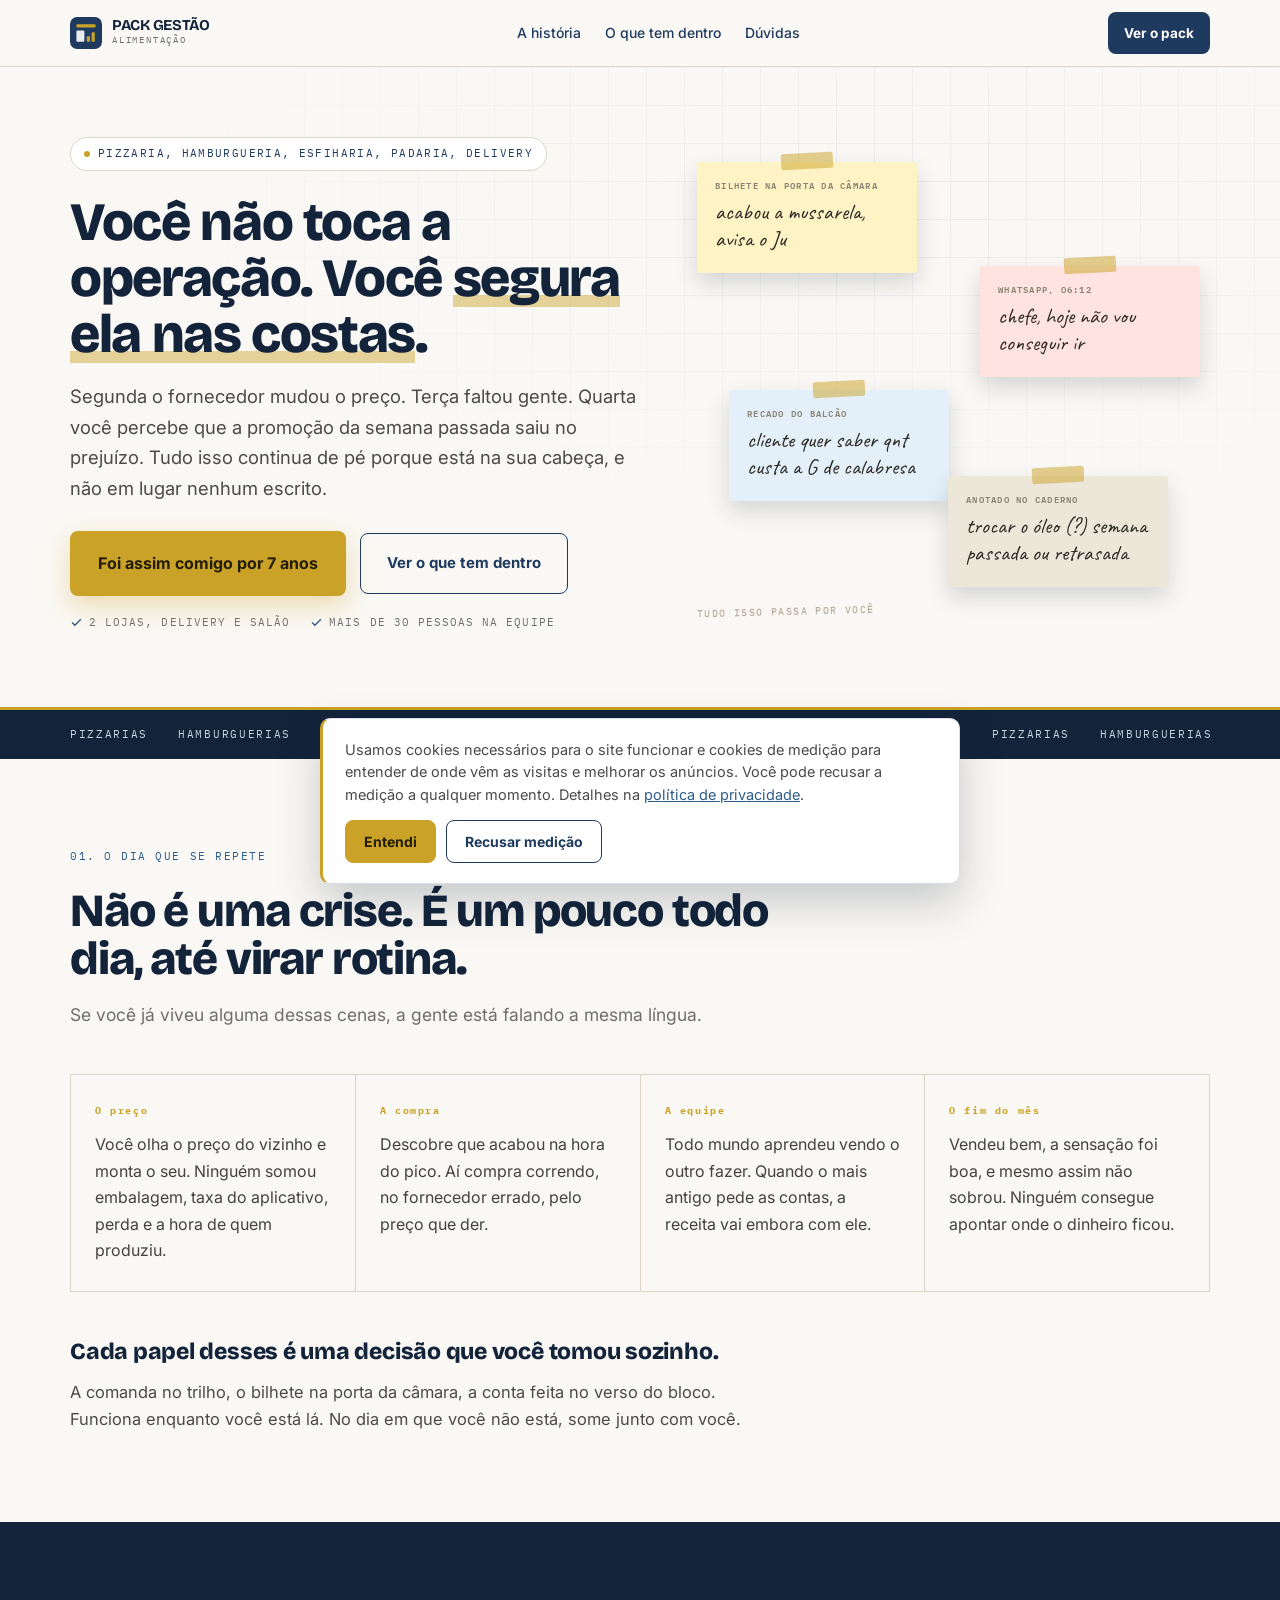
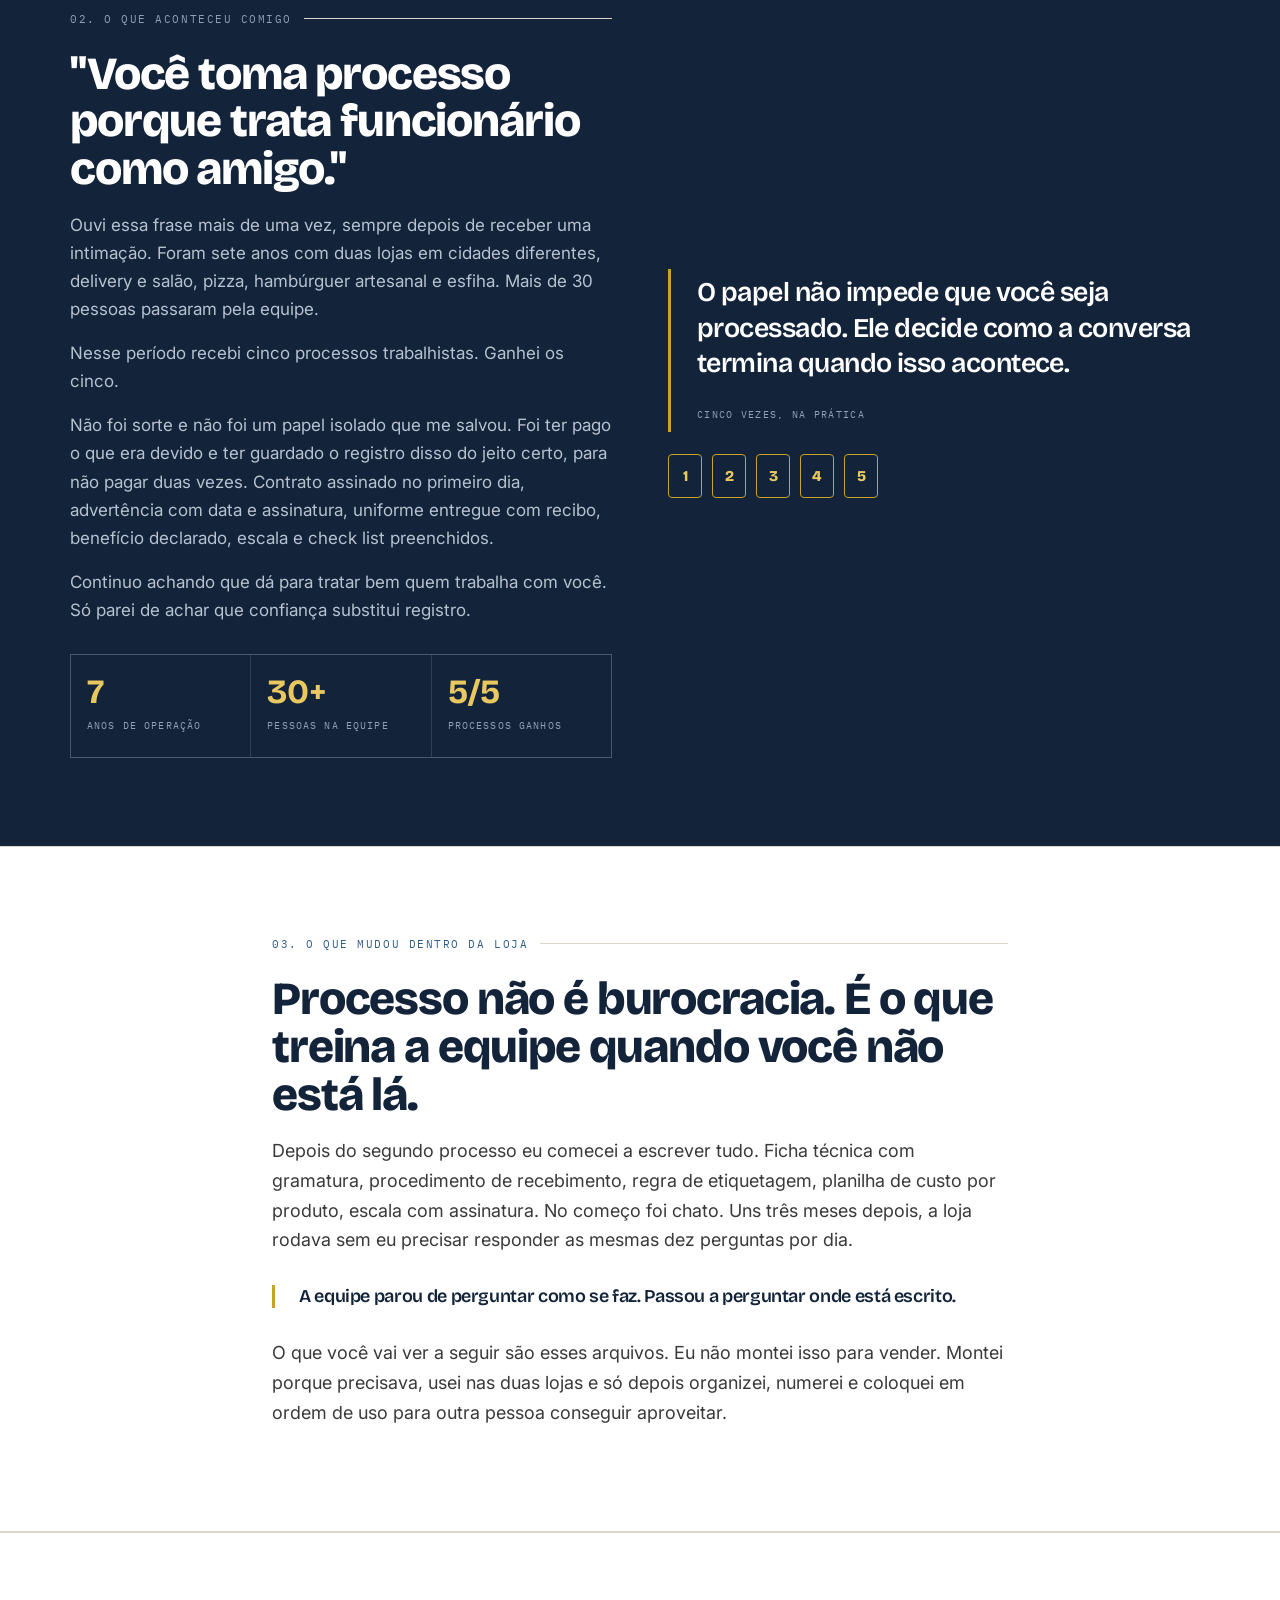
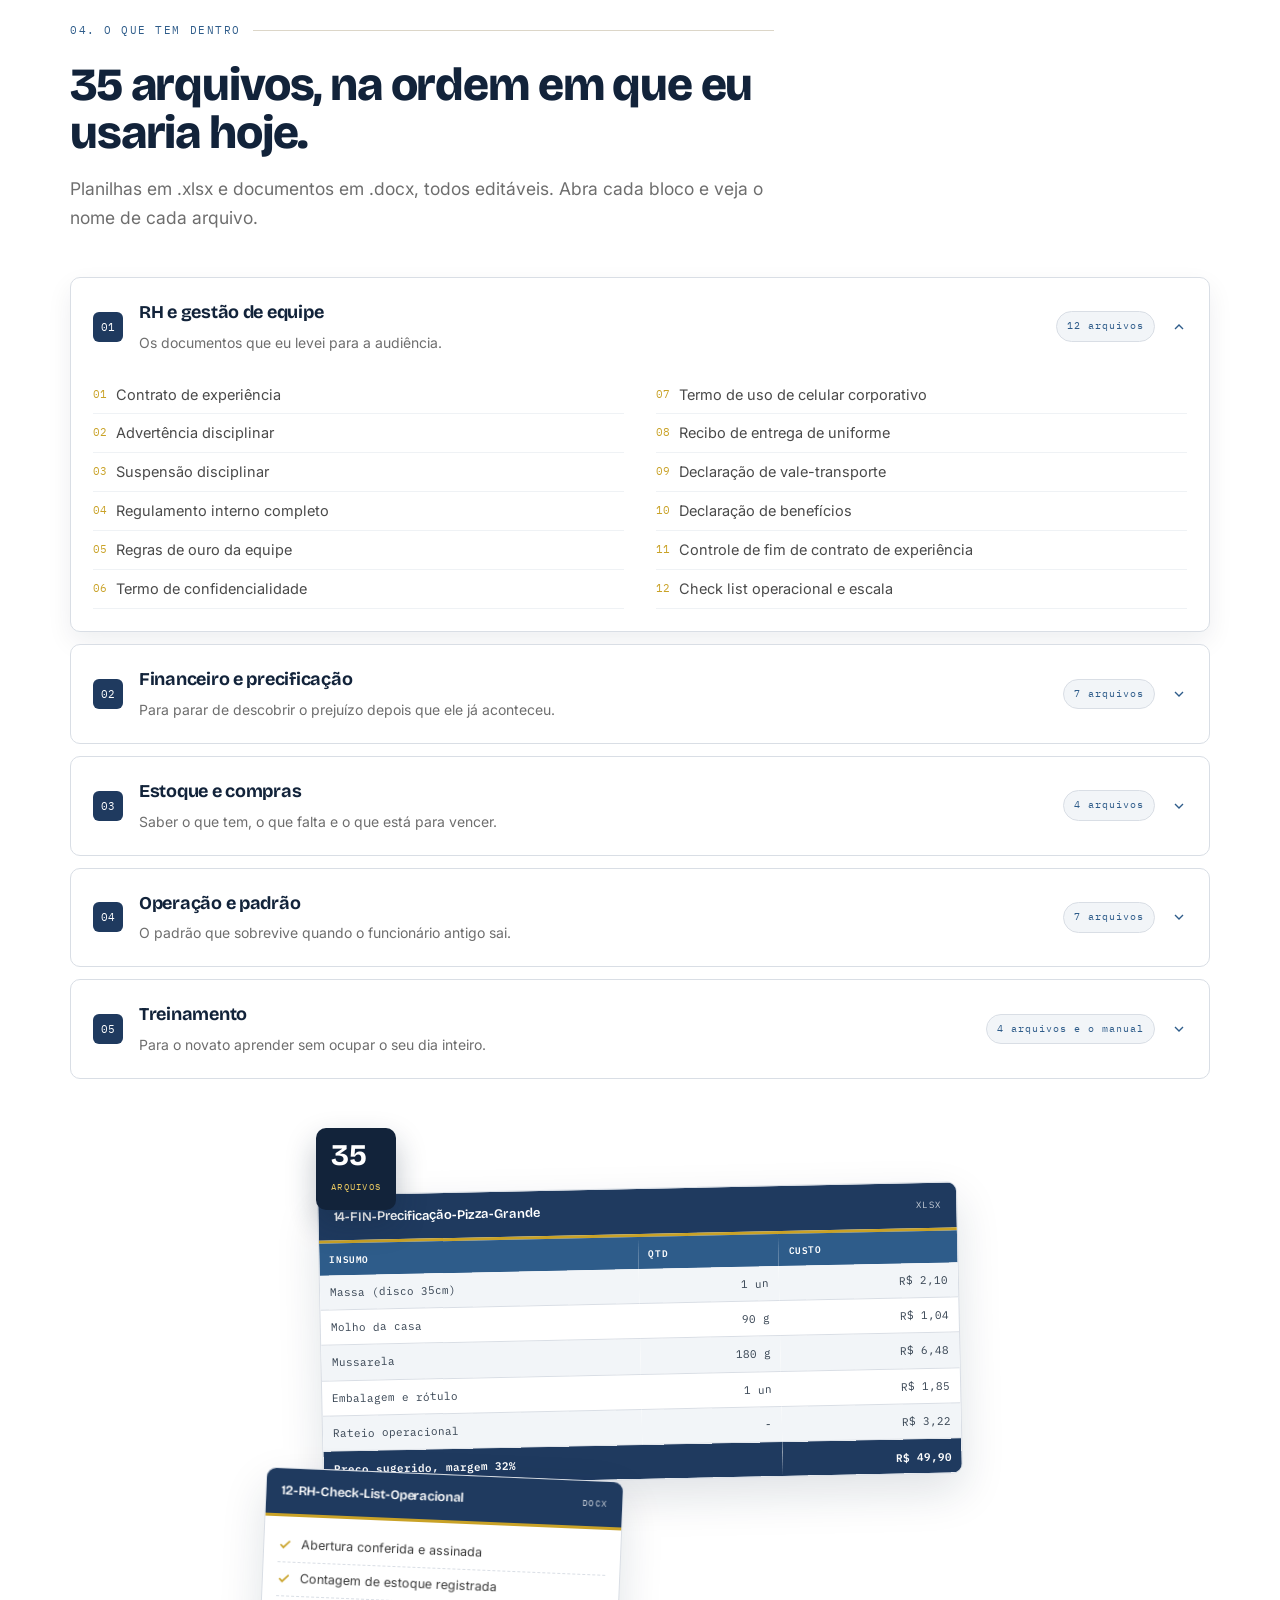
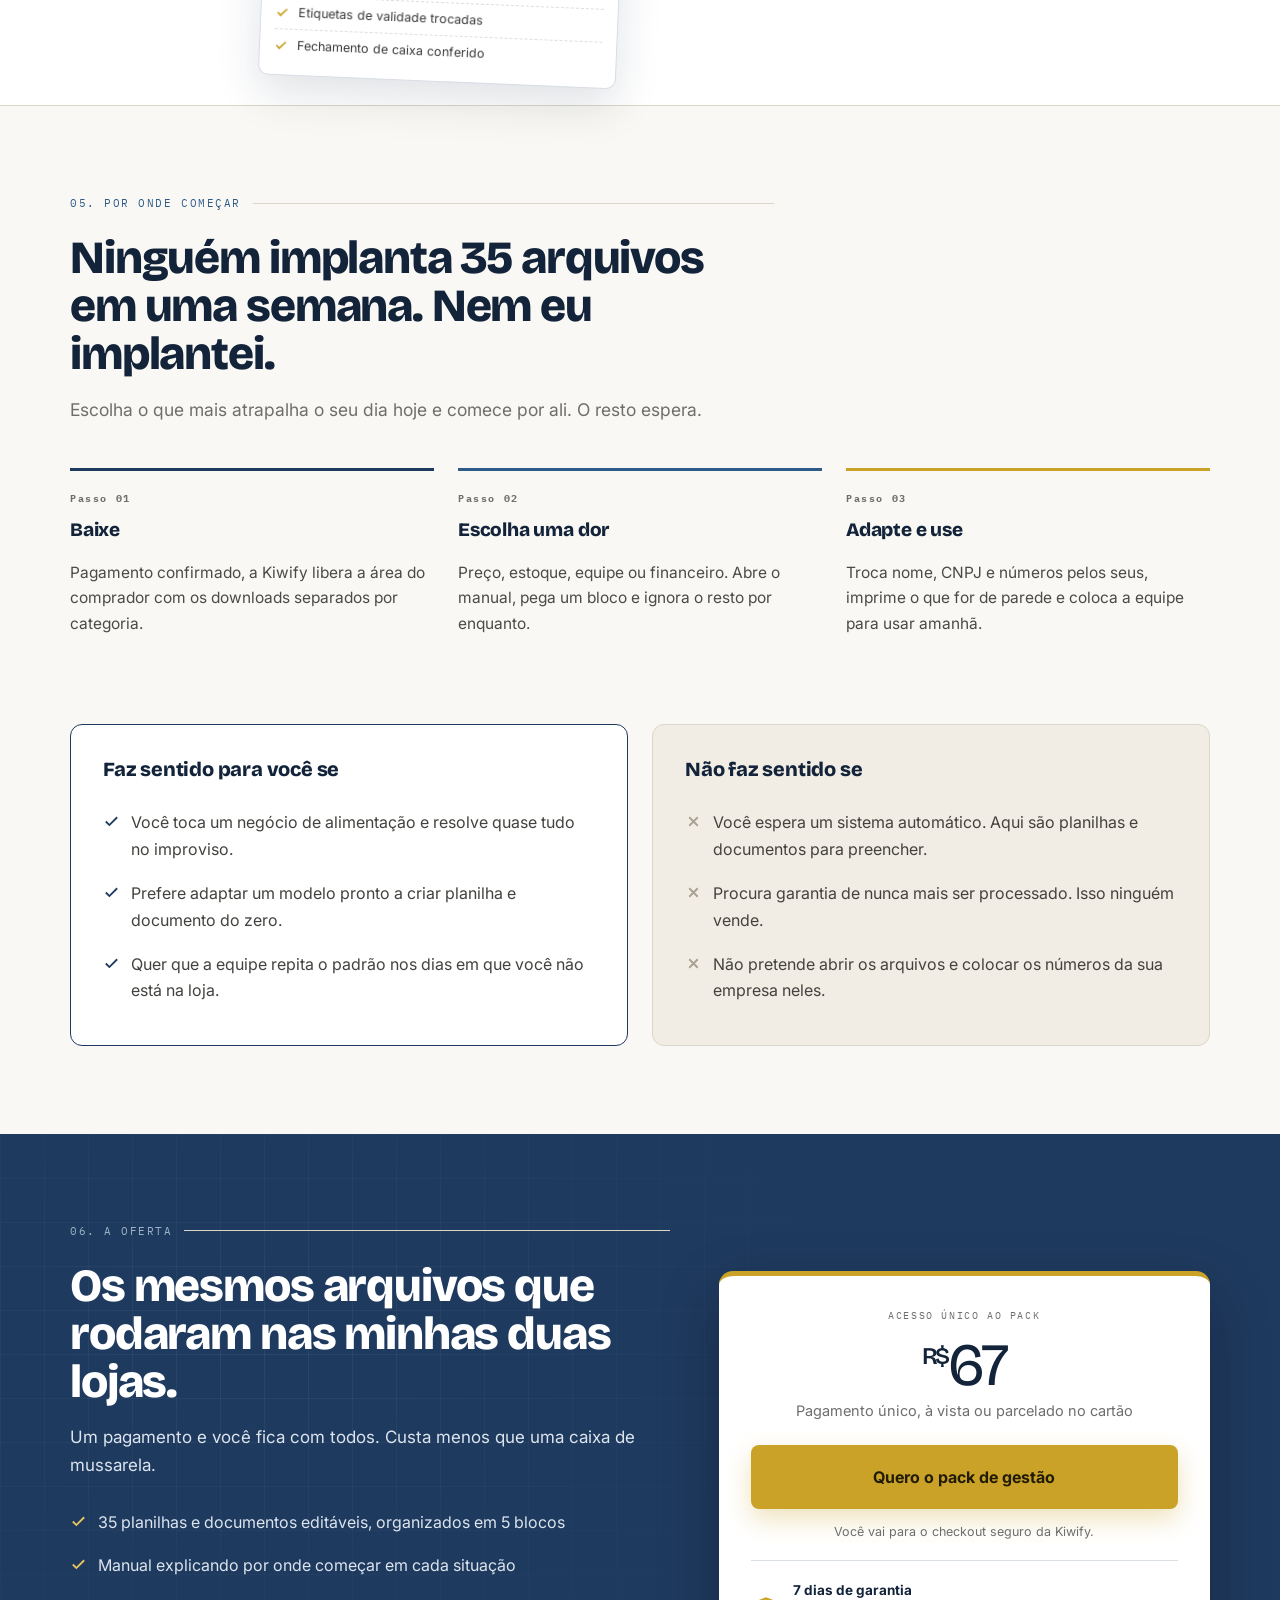
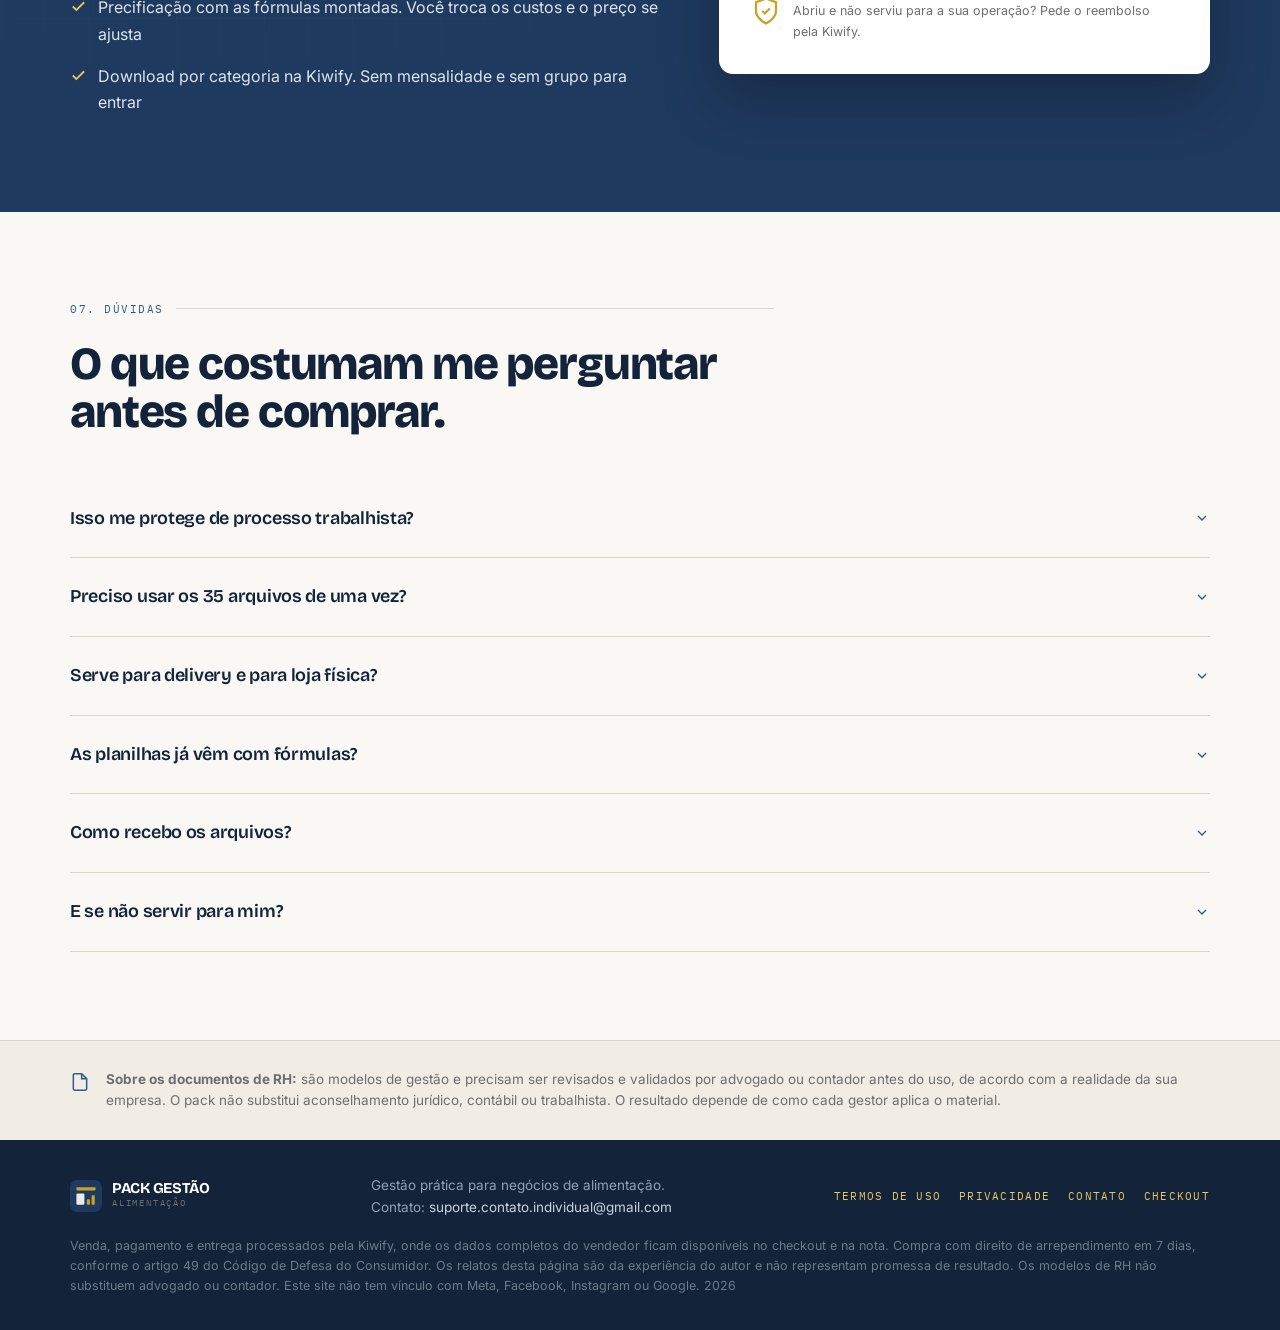
==== index.html @ d07e5b44 "Pixel Meta carrega por padrao com opt-out no banner" ====
<!doctype html>
<html lang="pt-BR">
<head>
<meta charset="utf-8">
<meta name="viewport" content="width=device-width, initial-scale=1">
<title>Pack de Gestão | 7 anos de operação, 5 processos ganhos, 35 arquivos</title>
<meta name="description" content="Sete anos tocando pizzaria, hamburgueria e delivery. Cinco processos trabalhistas, cinco ganhos. Os 35 arquivos que eu usava para segurar a operação, prontos para você adaptar.">
<meta name="theme-color" content="#1F3A5F">
<link rel="canonical" href="https://pack-gestao.vercel.app/">
<meta property="og:type" content="website">
<meta property="og:locale" content="pt_BR">
<meta property="og:url" content="https://pack-gestao.vercel.app/">
<meta property="og:title" content="Me disseram que eu tomava processo por tratar funcionário como amigo">
<meta property="og:description" content="Sete anos de operação, cinco processos, cinco ganhos. Os 35 arquivos que seguravam a rotina.">
<meta name="twitter:card" content="summary_large_image">
<link rel="icon" href="favicon.svg" type="image/svg+xml">
<link rel="preconnect" href="https://fonts.googleapis.com">
<link rel="preconnect" href="https://fonts.gstatic.com" crossorigin>
<link href="https://fonts.googleapis.com/css2?family=Bricolage+Grotesque:opsz,wght@12..96,600;12..96,800&family=Inter:wght@400;500;600;700&family=Caveat:wght@600&family=IBM+Plex+Mono:wght@500;600&display=swap" rel="stylesheet">
<link rel="stylesheet" href="style.css">
<script type="application/ld+json">
{"@context":"https://schema.org","@type":"Product","name":"Pack de Gestão para Empresas de Alimentação","description":"35 planilhas e documentos de gestão para restaurantes, pizzarias, hamburguerias, esfiharias e delivery.","brand":{"@type":"Brand","name":"Pack de Gestão"},"offers":{"@type":"Offer","price":"67.00","priceCurrency":"BRL","availability":"https://schema.org/InStock","url":"https://pay.kiwify.com.br/S0hgqLn"}}
</script>
</head>
<body>

<header>
 <div class="shell hbar">
  <a class="brand" href="#topo" aria-label="Pack de Gestão">
   <svg viewBox="0 0 40 40" fill="none" aria-hidden="true"><rect width="40" height="40" rx="9" fill="#1F3A5F"/><rect x="8" y="9" width="24" height="4" rx="1" fill="#C9A227"/><rect x="8" y="17" width="10" height="14" rx="1.5" fill="#fff" opacity=".9"/><rect x="21" y="24" width="4" height="7" rx="1" fill="#C9A227"/><rect x="27" y="19" width="4" height="12" rx="1" fill="#C9A227"/></svg>
   <span><b>PACK GESTÃO</b><span>ALIMENTAÇÃO</span></span>
  </a>
  <nav aria-label="Seções">
   <a href="#historia">A história</a>
   <a href="#conteudo">O que tem dentro</a>
   <a href="#duvidas">Dúvidas</a>
  </nav>
  <a class="btn btn-sm" href="#oferta" data-cta="header">Ver o pack</a>
 </div>
</header>

<main id="topo">

<section class="hero">
 <div class="shell">
  <div class="rv in">
   <div class="tag"><i></i> Pizzaria, hamburgueria, esfiharia, padaria, delivery</div>
   <h1>Você não toca a operação. Você <em>segura ela nas costas</em>.</h1>
   <p class="lead">Segunda o fornecedor mudou o preço. Terça faltou gente. Quarta você percebe que a promoção da semana passada saiu no prejuízo. Tudo isso continua de pé porque está na sua cabeça, e não em lugar nenhum escrito.</p>
   <div class="cta-row">
    <a class="btn btn-lg" href="#historia" data-cta="hero-historia">Foi assim comigo por 7 anos</a>
    <a class="btn btn-outline" href="#conteudo" data-cta="hero-conteudo">Ver o que tem dentro</a>
   </div>
   <div class="micro">
    <span><svg viewBox="0 0 24 24" fill="none" stroke="currentColor" stroke-width="2.5"><path d="M20 6 9 17l-5-5"/></svg> 2 lojas, delivery e salão</span>
    <span><svg viewBox="0 0 24 24" fill="none" stroke="currentColor" stroke-width="2.5"><path d="M20 6 9 17l-5-5"/></svg> Mais de 30 pessoas na equipe</span>
   </div>
  </div>

  <div class="board rv in" aria-hidden="true">
   <div class="note n1" style="--d:0.15s"><b>Bilhete na porta da câmara</b>acabou a mussarela, avisa o Ju</div>
   <div class="note n2" style="--d:0.28s"><b>WhatsApp, 06:12</b>chefe, hoje não vou conseguir ir</div>
   <div class="note n3" style="--d:0.41s"><b>Recado do balcão</b>cliente quer saber qnt custa a G de calabresa</div>
   <div class="note n4" style="--d:0.54s"><b>Anotado no caderno</b>trocar o óleo (?) semana passada ou retrasada</div>
   <span class="pin">tudo isso passa por você</span>
  </div>
 </div>
</section>

<div class="strip">
 <div class="shell">
  <div class="track" aria-hidden="true"><span>Pizzarias</span><span>Hamburguerias</span><span>Esfiharias</span><span>Padarias</span><span>Restaurantes</span><span>Delivery</span><b>Loja física e delivery</b><span>Pizzarias</span><span>Hamburguerias</span><span>Esfiharias</span><span>Padarias</span><span>Restaurantes</span><span>Delivery</span><b>Loja física e delivery</b></div>
 </div>
</div>

<section>
 <div class="shell">
  <div class="sec-head rv">
   <div class="rule mono">01. O dia que se repete</div>
   <h2>Não é uma crise. É um pouco todo dia, até virar rotina.</h2>
   <p>Se você já viveu alguma dessas cenas, a gente está falando a mesma língua.</p>
  </div>
  <div class="friction rv">
   <div><b>O preço</b><p>Você olha o preço do vizinho e monta o seu. Ninguém somou embalagem, taxa do aplicativo, perda e a hora de quem produziu.</p></div>
   <div><b>A compra</b><p>Descobre que acabou na hora do pico. Aí compra correndo, no fornecedor errado, pelo preço que der.</p></div>
   <div><b>A equipe</b><p>Todo mundo aprendeu vendo o outro fazer. Quando o mais antigo pede as contas, a receita vai embora com ele.</p></div>
   <div><b>O fim do mês</b><p>Vendeu bem, a sensação foi boa, e mesmo assim não sobrou. Ninguém consegue apontar onde o dinheiro ficou.</p></div>
  </div>
  <div class="rv" style="margin-top:46px;max-width:44rem">
   <h3 style="font-size:23px;margin-bottom:12px">Cada papel desses é uma decisão que você tomou sozinho.</h3>
   <p style="margin-bottom:0;font-size:16.5px;color:#4A4A4A">A comanda no trilho, o bilhete na porta da câmara, a conta feita no verso do bloco. Funciona enquanto você está lá. No dia em que você não está, some junto com você.</p>
  </div>
 </div>
</section>

<section class="story" id="historia">
 <div class="shell">
  <div class="rv">
   <div class="rule mono" style="color:#8FA0B4">02. O que aconteceu comigo</div>
   <h2>"Você toma processo porque trata funcionário como amigo."</h2>
   <p>Ouvi essa frase mais de uma vez, sempre depois de receber uma intimação. Foram sete anos com duas lojas em cidades diferentes, delivery e salão, pizza, hambúrguer artesanal e esfiha. Mais de 30 pessoas passaram pela equipe.</p>
   <p>Nesse período recebi cinco processos trabalhistas. Ganhei os cinco.</p>
   <p>Não foi sorte e não foi um papel isolado que me salvou. Foi ter pago o que era devido e ter guardado o registro disso do jeito certo, para não pagar duas vezes. Contrato assinado no primeiro dia, advertência com data e assinatura, uniforme entregue com recibo, benefício declarado, escala e check list preenchidos.</p>
   <p>Continuo achando que dá para tratar bem quem trabalha com você. Só parei de achar que confiança substitui registro.</p>
   <div class="metrics">
    <div><b data-n="7">7</b><span>anos de operação</span></div>
    <div><b data-n="30" data-suffix="+">30+</b><span>pessoas na equipe</span></div>
    <div><b>5/5</b><span>processos ganhos</span></div>
   </div>
  </div>
  <div class="rv">
   <div class="quote">
    <p>O papel não impede que você seja processado. Ele decide como a conversa termina quando isso acontece.</p>
    <cite>Cinco vezes, na prática</cite>
   </div>
   <div class="tally" aria-label="Cinco processos, cinco vitórias">
    <i>1</i><i>2</i><i>3</i><i>4</i><i>5</i>
   </div>
  </div>
 </div>
</section>

<section class="bridge">
 <div class="shell wrap">
  <div class="rule mono rv">03. O que mudou dentro da loja</div>
  <div class="rv">
   <h2>Processo não é burocracia. É o que treina a equipe quando você não está lá.</h2>
   <p>Depois do segundo processo eu comecei a escrever tudo. Ficha técnica com gramatura, procedimento de recebimento, regra de etiquetagem, planilha de custo por produto, escala com assinatura. No começo foi chato. Uns três meses depois, a loja rodava sem eu precisar responder as mesmas dez perguntas por dia.</p>
   <p class="pull">A equipe parou de perguntar como se faz. Passou a perguntar onde está escrito.</p>
   <p>O que você vai ver a seguir são esses arquivos. Eu não montei isso para vender. Montei porque precisava, usei nas duas lojas e só depois organizei, numerei e coloquei em ordem de uso para outra pessoa conseguir aproveitar.</p>
  </div>
 </div>
</section>

<section class="modules" id="conteudo">
 <div class="shell">
  <div class="sec-head rv">
   <div class="rule mono">04. O que tem dentro</div>
   <h2>35 arquivos, na ordem em que eu usaria hoje.</h2>
   <p>Planilhas em .xlsx e documentos em .docx, todos editáveis. Abra cada bloco e veja o nome de cada arquivo.</p>
  </div>
  <div class="rv">
  <details class="mod" open>
   <summary><span class="n">01</span><span class="t"><b>RH e gestão de equipe</b><span>Os documentos que eu levei para a audiência.</span></span><span class="c">12 arquivos</span><svg class="arrow" viewBox="0 0 24 24" fill="none" stroke="currentColor" stroke-width="2"><path d="m6 9 6 6 6-6"/></svg></summary>
   <ol>
    <li><i>01</i> Contrato de experiência</li>
    <li><i>02</i> Advertência disciplinar</li>
    <li><i>03</i> Suspensão disciplinar</li>
    <li><i>04</i> Regulamento interno completo</li>
    <li><i>05</i> Regras de ouro da equipe</li>
    <li><i>06</i> Termo de confidencialidade</li>
    <li><i>07</i> Termo de uso de celular corporativo</li>
    <li><i>08</i> Recibo de entrega de uniforme</li>
    <li><i>09</i> Declaração de vale-transporte</li>
    <li><i>10</i> Declaração de benefícios</li>
    <li><i>11</i> Controle de fim de contrato de experiência</li>
    <li><i>12</i> Check list operacional e escala</li>
   </ol>
  </details>
  <details class="mod">
   <summary><span class="n">02</span><span class="t"><b>Financeiro e precificação</b><span>Para parar de descobrir o prejuízo depois que ele já aconteceu.</span></span><span class="c">7 arquivos</span><svg class="arrow" viewBox="0 0 24 24" fill="none" stroke="currentColor" stroke-width="2"><path d="m6 9 6 6 6-6"/></svg></summary>
   <ol>
    <li><i>13</i> DRE, demonstrativo de resultado</li>
    <li><i>14</i> Precificação de pizza grande</li>
    <li><i>15</i> Precificação de pizza pequena</li>
    <li><i>16</i> Precificação de hambúrguer</li>
    <li><i>17</i> Precificação de esfiha</li>
    <li><i>18</i> Controle de entregas e motoboy</li>
    <li><i>19</i> Quantitativo de vendas por hora</li>
   </ol>
  </details>
  <details class="mod">
   <summary><span class="n">03</span><span class="t"><b>Estoque e compras</b><span>Saber o que tem, o que falta e o que está para vencer.</span></span><span class="c">4 arquivos</span><svg class="arrow" viewBox="0 0 24 24" fill="none" stroke="currentColor" stroke-width="2"><path d="m6 9 6 6 6-6"/></svg></summary>
   <ol>
    <li><i>20</i> Controle de estoque</li>
    <li><i>21</i> Planilha de compras automatizada</li>
    <li><i>22</i> Procedimento de recebimento de mercadoria</li>
    <li><i>23</i> Procedimento de etiquetagem e validade</li>
   </ol>
  </details>
  <details class="mod">
   <summary><span class="n">04</span><span class="t"><b>Operação e padrão</b><span>O padrão que sobrevive quando o funcionário antigo sai.</span></span><span class="c">7 arquivos</span><svg class="arrow" viewBox="0 0 24 24" fill="none" stroke="currentColor" stroke-width="2"><path d="m6 9 6 6 6-6"/></svg></summary>
   <ol>
    <li><i>24</i> Modo de funcionamento da cozinha</li>
    <li><i>25</i> Manual de gramatura do hambúrguer</li>
    <li><i>26</i> Ficha técnica de produtos</li>
    <li><i>27</i> Ficha técnica do molho da casa</li>
    <li><i>28</i> Comunicados operacionais</li>
    <li><i>29</i> Procedimento de limpeza e troca de óleo</li>
    <li><i>30</i> Menu de refeição da equipe</li>
   </ol>
  </details>
  <details class="mod">
   <summary><span class="n">05</span><span class="t"><b>Treinamento</b><span>Para o novato aprender sem ocupar o seu dia inteiro.</span></span><span class="c">4 arquivos e o manual</span><svg class="arrow" viewBox="0 0 24 24" fill="none" stroke="currentColor" stroke-width="2"><path d="m6 9 6 6 6-6"/></svg></summary>
   <ol>
    <li><i>31</i> Treinamento operacional de hamburgueria</li>
    <li><i>32</i> Treinamento operacional de esfiharia</li>
    <li><i>33</i> Treinamento de despache e conferência</li>
    <li><i>34</i> Treinamento de higienização de alimentos</li>
    <li><i>00</i> Manual do pack, comece aqui (PDF e DOCX)</li>
   </ol>
  </details>
  </div>

  <div class="stack rv" style="max-width:640px;margin:56px auto 0">
   <div class="badge"><b>35</b><span>arquivos</span></div>
   <div class="doc doc-a">
    <div class="doc-top"><strong>14-FIN-Precificação-Pizza-Grande</strong><span>XLSX</span></div>
    <div class="doc-rule"></div>
    <table class="sheet"><colgroup><col style="width:50%"><col style="width:22%"><col style="width:28%"></colgroup>
     <tr><th>Insumo</th><th>Qtd</th><th>Custo</th></tr>
     <tr><td>Massa (disco 35cm)</td><td class="num">1 un</td><td class="num">R$ 2,10</td></tr>
     <tr><td>Molho da casa</td><td class="num">90 g</td><td class="num">R$ 1,04</td></tr>
     <tr><td>Mussarela</td><td class="num">180 g</td><td class="num">R$ 6,48</td></tr>
     <tr><td>Embalagem e rótulo</td><td class="num">1 un</td><td class="num">R$ 1,85</td></tr>
     <tr><td>Rateio operacional</td><td class="num">-</td><td class="num">R$ 3,22</td></tr>
     <tr class="total"><td colspan="2">Preço sugerido, margem 32%</td><td class="num g">R$ 49,90</td></tr>
    </table>
   </div>
   <div class="doc doc-b">
    <div class="doc-top"><strong>12-RH-Check-List-Operacional</strong><span>DOCX</span></div>
    <div class="doc-rule"></div>
    <div class="chk"><ul>
     <li><svg viewBox="0 0 24 24" fill="none" stroke="currentColor" stroke-width="3"><path d="M20 6 9 17l-5-5"/></svg> Abertura conferida e assinada</li>
     <li><svg viewBox="0 0 24 24" fill="none" stroke="currentColor" stroke-width="3"><path d="M20 6 9 17l-5-5"/></svg> Contagem de estoque registrada</li>
     <li><svg viewBox="0 0 24 24" fill="none" stroke="currentColor" stroke-width="3"><path d="M20 6 9 17l-5-5"/></svg> Etiquetas de validade trocadas</li>
     <li><svg viewBox="0 0 24 24" fill="none" stroke="currentColor" stroke-width="3"><path d="M20 6 9 17l-5-5"/></svg> Fechamento de caixa conferido</li>
    </ul></div>
   </div>
  </div>
 </div>
</section>

<section>
 <div class="shell">
  <div class="sec-head rv">
   <div class="rule mono">05. Por onde começar</div>
   <h2>Ninguém implanta 35 arquivos em uma semana. Nem eu implantei.</h2>
   <p>Escolha o que mais atrapalha o seu dia hoje e comece por ali. O resto espera.</p>
  </div>
  <div class="steps rv">
   <article><b>Passo 01</b><h3>Baixe</h3><p>Pagamento confirmado, a Kiwify libera a área do comprador com os downloads separados por categoria.</p></article>
   <article><b>Passo 02</b><h3>Escolha uma dor</h3><p>Preço, estoque, equipe ou financeiro. Abre o manual, pega um bloco e ignora o resto por enquanto.</p></article>
   <article><b>Passo 03</b><h3>Adapte e use</h3><p>Troca nome, CNPJ e números pelos seus, imprime o que for de parede e coloca a equipe para usar amanhã.</p></article>
  </div>
 </div>
</section>

<section style="padding-top:0">
 <div class="shell fit rv">
  <div class="yes">
   <h3>Faz sentido para você se</h3>
   <ul>
    <li><svg viewBox="0 0 24 24" fill="none" stroke="currentColor" stroke-width="2.6"><path d="M20 6 9 17l-5-5"/></svg> Você toca um negócio de alimentação e resolve quase tudo no improviso.</li>
    <li><svg viewBox="0 0 24 24" fill="none" stroke="currentColor" stroke-width="2.6"><path d="M20 6 9 17l-5-5"/></svg> Prefere adaptar um modelo pronto a criar planilha e documento do zero.</li>
    <li><svg viewBox="0 0 24 24" fill="none" stroke="currentColor" stroke-width="2.6"><path d="M20 6 9 17l-5-5"/></svg> Quer que a equipe repita o padrão nos dias em que você não está na loja.</li>
   </ul>
  </div>
  <div class="no">
   <h3>Não faz sentido se</h3>
   <ul>
    <li><svg viewBox="0 0 24 24" fill="none" stroke="currentColor" stroke-width="2.6"><path d="M18 6 6 18M6 6l12 12"/></svg> Você espera um sistema automático. Aqui são planilhas e documentos para preencher.</li>
    <li><svg viewBox="0 0 24 24" fill="none" stroke="currentColor" stroke-width="2.6"><path d="M18 6 6 18M6 6l12 12"/></svg> Procura garantia de nunca mais ser processado. Isso ninguém vende.</li>
    <li><svg viewBox="0 0 24 24" fill="none" stroke="currentColor" stroke-width="2.6"><path d="M18 6 6 18M6 6l12 12"/></svg> Não pretende abrir os arquivos e colocar os números da sua empresa neles.</li>
   </ul>
  </div>
 </div>
</section>

<section class="offer" id="oferta">
 <div class="shell">
  <div class="rv">
   <div class="rule mono" style="color:#9FB3C8">06. A oferta</div>
   <h2>Os mesmos arquivos que rodaram nas minhas duas lojas.</h2>
   <p>Um pagamento e você fica com todos. Custa menos que uma caixa de mussarela.</p>
   <ul>
    <li><svg viewBox="0 0 24 24" fill="none" stroke="currentColor" stroke-width="2.6"><path d="M20 6 9 17l-5-5"/></svg> 35 planilhas e documentos editáveis, organizados em 5 blocos</li>
    <li><svg viewBox="0 0 24 24" fill="none" stroke="currentColor" stroke-width="2.6"><path d="M20 6 9 17l-5-5"/></svg> Manual explicando por onde começar em cada situação</li>
    <li><svg viewBox="0 0 24 24" fill="none" stroke="currentColor" stroke-width="2.6"><path d="M20 6 9 17l-5-5"/></svg> Precificação com as fórmulas montadas. Você troca os custos e o preço se ajusta</li>
    <li><svg viewBox="0 0 24 24" fill="none" stroke="currentColor" stroke-width="2.6"><path d="M20 6 9 17l-5-5"/></svg> Download por categoria na Kiwify. Sem mensalidade e sem grupo para entrar</li>
   </ul>
  </div>
  <aside class="card rv">
   <div class="k">Acesso único ao pack</div>
   <div class="price"><sup>R$</sup>67</div>
   <div class="sub">Pagamento único, à vista ou parcelado no cartão</div>
   <a class="btn btn-lg" href="https://pay.kiwify.com.br/S0hgqLn" target="_blank" rel="noopener" data-cta="oferta">Quero o pack de gestão</a>
   <small>Você vai para o checkout seguro da Kiwify.</small>
   <div class="guar">
    <svg viewBox="0 0 24 24" fill="none" stroke="currentColor" stroke-width="1.8"><path d="M12 22s8-4 8-10V5l-8-3-8 3v7c0 6 8 10 8 10z"/><path d="m9 12 2 2 4-4"/></svg>
    <span><b>7 dias de garantia</b><span>Abriu e não serviu para a sua operação? Pede o reembolso pela Kiwify.</span></span>
   </div>
  </aside>
 </div>
</section>

<section class="faq" id="duvidas">
 <div class="shell">
  <div class="sec-head rv">
   <div class="rule mono">07. Dúvidas</div>
   <h2>O que costumam me perguntar antes de comprar.</h2>
  </div>
  <div class="rv">
  <details><summary>Isso me protege de processo trabalhista?<svg class="arrow" viewBox="0 0 24 24" fill="none" stroke="currentColor" stroke-width="2"><path d="m6 9 6 6 6-6"/></svg></summary><p>Não existe documento que impeça alguém de abrir um processo. O que o registro faz é sustentar a sua versão quando isso acontece. No meu caso foram cinco processos e cinco vitórias, com esses documentos e com advogado acompanhando. Revise os modelos com o seu advogado antes de usar.</p></details>
  <details><summary>Preciso usar os 35 arquivos de uma vez?<svg class="arrow" viewBox="0 0 24 24" fill="none" stroke="currentColor" stroke-width="2"><path d="m6 9 6 6 6-6"/></svg></summary><p>Não. Comece pelo que mais aperta hoje. Se o problema é preço, vá para a precificação. Se é compra na correria, vá para estoque. O manual indica o caminho em cada situação.</p></details>
  <details><summary>Serve para delivery e para loja física?<svg class="arrow" viewBox="0 0 24 24" fill="none" stroke="currentColor" stroke-width="2"><path d="m6 9 6 6 6-6"/></svg></summary><p>Serve para os dois, porque nasceu nos dois. As planilhas de precificação foram feitas para pizza, hambúrguer e esfiha, e a estrutura funciona para padaria, restaurante e lanchonete com pequenos ajustes.</p></details>
  <details><summary>As planilhas já vêm com fórmulas?<svg class="arrow" viewBox="0 0 24 24" fill="none" stroke="currentColor" stroke-width="2"><path d="m6 9 6 6 6-6"/></svg></summary><p>Vêm. Precificação, DRE, estoque e compras já estão calculando. Você substitui os custos e as quantidades pelos seus e o resultado se ajusta. Abrem no Excel e no Google Sheets.</p></details>
  <details><summary>Como recebo os arquivos?<svg class="arrow" viewBox="0 0 24 24" fill="none" stroke="currentColor" stroke-width="2"><path d="m6 9 6 6 6-6"/></svg></summary><p>Assim que o pagamento é confirmado, a Kiwify libera a área do comprador com os downloads separados por categoria. Cartão libera na hora, Pix em minutos, boleto depois da compensação.</p></details>
  <details><summary>E se não servir para mim?<svg class="arrow" viewBox="0 0 24 24" fill="none" stroke="currentColor" stroke-width="2"><path d="m6 9 6 6 6-6"/></svg></summary><p>Você tem 7 dias. Pede o reembolso pela própria Kiwify e recebe o valor de volta, sem precisar justificar.</p></details>
  </div>
 </div>
</section>

<div class="legal">
 <div class="shell">
  <svg viewBox="0 0 24 24" fill="none" stroke="currentColor" stroke-width="1.8"><path d="M14 2H6a2 2 0 0 0-2 2v16a2 2 0 0 0 2 2h12a2 2 0 0 0 2-2V8z"/><path d="M14 2v6h6"/></svg>
  <p><b>Sobre os documentos de RH:</b> são modelos de gestão e precisam ser revisados e validados por advogado ou contador antes do uso, de acordo com a realidade da sua empresa. O pack não substitui aconselhamento jurídico, contábil ou trabalhista. O resultado depende de como cada gestor aplica o material.</p>
 </div>
</div>

</main>

<footer>
 <div class="shell">
  <a class="brand" href="#topo">
   <svg viewBox="0 0 40 40" fill="none" aria-hidden="true"><rect width="40" height="40" rx="9" fill="#1F3A5F"/><rect x="8" y="9" width="24" height="4" rx="1" fill="#C9A227"/><rect x="8" y="17" width="10" height="14" rx="1.5" fill="#fff" opacity=".9"/><rect x="21" y="24" width="4" height="7" rx="1" fill="#C9A227"/><rect x="27" y="19" width="4" height="12" rx="1" fill="#C9A227"/></svg>
   <span><b>PACK GESTÃO</b><span>ALIMENTAÇÃO</span></span>
  </a>
  <p>Gestão prática para negócios de alimentação.<br>Contato: <a href="mailto:suporte.contato.individual@gmail.com" style="color:#C9D4E2">suporte.contato.individual@gmail.com</a></p>
  <span class="legal-links">
   <a href="termos.html">Termos de uso</a>
   <a href="privacidade.html">Privacidade</a>
   <a href="mailto:suporte.contato.individual@gmail.com">Contato</a>
   <a href="https://pay.kiwify.com.br/S0hgqLn" target="_blank" rel="noopener" data-cta="footer">Checkout</a>
  </span>
 </div>
 <p class="fine">Venda, pagamento e entrega processados pela Kiwify, onde os dados completos do vendedor ficam disponíveis no checkout e na nota. Compra com direito de arrependimento em 7 dias, conforme o artigo 49 do Código de Defesa do Consumidor. Os relatos desta página são da experiência do autor e não representam promessa de resultado. Os modelos de RH não substituem advogado ou contador. Este site não tem vínculo com Meta, Facebook, Instagram ou Google. <span id="ano">2026</span></p>
</footer>

<div class="cc" id="cc" role="dialog" aria-live="polite" aria-label="Aviso de cookies">
 <p>Usamos cookies necessários para o site funcionar e cookies de medição para entender de onde vêm as visitas e melhorar os anúncios. Você pode recusar a medição a qualquer momento. Detalhes na <a href="privacidade.html">política de privacidade</a>.</p>
 <div class="row">
  <button class="ok" id="ccOk">Entendi</button>
  <button id="ccNo">Recusar medição</button>
 </div>
</div>

<div class="sticky">
 <a class="btn btn-lg" href="#oferta" data-cta="sticky">Ver o pack por R$67</a>
</div>

<!-- Metricool tracker -->
<img src="https://tracker.metricool.com/c3po.jpg?hash=d071a71d915bc1dda08013c7340bc18b" alt="" width="1" height="1" style="position:absolute;left:-9999px;top:-9999px" aria-hidden="true"/>

<script src="app.js" defer></script>
</body>
</html>
---- style.css ----
:root{
  --ink:#12233A; --navy:#1F3A5F; --navy-2:#2E5C8A; --gold:#C9A227; --gold-soft:#E9C860;
  --paper:#FAF8F4; --paper-2:#F1EDE4; --line:#DCD6C8; --line-cool:#D9DEE5;
  --body:#3A3A3A; --muted:#6E6E6E; --white:#fff;
  --shell:min(1140px,calc(100% - 40px));
  --display:'Bricolage Grotesque',system-ui,sans-serif;
  --sans:'Inter',system-ui,sans-serif;
  --mono:'IBM Plex Mono',ui-monospace,monospace;
}
*{box-sizing:border-box}
html{scroll-behavior:smooth;overflow-x:hidden}
body{margin:0;background:var(--paper);color:var(--body);font:400 17px/1.65 var(--sans);-webkit-font-smoothing:antialiased;overflow-x:hidden}
img{max-width:100%;display:block}
a{color:inherit;text-decoration:none}
h1,h2,h3{font-family:var(--display);color:var(--ink);letter-spacing:-.025em;line-height:1.04;margin:0 0 18px;font-weight:800}
h1{font-size:clamp(33px,4.3vw,54px)}
h2{font-size:clamp(28px,3.7vw,46px)}
h3{font-size:19px;line-height:1.25;letter-spacing:-.01em}
p{margin:0 0 16px}
.shell{width:var(--shell);margin:0 auto}
.mono{font-family:var(--mono);font-size:11px;letter-spacing:.14em;text-transform:uppercase}
.rule{display:flex;align-items:center;gap:12px;color:var(--navy-2);margin-bottom:22px}
.rule::after{content:'';height:1px;flex:1;background:var(--line)}
:focus-visible{outline:2px solid var(--gold);outline-offset:3px;border-radius:4px}

header{position:sticky;top:0;z-index:50;background:rgba(250,248,244,.88);backdrop-filter:blur(10px);border-bottom:1px solid var(--line);transition:box-shadow .3s ease}
header.scrolled{box-shadow:0 6px 22px rgba(18,35,58,.09)}
.hbar{height:66px;display:flex;align-items:center;justify-content:space-between;gap:16px;transition:height .3s ease}
header.scrolled .hbar{height:56px}
.brand{display:flex;align-items:center;gap:10px}
.brand svg{width:32px;height:32px;flex:0 0 auto}
.brand b{font-family:var(--display);font-size:15px;color:var(--ink);letter-spacing:-.02em;line-height:1;display:block}
.brand span{font-family:var(--mono);font-size:9px;letter-spacing:.2em;color:var(--muted)}
header nav{display:flex;gap:24px;font-size:14px;font-weight:500;color:var(--navy)}
header nav a:hover{color:var(--gold)}
.btn{display:inline-flex;align-items:center;justify-content:center;gap:10px;font-family:var(--sans);font-weight:700;border-radius:8px;transition:transform .14s ease,box-shadow .18s ease,background .18s ease}
.btn:active{transform:translateY(1px)}
.btn svg{transition:transform .2s ease}
.btn:hover svg{transform:translateX(3px)}
.btn-sm{padding:10px 16px;font-size:13.5px;background:var(--navy);color:#fff}
.btn-sm:hover{background:var(--ink)}
.btn-lg{padding:19px 28px;font-size:16px;background:var(--gold);color:#231C05;box-shadow:0 10px 26px rgba(201,162,39,.32)}
.btn-lg:hover{background:var(--gold-soft);box-shadow:0 14px 32px rgba(201,162,39,.42)}
.btn-outline{padding:17px 26px;font-size:15px;border:1.5px solid var(--navy);color:var(--navy)}
.btn-outline:hover{background:var(--navy);color:#fff}

.hero{position:relative;padding:70px 0 76px;overflow:hidden}
.hero::before{content:'';position:absolute;inset:0;background-image:linear-gradient(var(--line-cool) 1px,transparent 1px),linear-gradient(90deg,var(--line-cool) 1px,transparent 1px);background-size:38px 38px;opacity:.5;mask-image:radial-gradient(ellipse 80% 70% at 70% 20%,#000,transparent 75%)}
.hero .shell{position:relative;display:grid;grid-template-columns:minmax(0,1fr) minmax(0,.92fr);gap:48px;align-items:center}
.tag{display:inline-flex;align-items:center;gap:8px;padding:7px 13px;border:1px solid var(--line);background:var(--white);border-radius:999px;font-family:var(--mono);font-size:10.5px;letter-spacing:.13em;text-transform:uppercase;color:var(--navy);margin-bottom:24px}
.tag i{width:6px;height:6px;border-radius:50%;background:var(--gold);display:block}
.hero h1 em{font-style:normal;position:relative;box-decoration-break:clone;-webkit-box-decoration-break:clone;background:linear-gradient(transparent 76%,rgba(201,162,39,.45) 76%,rgba(201,162,39,.45) 94%,transparent 94%);background-repeat:no-repeat;background-size:0% 100%;animation:wipe .9s cubic-bezier(.22,.61,.36,1) .5s forwards}
.lead{font-size:18.5px;color:#4A4A4A;max-width:33em;margin-bottom:28px}
.cta-row{display:flex;flex-wrap:wrap;gap:14px;align-items:center}
.cta-row .btn-lg{position:relative;overflow:hidden}
.cta-row .btn-lg::after{content:'';position:absolute;top:0;left:-120%;width:60%;height:100%;background:linear-gradient(100deg,transparent,rgba(255,255,255,.42),transparent);transform:skewX(-18deg);transition:left .55s ease}
.cta-row .btn-lg:hover::after{left:130%}
.micro{font-family:var(--mono);font-size:10.5px;letter-spacing:.1em;color:var(--muted);text-transform:uppercase;margin-top:18px;display:flex;flex-wrap:wrap;gap:8px 20px}
.micro span{display:flex;align-items:center;gap:6px}
.micro svg{width:13px;height:13px;color:var(--navy-2)}

.stack{position:relative;padding:60px 0 130px;min-width:0;will-change:transform}
.doc{background:#fff;border:1px solid var(--line-cool);border-radius:10px;box-shadow:0 18px 44px rgba(18,35,58,.13);overflow:hidden}
.doc-top{background:var(--navy);color:#fff;padding:12px 15px;display:flex;justify-content:space-between;align-items:center;gap:10px}
.doc-top strong{font-family:var(--display);font-size:13px;font-weight:600;letter-spacing:-.01em}
.doc-top span{font-family:var(--mono);font-size:9px;letter-spacing:.16em;opacity:.75}
.doc-rule{height:3px;background:var(--gold)}
table.sheet{width:100%;table-layout:fixed;border-collapse:collapse;font-family:var(--mono);font-size:11px;color:#33404F}
table.sheet th{background:var(--navy-2);color:#fff;font-weight:600;text-align:left;padding:8px 10px;letter-spacing:.06em;font-size:9.5px;text-transform:uppercase}
table.sheet td{padding:8px 10px;overflow:hidden;text-overflow:ellipsis;white-space:nowrap;border-bottom:1px solid var(--line-cool)}
table.sheet tr:nth-child(even) td{background:#F2F5F8}
table.sheet td.num{text-align:right}
table.sheet tr.total td{background:#1F3A5F;color:#fff;font-weight:600;border:0}
table.sheet tr.total td .g{color:var(--gold-soft)}
.doc-a{transform:rotate(-1.2deg);position:relative;z-index:1}
.doc-b{position:absolute;left:-9%;bottom:-72px;width:56%;transform:rotate(2.4deg);z-index:2}
.doc-b .chk{padding:12px 14px;font-size:12.5px}
.doc-b .chk ul{margin:0;padding:0}
.doc-b .chk li{list-style:none;display:flex;gap:9px;align-items:flex-start;padding:6px 0;border-bottom:1px dashed var(--line-cool);color:#3A3A3A}
.doc-b .chk li:last-child{border:0}
.doc-b .chk svg{width:14px;height:14px;flex:0 0 auto;margin-top:3px;color:var(--gold)}
.badge{position:absolute;left:-4px;top:0;z-index:3;background:var(--ink);color:#fff;border-radius:10px;padding:12px 15px;box-shadow:0 14px 30px rgba(18,35,58,.28)}
.badge b{font-family:var(--display);font-size:30px;line-height:1;display:block}
.badge span{font-family:var(--mono);font-size:9px;letter-spacing:.14em;text-transform:uppercase;color:var(--gold-soft)}

.strip{background:var(--ink);color:#C9D4E2;border-top:3px solid var(--gold)}
.strip .shell{display:flex;padding:16px 0;font-family:var(--mono);font-size:10.5px;letter-spacing:.16em;text-transform:uppercase;position:relative;overflow:hidden;flex-wrap:nowrap;justify-content:flex-start;gap:0}
.strip b{color:#fff;font-weight:600}
.strip .track{display:flex;align-items:center;white-space:nowrap;animation:marquee 38s linear infinite;flex:0 0 auto}
.strip .track span,.strip .track b{padding-right:30px}
.strip:hover .track{animation-play-state:paused}

section{padding:88px 0}
.sec-head{max-width:44rem;margin-bottom:44px}
.sec-head p{color:var(--muted);font-size:17.5px;margin:0}

.friction{display:grid;grid-template-columns:repeat(auto-fit,minmax(250px,1fr));gap:1px;background:var(--line);border:1px solid var(--line)}
.friction div{background:var(--paper);padding:28px 24px;transition:background .3s ease,transform .3s ease}
.friction div:hover{background:#fff;transform:translateY(-3px)}
.friction b{font-family:var(--mono);font-size:10px;letter-spacing:.16em;color:var(--gold);display:block;margin-bottom:12px}
.friction p{margin:0;font-size:16px;color:#43423E}

.modules{background:var(--white);border-top:1px solid var(--line);border-bottom:1px solid var(--line)}
.mod{border:1px solid var(--line-cool);border-radius:10px;margin-bottom:12px;background:#fff;overflow:hidden;transition:border-color .25s ease,box-shadow .25s ease}
.mod:hover{border-color:#BFCBD8}
.mod[open]{box-shadow:0 10px 26px rgba(18,35,58,.07)}
.mod summary{list-style:none;cursor:pointer;padding:20px 22px;display:flex;align-items:center;gap:16px}
.mod summary::-webkit-details-marker{display:none}
.mod .n{font-family:var(--mono);font-size:11px;color:#fff;background:var(--navy);width:30px;height:30px;border-radius:6px;display:grid;place-items:center;flex:0 0 auto}
.mod .t{flex:1}
.mod .t b{display:block;font-family:var(--display);font-size:18px;color:var(--ink);letter-spacing:-.015em}
.mod .t span{font-size:14px;color:var(--muted)}
.mod .c{font-family:var(--mono);font-size:10px;letter-spacing:.1em;color:var(--navy-2);background:#F2F5F8;border:1px solid var(--line-cool);padding:6px 10px;border-radius:999px;white-space:nowrap}
.mod .arrow{width:16px;height:16px;color:var(--navy-2);transition:transform .2s ease;flex:0 0 auto}
.mod[open] .arrow{transform:rotate(180deg)}
.mod ol{margin:0;padding:0 22px 22px 22px;list-style:none;columns:2;column-gap:32px}
.mod[open] ol{animation:fadeUp .4s ease}
.mod ol li{font-size:14.5px;color:#4A4A4A;padding:7px 0;border-bottom:1px solid #EFF2F5;break-inside:avoid;display:flex;gap:9px}
.mod ol li i{font-family:var(--mono);font-style:normal;font-size:11px;color:var(--gold);padding-top:2px}

.story{background:var(--ink);color:#D7DEE7}
.story h2{color:#fff}
.story .shell{display:grid;grid-template-columns:minmax(0,1fr) minmax(0,1fr);gap:56px;align-items:center}
.story p{color:#B7C2D0;font-size:17px}
.metrics{display:grid;grid-template-columns:repeat(3,1fr);gap:1px;background:rgba(255,255,255,.13);border:1px solid rgba(255,255,255,.13);margin-top:30px}
.metrics div{background:var(--ink);padding:20px 16px}
.metrics b{font-family:var(--display);font-size:34px;color:var(--gold-soft);display:block;line-height:1}
.metrics span{font-family:var(--mono);font-size:9.5px;letter-spacing:.12em;text-transform:uppercase;color:#8FA0B4}
.quote{border-left:3px solid var(--gold);padding:6px 0 6px 26px}
.quote p{font-family:var(--display);font-weight:600;font-size:clamp(20px,2.2vw,27px);line-height:1.32;color:#fff;letter-spacing:-.02em}
.quote cite{font-family:var(--mono);font-size:10px;letter-spacing:.13em;text-transform:uppercase;color:#8FA0B4;font-style:normal}
.tally{display:flex;gap:10px;margin:22px 0 0}
.tally i{width:34px;height:44px;border:1.5px solid var(--gold);border-radius:4px;display:grid;place-items:center;font-family:var(--display);font-weight:800;font-size:15px;color:var(--gold-soft);font-style:normal;opacity:0;animation:drawIn .4s cubic-bezier(.22,.61,.36,1) forwards;animation-delay:var(--d,0s)}
.tally.hold i{animation:none;opacity:1}

.bridge{background:var(--white);border-top:1px solid var(--line);border-bottom:1px solid var(--line)}
.bridge .wrap{max-width:46rem}
.bridge p{font-size:18px}
.pull{font-family:var(--display);font-weight:600;font-size:clamp(21px,2.4vw,30px);line-height:1.28;letter-spacing:-.02em;color:var(--ink);border-left:3px solid var(--gold);padding-left:24px;margin:30px 0}

.steps{display:grid;grid-template-columns:repeat(3,1fr);gap:24px}
.steps article{border-top:3px solid var(--navy);padding-top:20px}
.steps article:nth-child(2){border-color:var(--navy-2)}
.steps article:nth-child(3){border-color:var(--gold)}
.steps b{font-family:var(--mono);font-size:10px;letter-spacing:.16em;color:var(--muted);display:block;margin-bottom:10px}
.steps p{font-size:15.5px;color:#4A4A4A;margin:0}

.fit{display:grid;grid-template-columns:1fr 1fr;gap:24px}
.fit div{padding:32px;border-radius:12px;border:1px solid var(--line)}
.fit .yes{background:var(--white);border-color:var(--navy)}
.fit .no{background:var(--paper-2)}
.fit ul{margin:0;padding:0;list-style:none}
.fit li{display:flex;gap:11px;padding:9px 0;font-size:16px;color:#43423E;align-items:flex-start}
.fit svg{width:17px;height:17px;flex:0 0 auto;margin-top:4px}
.fit .yes svg{color:var(--navy)}
.fit .no svg{color:#A8A192}
.fit h3{font-size:20px}

.offer{background:var(--navy);color:#DCE5EE;position:relative;overflow:hidden}
.offer::before{content:'';position:absolute;inset:0;background-image:linear-gradient(rgba(255,255,255,.06) 1px,transparent 1px),linear-gradient(90deg,rgba(255,255,255,.06) 1px,transparent 1px);background-size:44px 44px;mask-image:radial-gradient(ellipse 70% 80% at 20% 30%,#000,transparent 70%)}
.offer .shell{position:relative;display:grid;grid-template-columns:minmax(0,1.1fr) minmax(0,.9fr);gap:48px;align-items:center}
.offer h2{color:#fff}
.offer ul{margin:22px 0 0;padding:0;list-style:none}
.offer li{display:flex;gap:11px;padding:8px 0;font-size:16px;align-items:flex-start}
.offer li svg{width:17px;height:17px;color:var(--gold-soft);flex:0 0 auto;margin-top:4px}
.card{background:var(--white);border-radius:14px;padding:32px;text-align:center;box-shadow:0 24px 60px rgba(0,0,0,.28);border-top:5px solid var(--gold)}
.card .k{font-family:var(--mono);font-size:10px;letter-spacing:.16em;text-transform:uppercase;color:var(--muted)}
.card .price{font-family:var(--display);font-size:60px;color:var(--ink);line-height:1;margin:10px 0 4px;letter-spacing:-.04em}
.card .price sup{font-size:24px;top:-.7em;font-weight:600}
.card .sub{font-size:14.5px;color:var(--muted);margin-bottom:22px}
.card .btn-lg{width:100%}
.card small{display:block;margin-top:14px;font-size:12.5px;color:var(--muted);line-height:1.5}
.guar{display:flex;gap:12px;align-items:center;justify-content:center;margin-top:18px;padding-top:18px;border-top:1px solid var(--line-cool);text-align:left}
.guar svg{width:30px;height:30px;color:var(--gold);flex:0 0 auto}
.guar b{display:block;font-size:13.5px;color:var(--ink)}
.guar span{font-size:12.5px;color:var(--muted)}

.faq details{border-bottom:1px solid var(--line);padding:4px 0}
.faq summary{list-style:none;cursor:pointer;padding:20px 0;display:flex;gap:16px;align-items:center;font-family:var(--display);font-weight:600;font-size:18px;color:var(--ink);letter-spacing:-.015em}
.faq summary::-webkit-details-marker{display:none}
.faq summary .arrow{width:16px;height:16px;margin-left:auto;color:var(--navy-2);transition:transform .2s ease;flex:0 0 auto}
.faq details[open] summary .arrow{transform:rotate(180deg)}
.faq details[open] p{animation:fadeUp .4s ease}
.faq p{max-width:52rem;color:#4A4A4A;font-size:16px;padding-bottom:18px;margin:0}

.legal{background:var(--paper-2);border-top:1px solid var(--line)}
.legal .shell{display:flex;gap:16px;padding:28px 0;align-items:flex-start}
.legal svg{width:20px;height:20px;color:var(--navy-2);flex:0 0 auto;margin-top:3px}
.legal p{margin:0;font-size:13.5px;color:var(--muted);line-height:1.6}
footer{background:var(--ink);color:#93A2B4;padding:34px 0}
footer .shell{display:flex;flex-wrap:wrap;gap:18px;align-items:center;justify-content:space-between}
footer .brand b{color:#fff}
footer p{margin:0;font-size:13.5px}
.legal-links{display:flex;flex-wrap:wrap;gap:8px 18px}
.legal-links a{font-family:var(--mono);font-size:10.5px;letter-spacing:.12em;text-transform:uppercase;color:var(--gold-soft)}
.fine{width:var(--shell);margin:18px auto 0;font-size:12.5px;line-height:1.6;color:#6D7B8B}

.cc{position:fixed;left:16px;right:16px;bottom:16px;z-index:80;max-width:640px;margin:0 auto;background:#fff;border:1px solid var(--line-cool);border-left:3px solid var(--gold);border-radius:10px;box-shadow:0 18px 44px rgba(18,35,58,.22);padding:20px 22px;display:none}
.cc.show{display:block}
.cc p{font-size:14.5px;color:#4A4A4A;margin:0 0 14px;line-height:1.55}
.cc p a{color:var(--navy-2);text-decoration:underline}
.cc .row{display:flex;flex-wrap:wrap;gap:10px}
.cc button{font-family:var(--sans);font-weight:700;font-size:14px;padding:12px 18px;border-radius:8px;cursor:pointer;border:1.5px solid var(--navy);background:#fff;color:var(--navy)}
.cc button.ok{background:var(--gold);border-color:var(--gold);color:#231C05}

.sticky{position:fixed;left:0;right:0;bottom:0;z-index:60;display:none;opacity:0;transform:translateY(100%);transition:opacity .25s ease,transform .25s ease;pointer-events:none;padding:10px 16px calc(10px + env(safe-area-inset-bottom));background:rgba(250,248,244,.94);backdrop-filter:blur(10px);border-top:1px solid var(--line)}
.sticky .btn-lg{width:100%;padding:16px}

@keyframes fadeUp{from{opacity:0;transform:translateY(18px)}to{opacity:1;transform:none}}
@keyframes noteIn{from{opacity:0;transform:translateY(-14px) scale(.96)}to{opacity:1}}
@keyframes wipe{from{background-size:0% 100%}to{background-size:100% 100%}}
@keyframes ruleGrow{from{transform:scaleX(0)}to{transform:scaleX(1)}}
@keyframes marquee{from{transform:translateX(0)}to{transform:translateX(-50%)}}
@keyframes drawIn{from{opacity:0;transform:translateY(6px) scale(.9)}to{opacity:1;transform:none}}
.rv{opacity:0;transform:translateY(18px);transition:opacity .7s cubic-bezier(.22,.61,.36,1),transform .7s cubic-bezier(.22,.61,.36,1);transition-delay:var(--d,0s)}
.rv.in{opacity:1;transform:none}
.rule::after{transform-origin:left;transform:scaleX(0)}
.rule.in::after{animation:ruleGrow .8s cubic-bezier(.22,.61,.36,1) forwards}

.board{position:relative;min-height:460px;min-width:0;will-change:transform}
.note{position:absolute;width:220px;padding:18px 18px 20px;border-radius:3px;box-shadow:0 10px 22px rgba(18,35,58,.16);font-family:'Caveat',cursive;font-size:22px;line-height:1.22;color:#2C2A24;opacity:0;animation:noteIn .7s cubic-bezier(.22,.61,.36,1) forwards;animation-delay:var(--d,0s);transition:box-shadow .35s ease;will-change:transform}
.note:hover{box-shadow:0 16px 32px rgba(18,35,58,.2)}
.note::before{content:'';position:absolute;left:50%;top:-9px;width:52px;height:16px;transform:translateX(-50%) rotate(-3deg);background:rgba(201,162,39,.5);border-radius:2px}
.note b{display:block;font-family:var(--mono);font-size:9px;letter-spacing:.14em;text-transform:uppercase;color:#8A8272;margin-bottom:8px;font-weight:600}
.n1{background:#FDF3C4;top:8px;left:2%;transform:rotate(-4deg)}
.n2{background:#FFE3E0;top:112px;right:2%;transform:rotate(3.2deg)}
.n3{background:#E3F0FA;top:236px;left:8%;transform:rotate(2deg)}
.n4{background:#EDE7DA;top:322px;right:8%;transform:rotate(-2.6deg)}
.board .pin{position:absolute;left:2%;bottom:-6px;font-family:var(--mono);font-size:10px;letter-spacing:.14em;color:#A79E8C;text-transform:uppercase;transform:rotate(-1.5deg)}

@media (prefers-reduced-motion:reduce){
  .rv,.note,.tally i,.mod[open] ol,.faq details[open] p{animation:none!important;opacity:1!important;transform:none!important;transition:none!important}
  .hero h1 em{animation:none;background-size:100% 100%}
  .strip .track{animation:none}
  .rule::after{transform:none}
  .rule.in::after{animation:none}
  html{scroll-behavior:auto}
}

@media (max-width:900px){
  .hbar{height:58px}
  .btn-sm{padding:10px 14px;font-size:13px}
  .brand svg{width:28px;height:28px}
  .brand b{font-size:13.5px}
  table.sheet td{white-space:normal}
  table.sheet{font-size:10.5px}
  table.sheet td,table.sheet th{padding:7px 8px}
  .doc-top strong{font-size:11.5px}
  .stack{padding:52px 0 0}
  body{font-size:16px;padding-bottom:74px}
  section{padding:60px 0}
  .hero{padding:44px 0 56px}
  .hero .shell,.story .shell,.offer .shell{grid-template-columns:minmax(0,1fr);gap:44px}
  .steps,.fit{grid-template-columns:1fr}
  header nav{display:none}
  .mod ol{columns:1}
  .doc-b{position:relative;left:auto;bottom:auto;width:100%;margin:14px 0 0;transform:none}
  .badge{left:0;right:auto;top:0;padding:9px 12px}
  .badge b{font-size:24px}
  .sticky{display:block}
  .sticky.on{opacity:1;transform:none;pointer-events:auto}
  .cc{bottom:78px}
  footer .shell{flex-direction:column;align-items:flex-start}
  .legal .shell{padding:22px 0}
  .board{min-height:0;display:flex;flex-direction:column;gap:16px;align-items:center;padding-top:10px}
  .note{position:static;width:min(280px,88%);transform:none!important}
  .note:nth-child(odd){align-self:flex-start;margin-left:4%}
  .note:nth-child(even){align-self:flex-end;margin-right:4%}
  .board .pin{display:none}
  .pull{padding-left:18px;margin:24px 0}
}
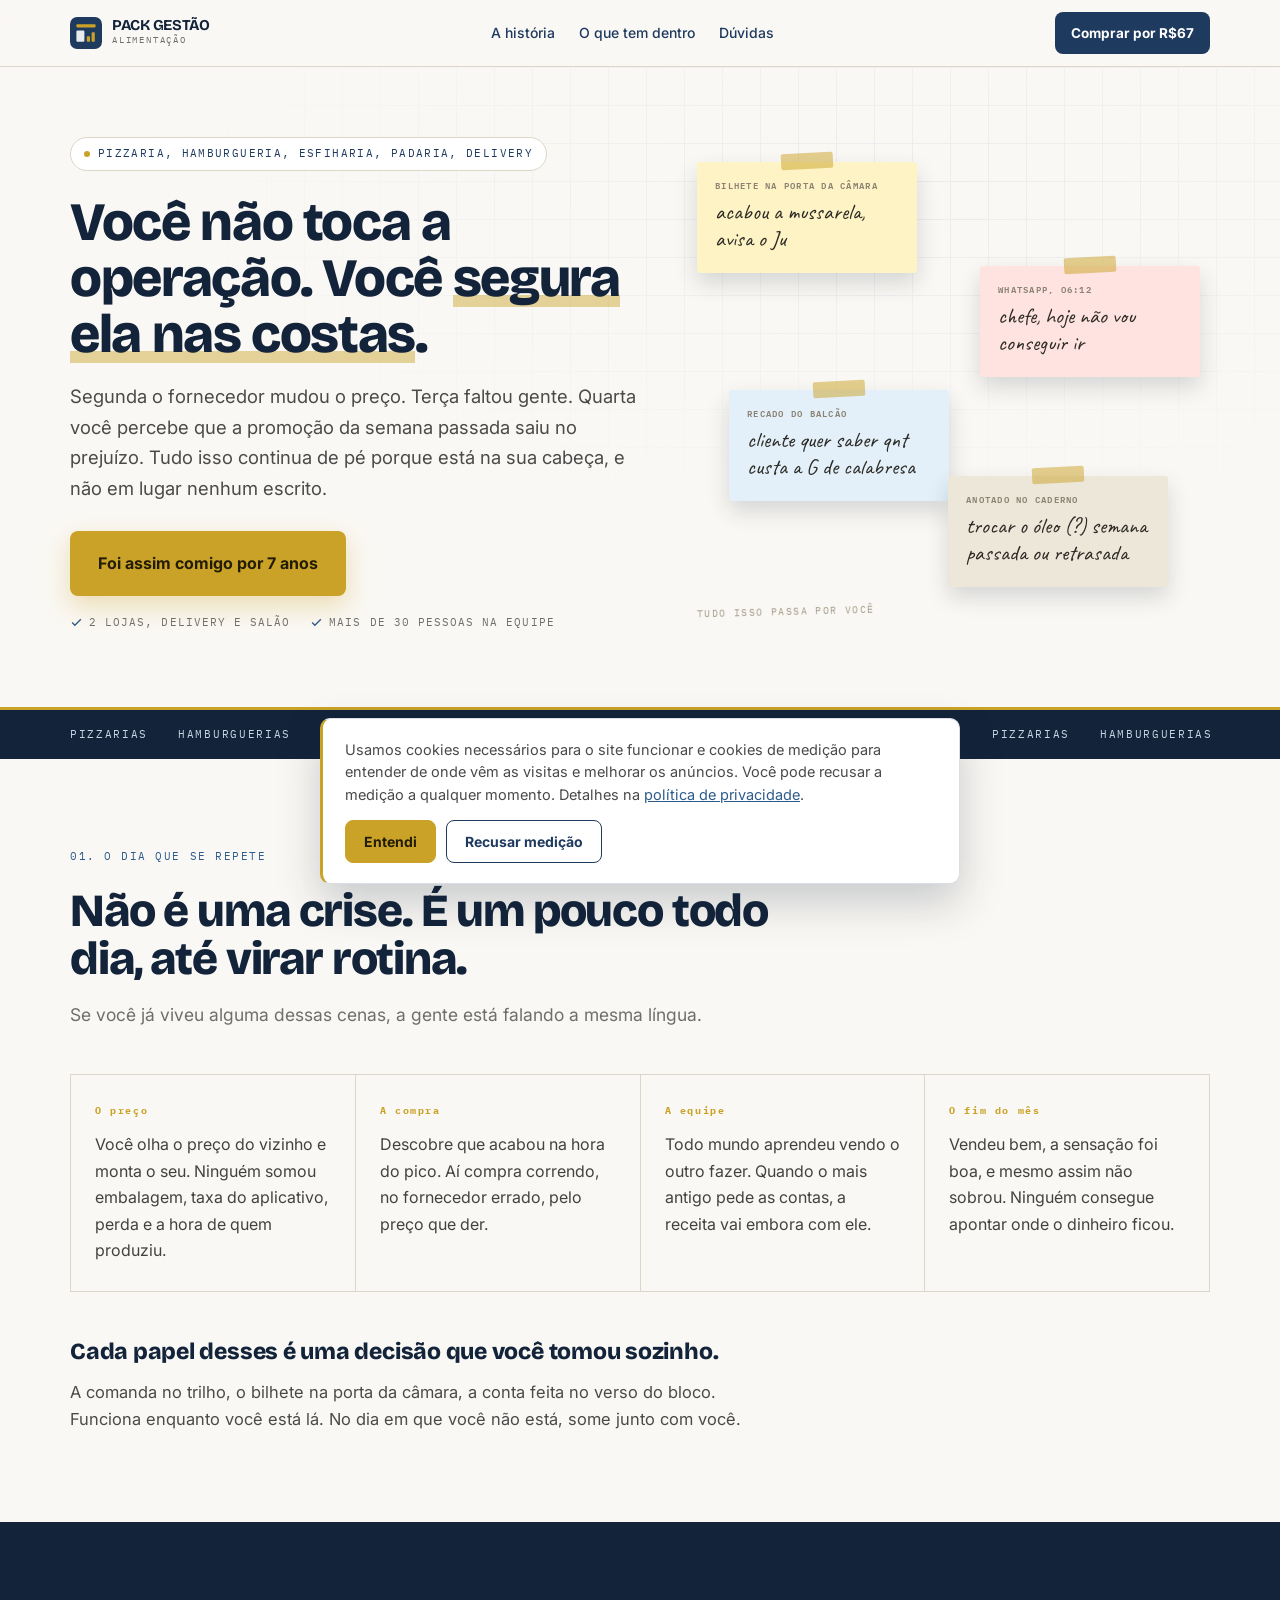
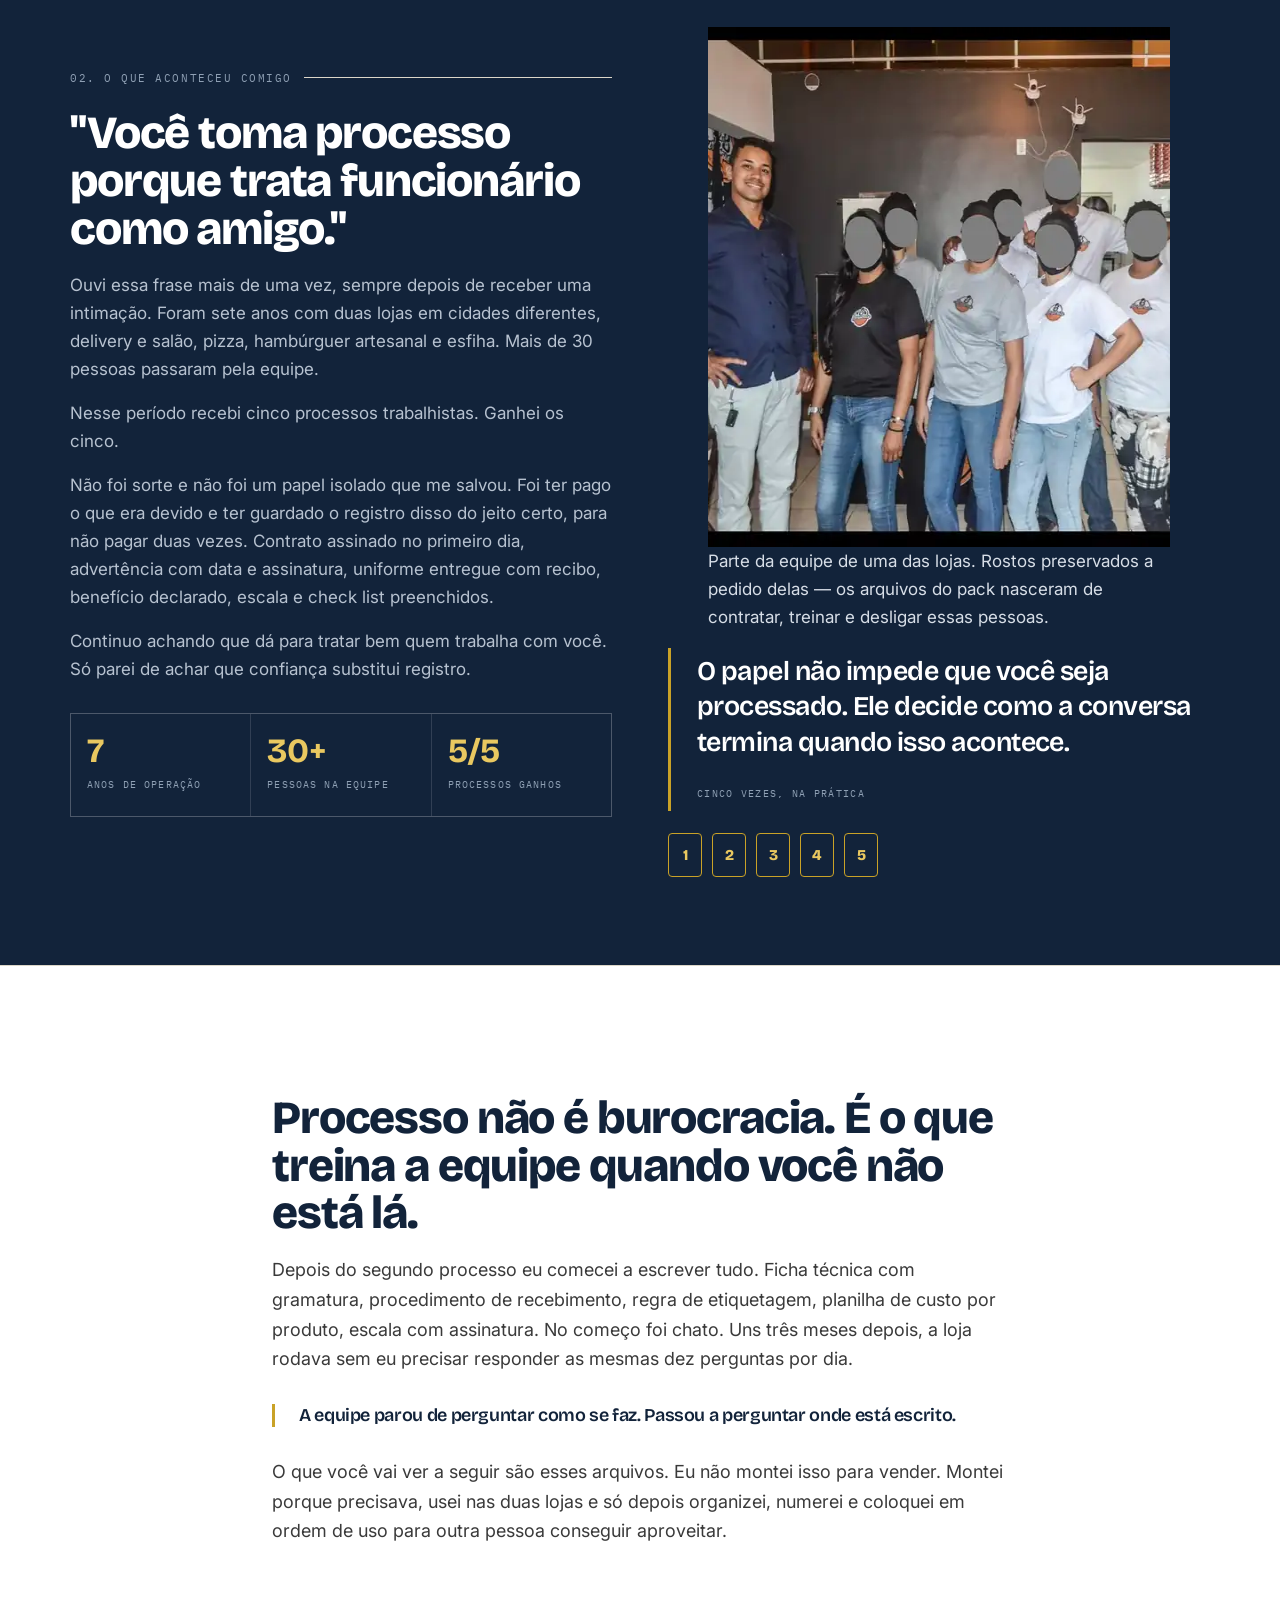
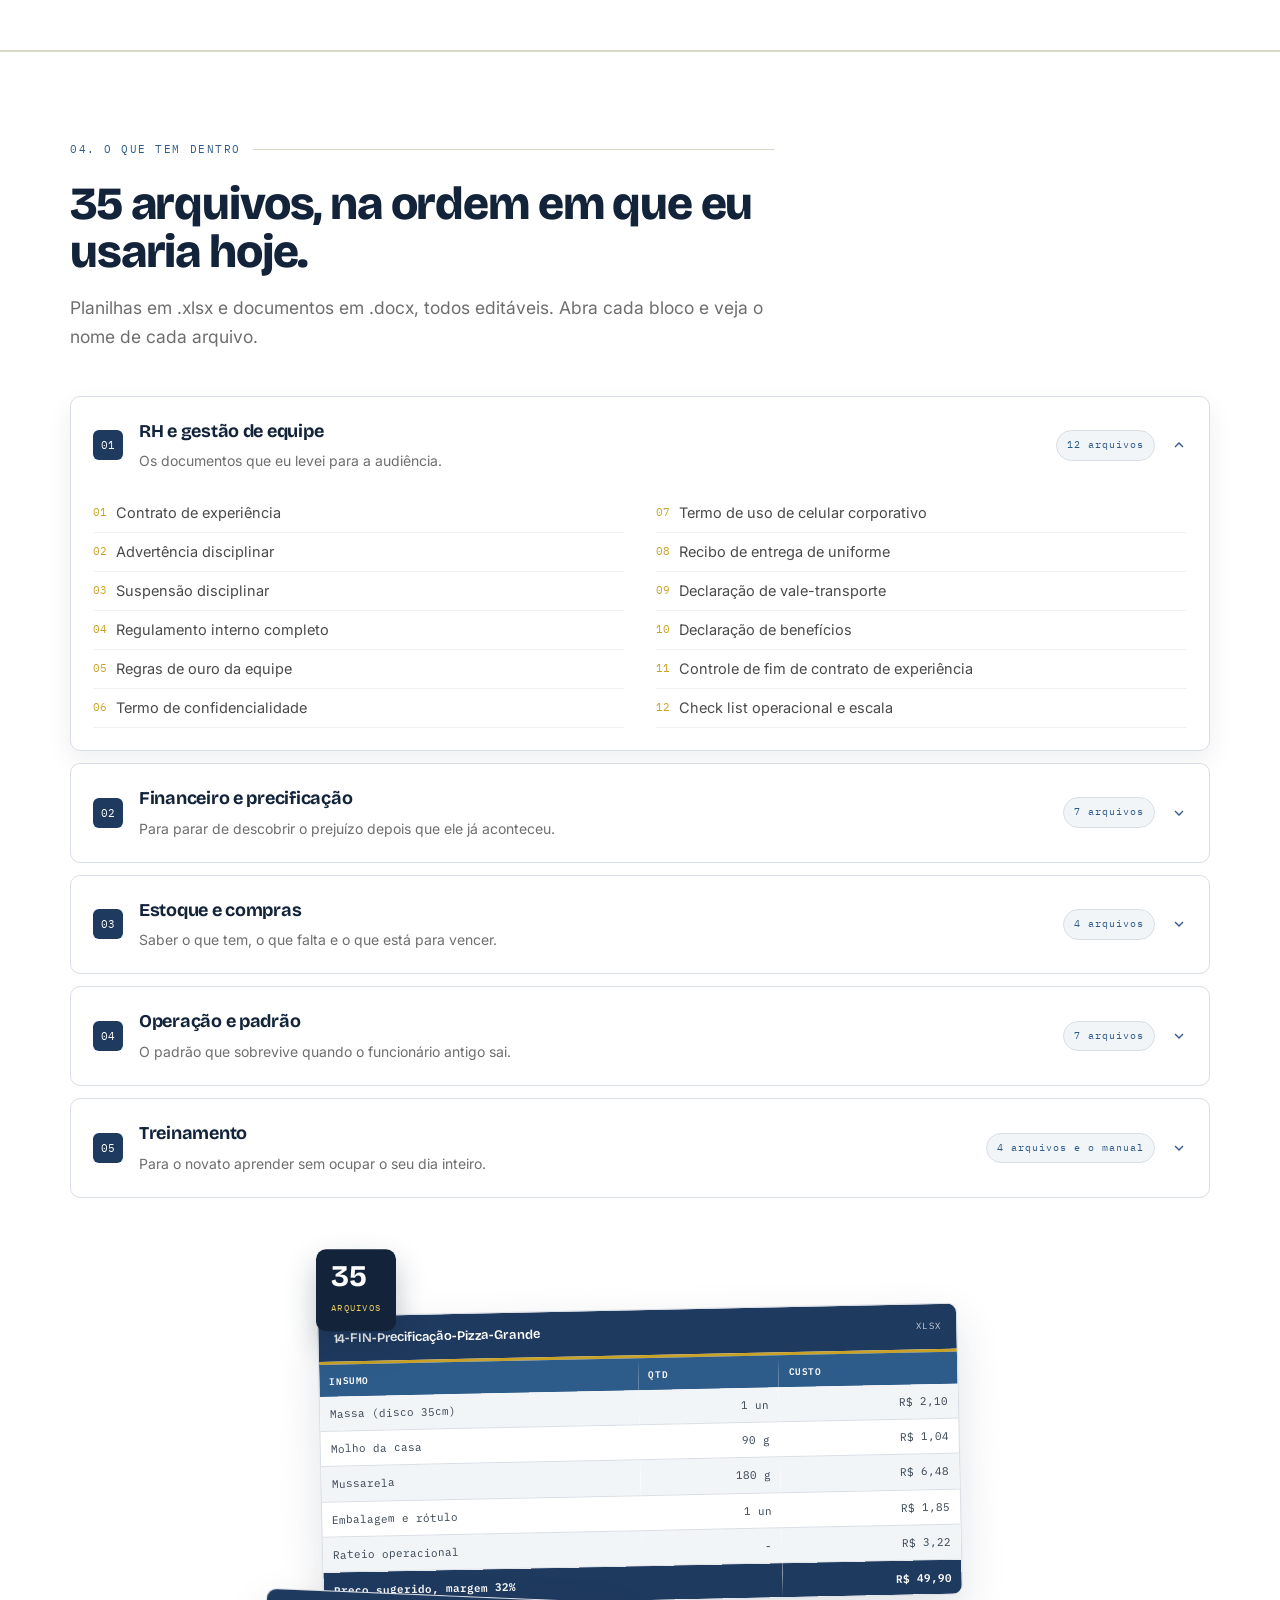
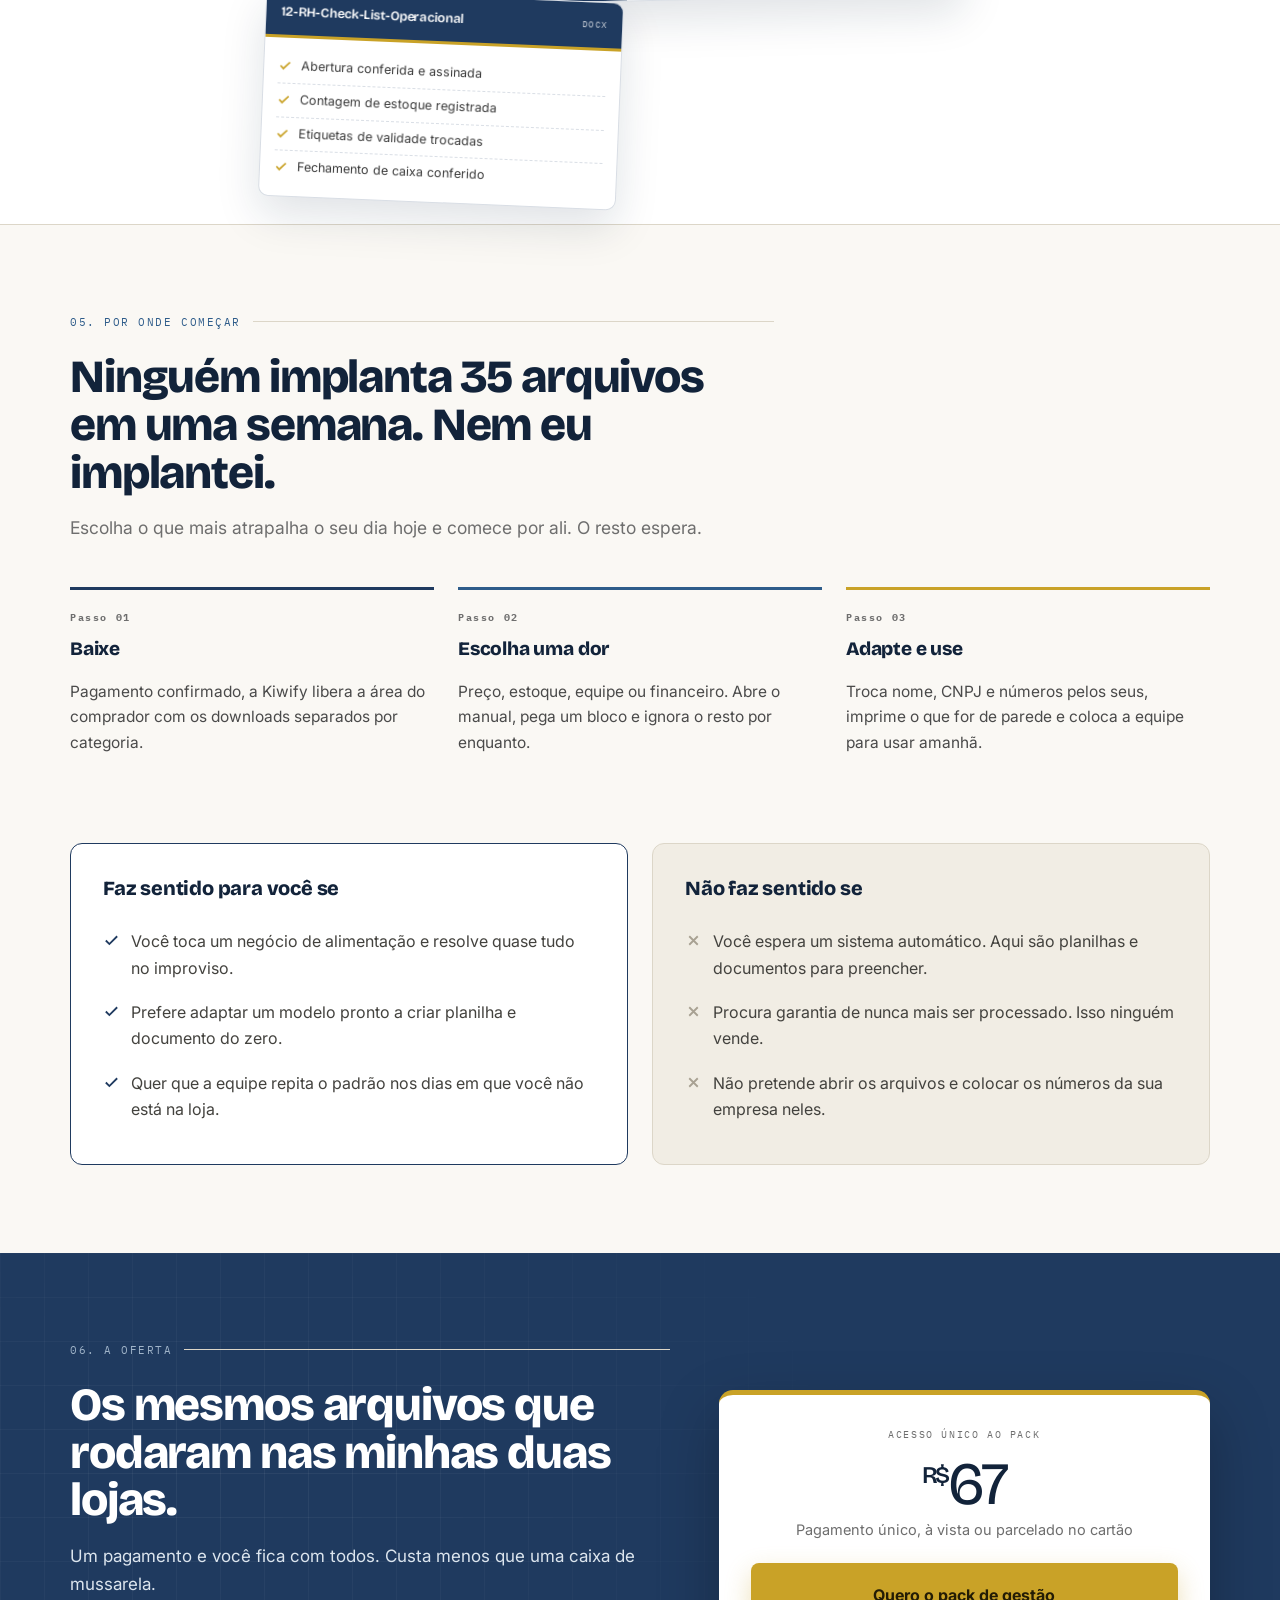
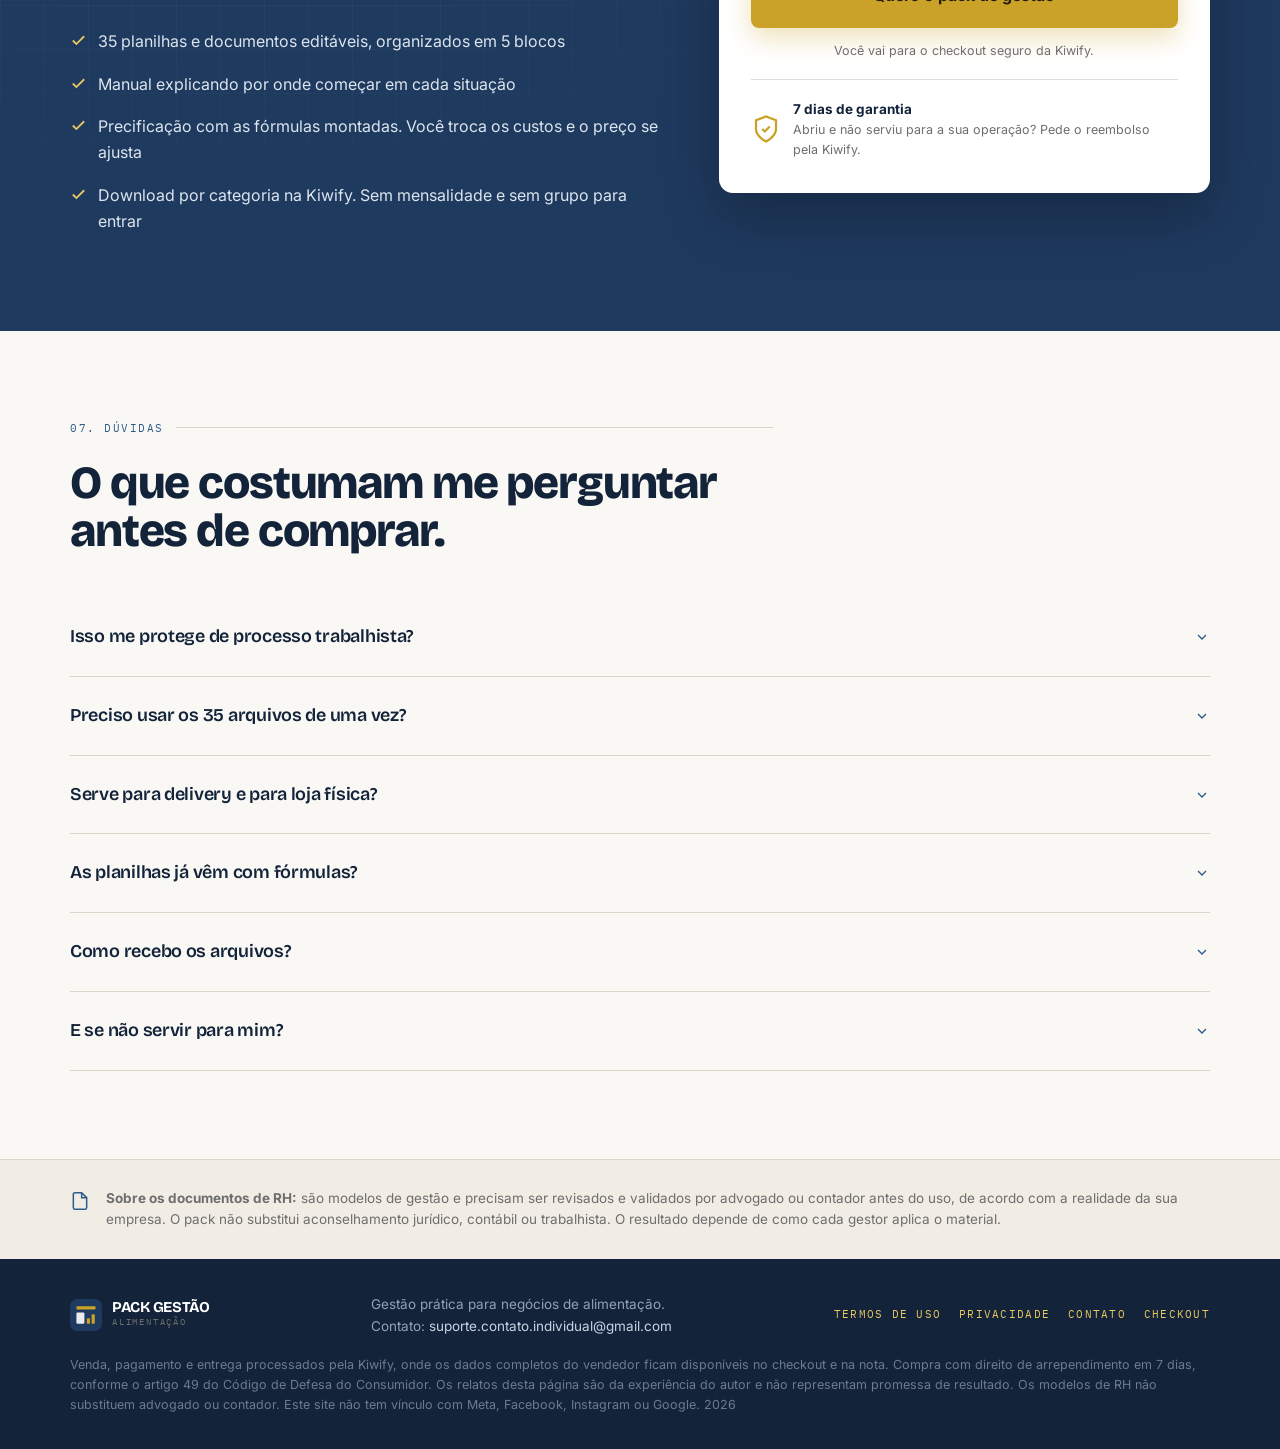
==== commit dd9967f7: "Foto da equipe na secao de autoridade e CTAs diretos ao checkout" ====
--- a/index.html
+++ b/index.html
@@ -35,7 +35,7 @@
    <a href="#conteudo">O que tem dentro</a>
    <a href="#duvidas">Dúvidas</a>
   </nav>
-  <a class="btn btn-sm" href="#oferta" data-cta="header">Ver o pack</a>
+  <a class="btn btn-sm" href="https://pay.kiwify.com.br/S0hgqLn" target="_blank" rel="noopener" data-cta="header">Comprar por R$67</a>
  </div>
 </header>
 
@@ -49,7 +49,6 @@
    <p class="lead">Segunda o fornecedor mudou o preço. Terça faltou gente. Quarta você percebe que a promoção da semana passada saiu no prejuízo. Tudo isso continua de pé porque está na sua cabeça, e não em lugar nenhum escrito.</p>
    <div class="cta-row">
     <a class="btn btn-lg" href="#historia" data-cta="hero-historia">Foi assim comigo por 7 anos</a>
-    <a class="btn btn-outline" href="#conteudo" data-cta="hero-conteudo">Ver o que tem dentro</a>
    </div>
    <div class="micro">
     <span><svg viewBox="0 0 24 24" fill="none" stroke="currentColor" stroke-width="2.5"><path d="M20 6 9 17l-5-5"/></svg> 2 lojas, delivery e salão</span>
@@ -109,6 +108,10 @@
    </div>
   </div>
   <div class="rv">
+   <figure class="shot">
+    <img src="equipe.webp" alt="Breno com a equipe de uma das lojas" width="520" height="520" loading="lazy" decoding="async">
+    <figcaption>Parte da equipe de uma das lojas. Rostos preservados a pedido delas — os arquivos do pack nasceram de contratar, treinar e desligar essas pessoas.</figcaption>
+   </figure>
    <div class="quote">
     <p>O papel não impede que você seja processado. Ele decide como a conversa termina quando isso acontece.</p>
     <cite>Cinco vezes, na prática</cite>
@@ -346,7 +349,7 @@
 </div>
 
 <div class="sticky">
- <a class="btn btn-lg" href="#oferta" data-cta="sticky">Ver o pack por R$67</a>
+ <a class="btn btn-lg" href="https://pay.kiwify.com.br/S0hgqLn" target="_blank" rel="noopener" data-cta="sticky">Comprar o pack por R$67</a>
 </div>
 
 <!-- Metricool tracker -->
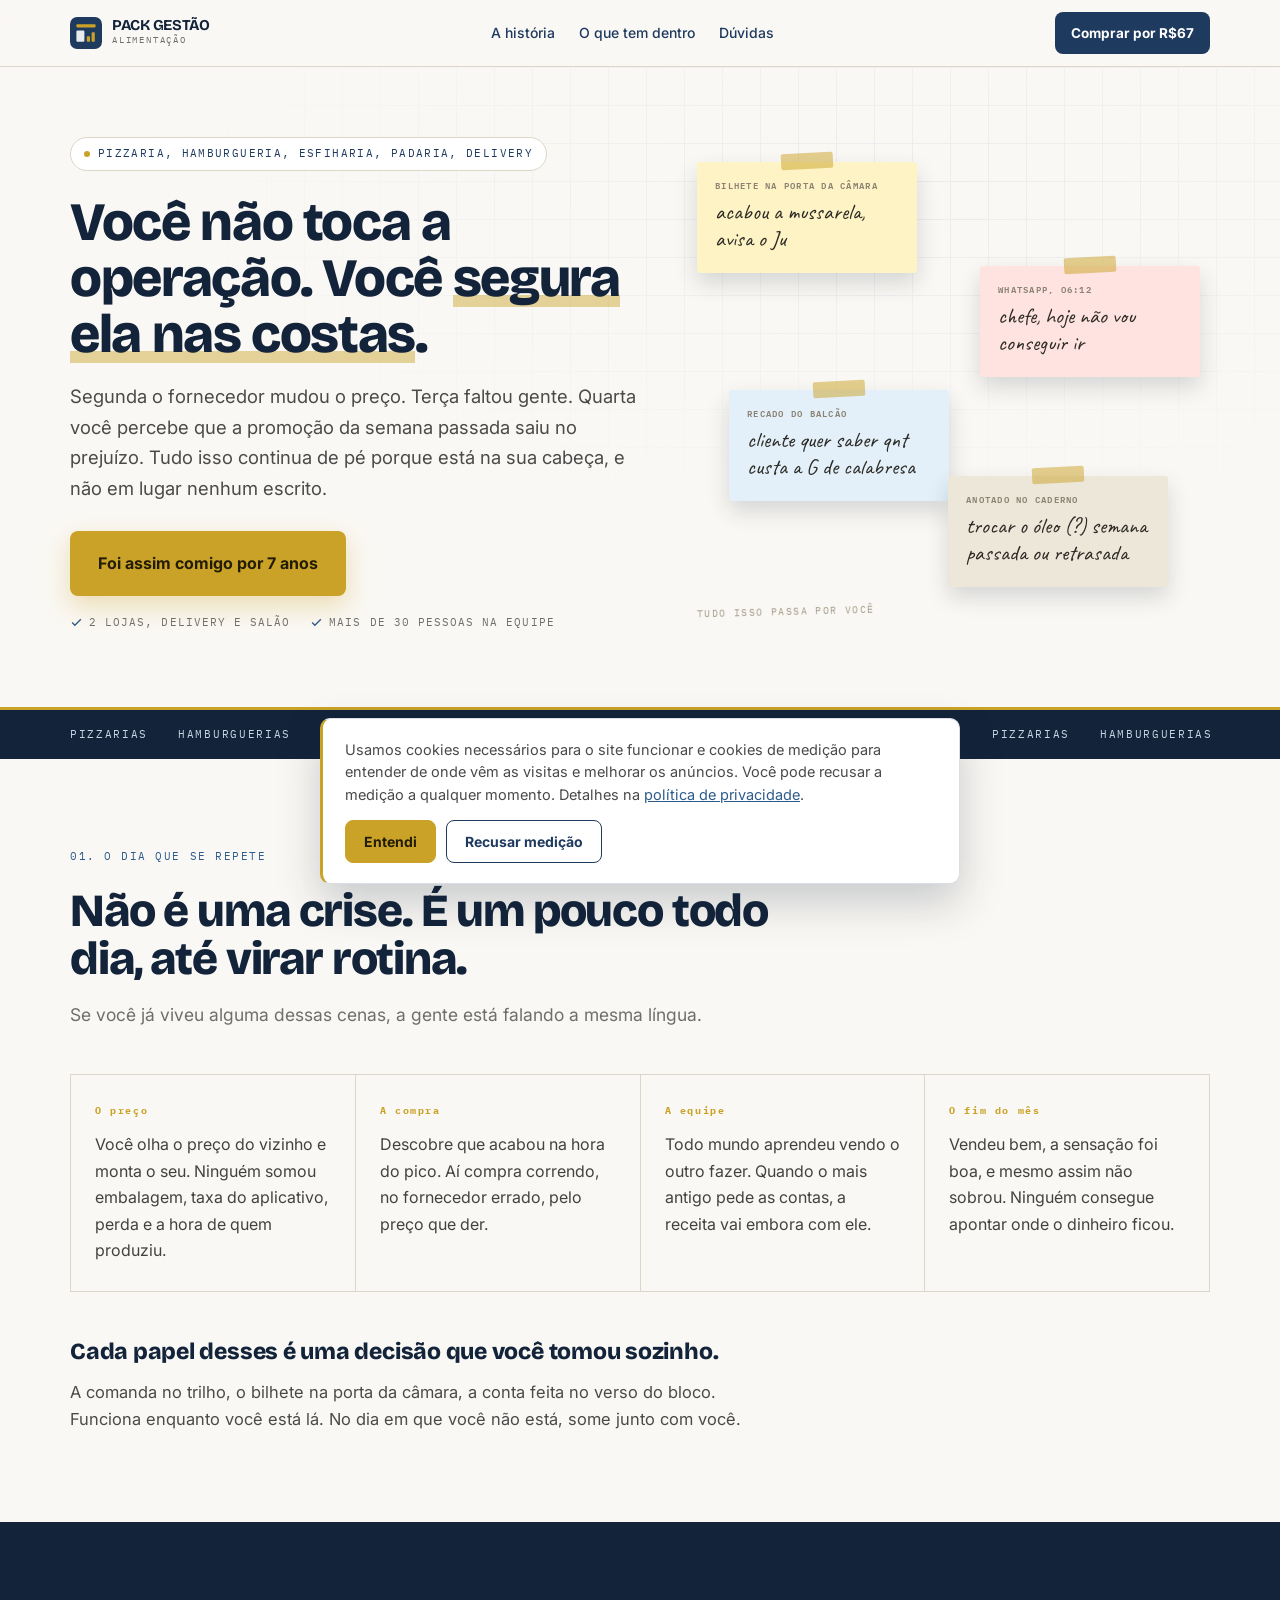
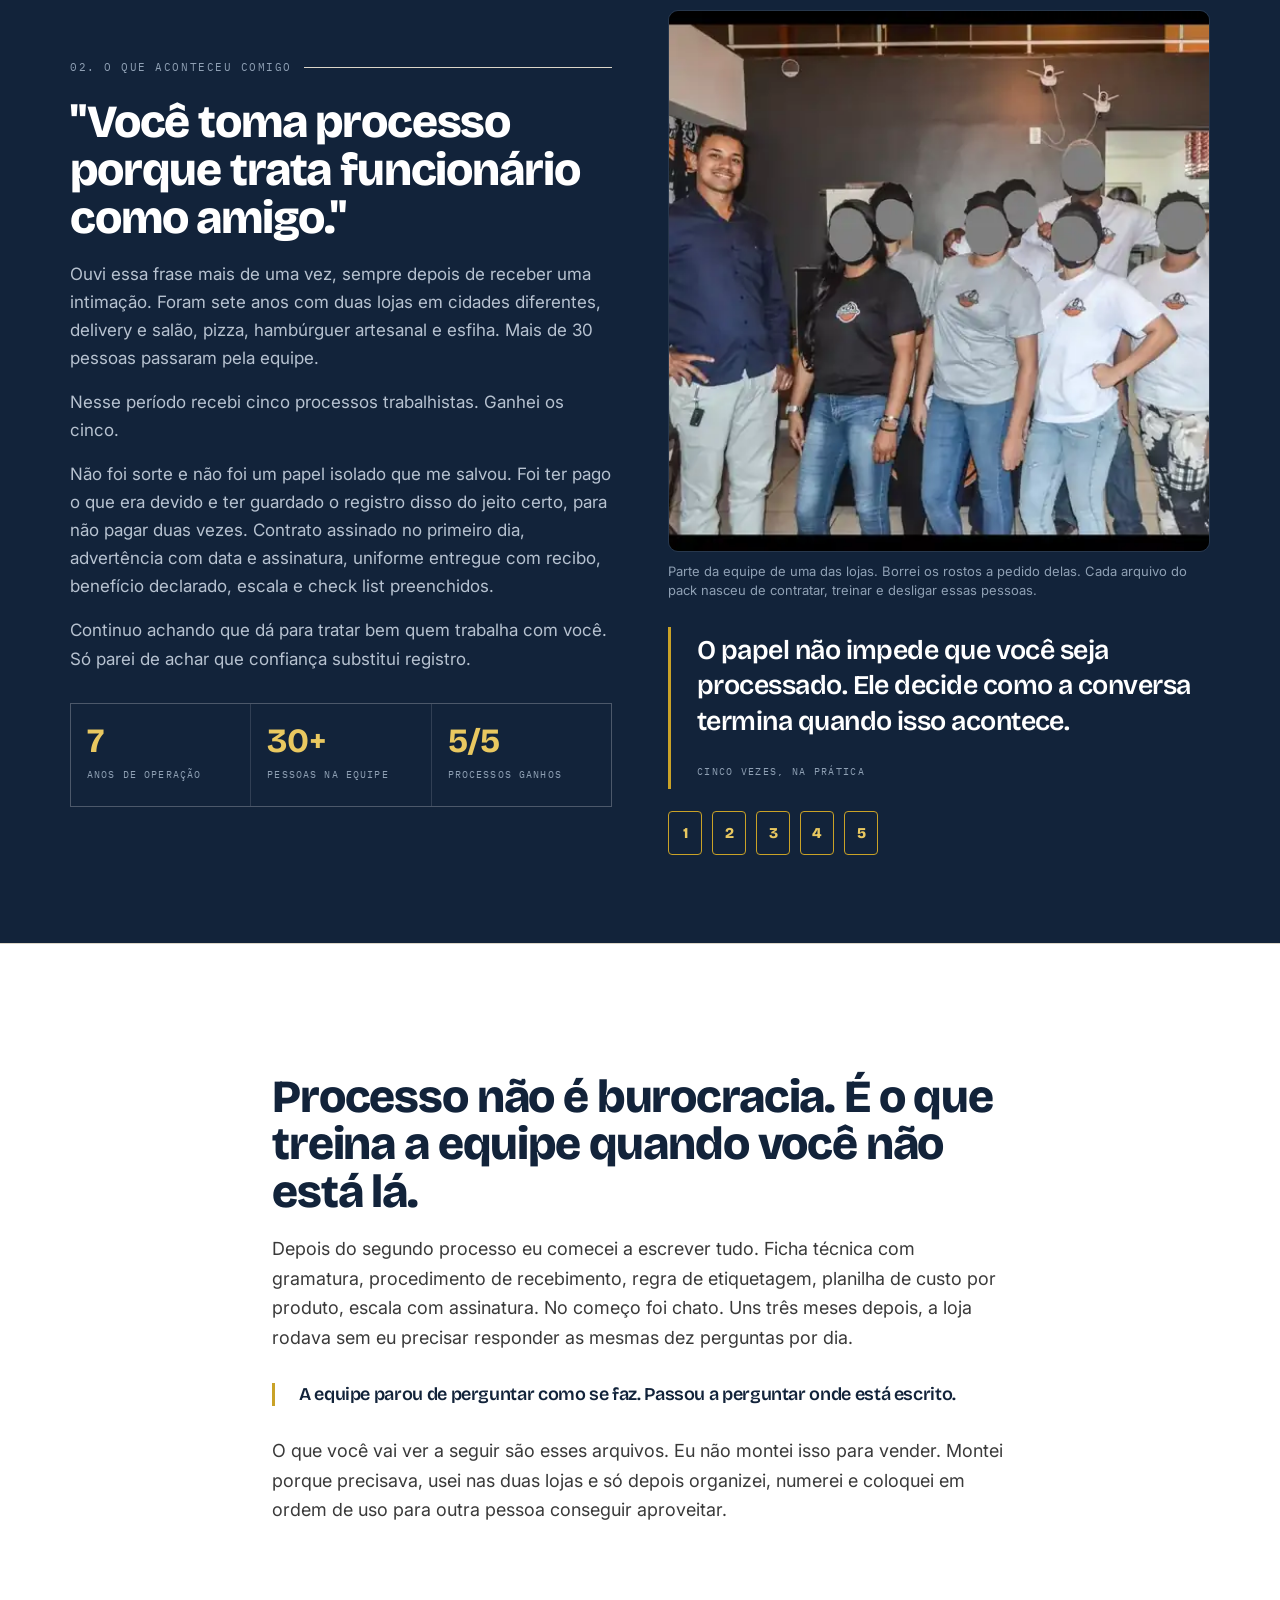
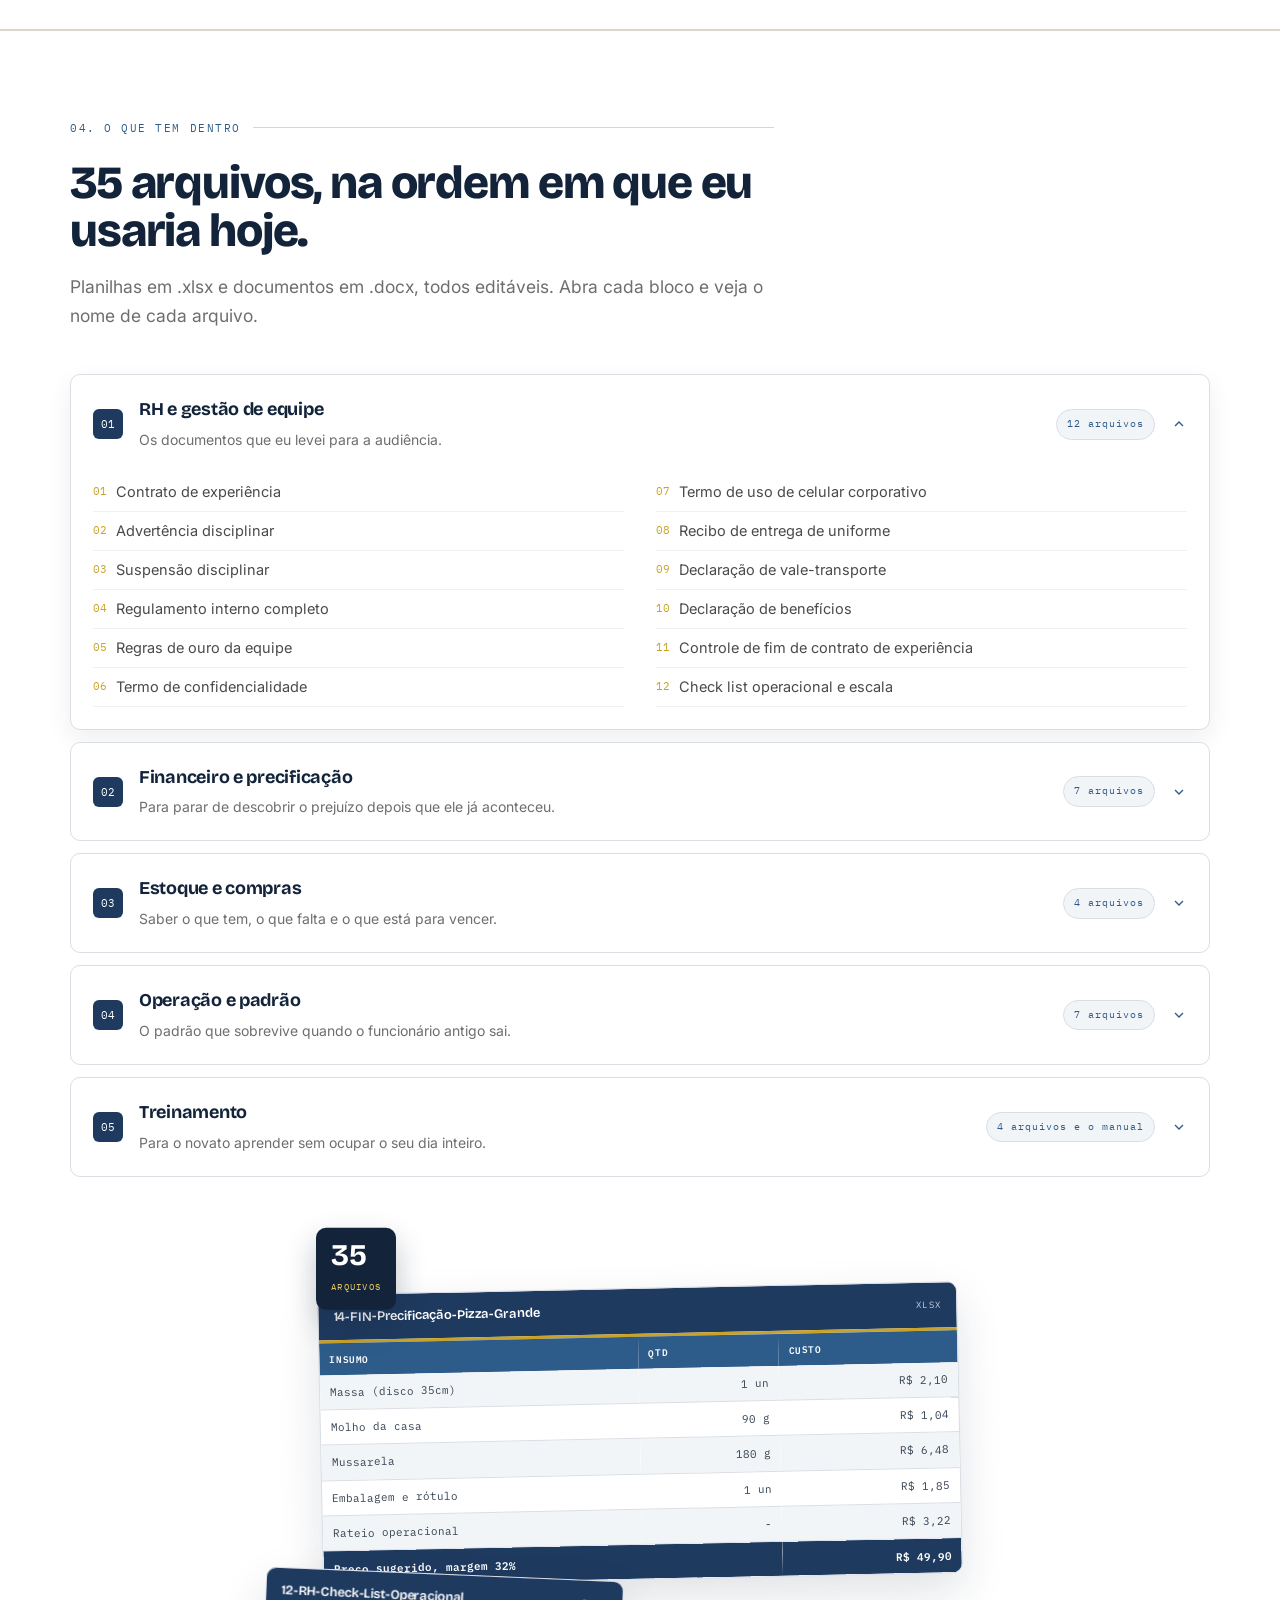
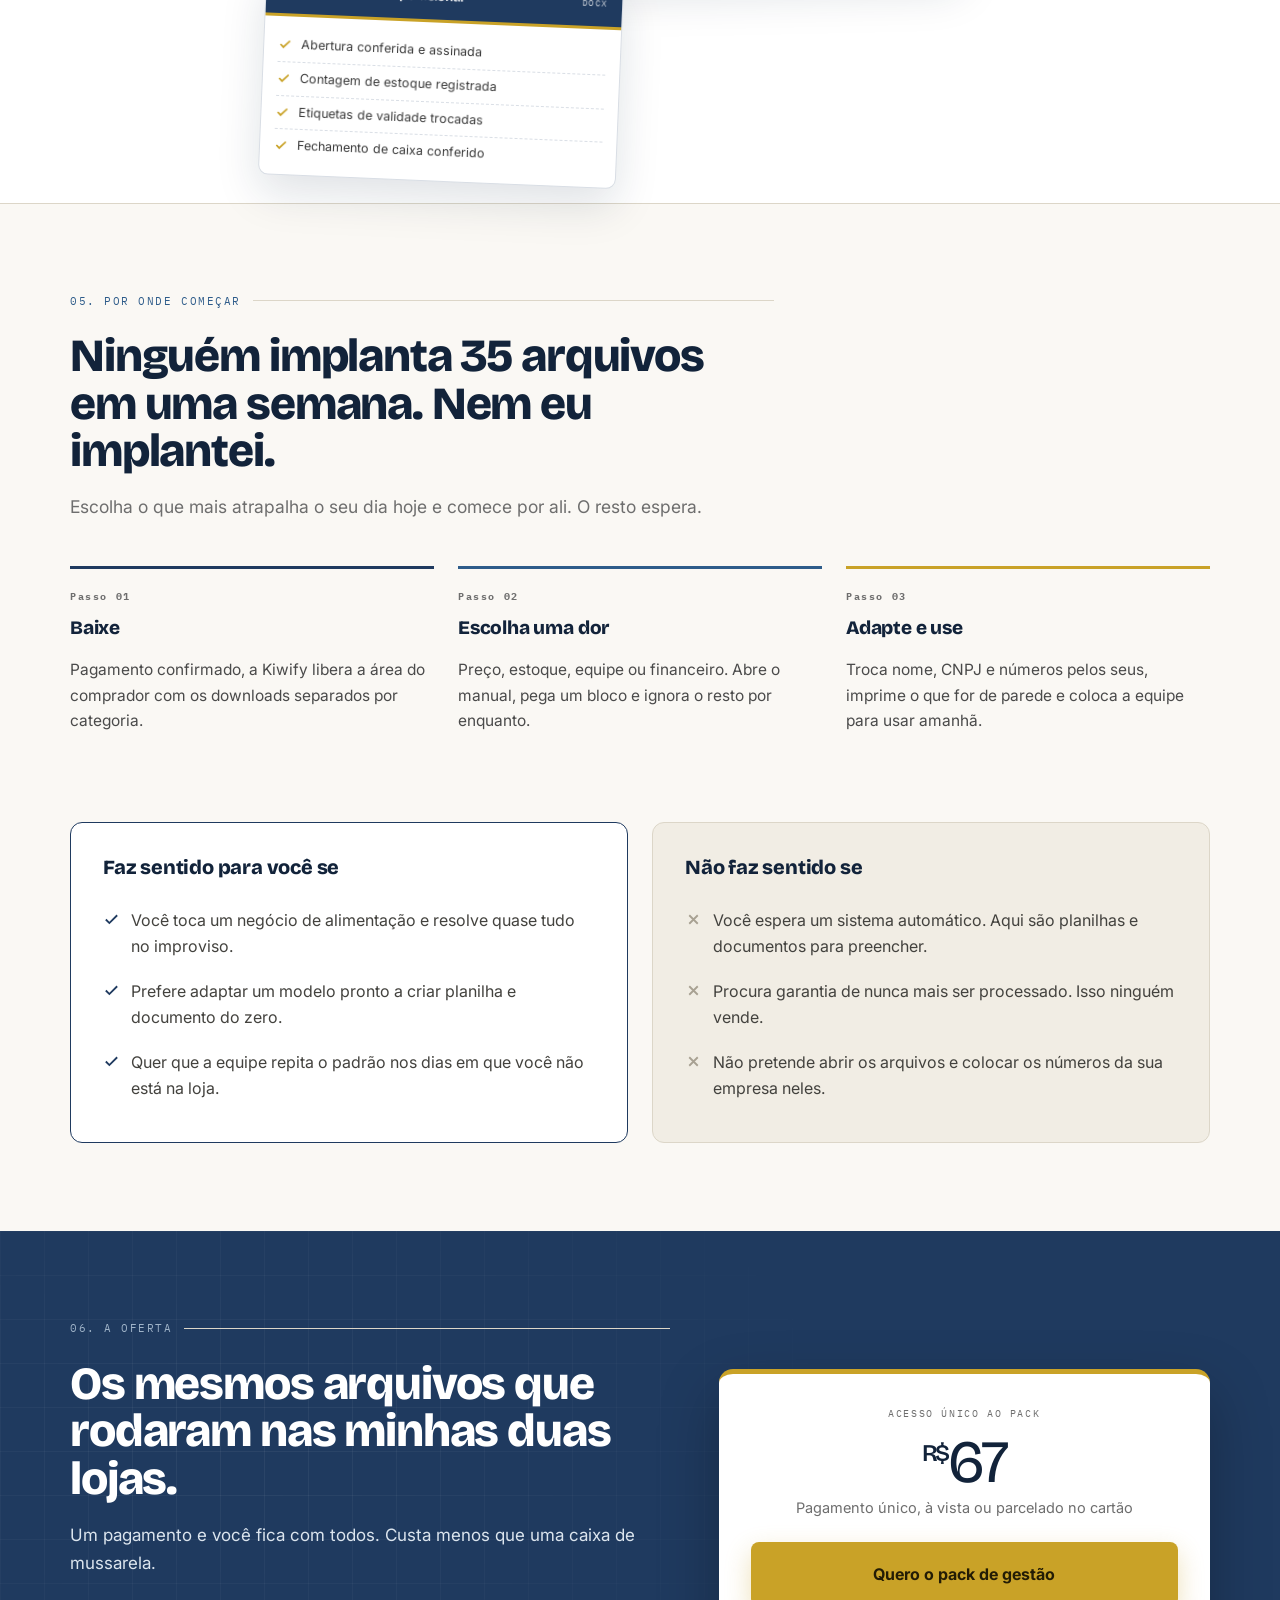
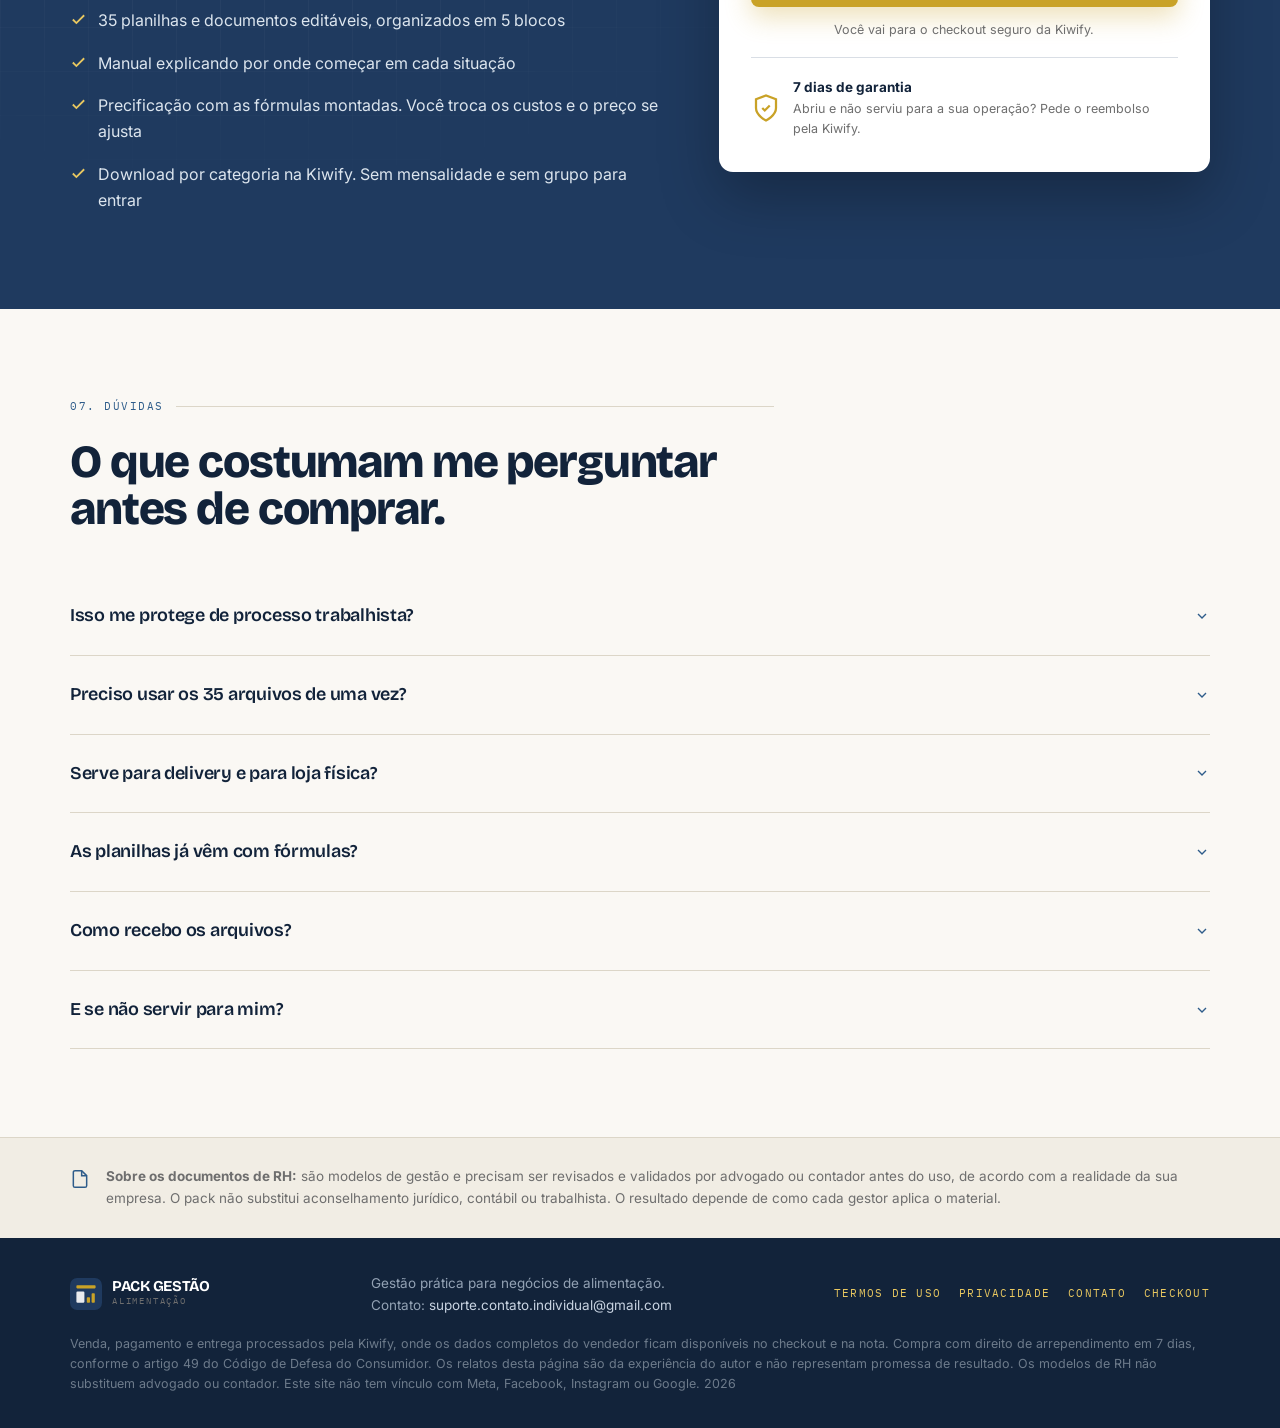
==== commit fefe1668: "Ajusta legenda da foto" ====
--- a/index.html
+++ b/index.html
@@ -110,7 +110,7 @@
   <div class="rv">
    <figure class="shot">
     <img src="equipe.webp" alt="Breno com a equipe de uma das lojas" width="520" height="520" loading="lazy" decoding="async">
-    <figcaption>Parte da equipe de uma das lojas. Rostos preservados a pedido delas — os arquivos do pack nasceram de contratar, treinar e desligar essas pessoas.</figcaption>
+    <figcaption>Parte da equipe de uma das lojas. Borrei os rostos a pedido delas. Cada arquivo do pack nasceu de contratar, treinar e desligar essas pessoas.</figcaption>
    </figure>
    <div class="quote">
     <p>O papel não impede que você seja processado. Ele decide como a conversa termina quando isso acontece.</p>
--- a/style.css
+++ b/style.css
@@ -269,3 +269,7 @@
   .board .pin{display:none}
   .pull{padding-left:18px;margin:24px 0}
 }
+
+.shot{margin:0 0 26px}
+.shot img{width:100%;height:auto;display:block;border-radius:10px;border:1px solid rgba(255,255,255,.09)}
+.shot figcaption{font-size:13px;line-height:1.5;color:#8FA0B4;margin-top:10px}
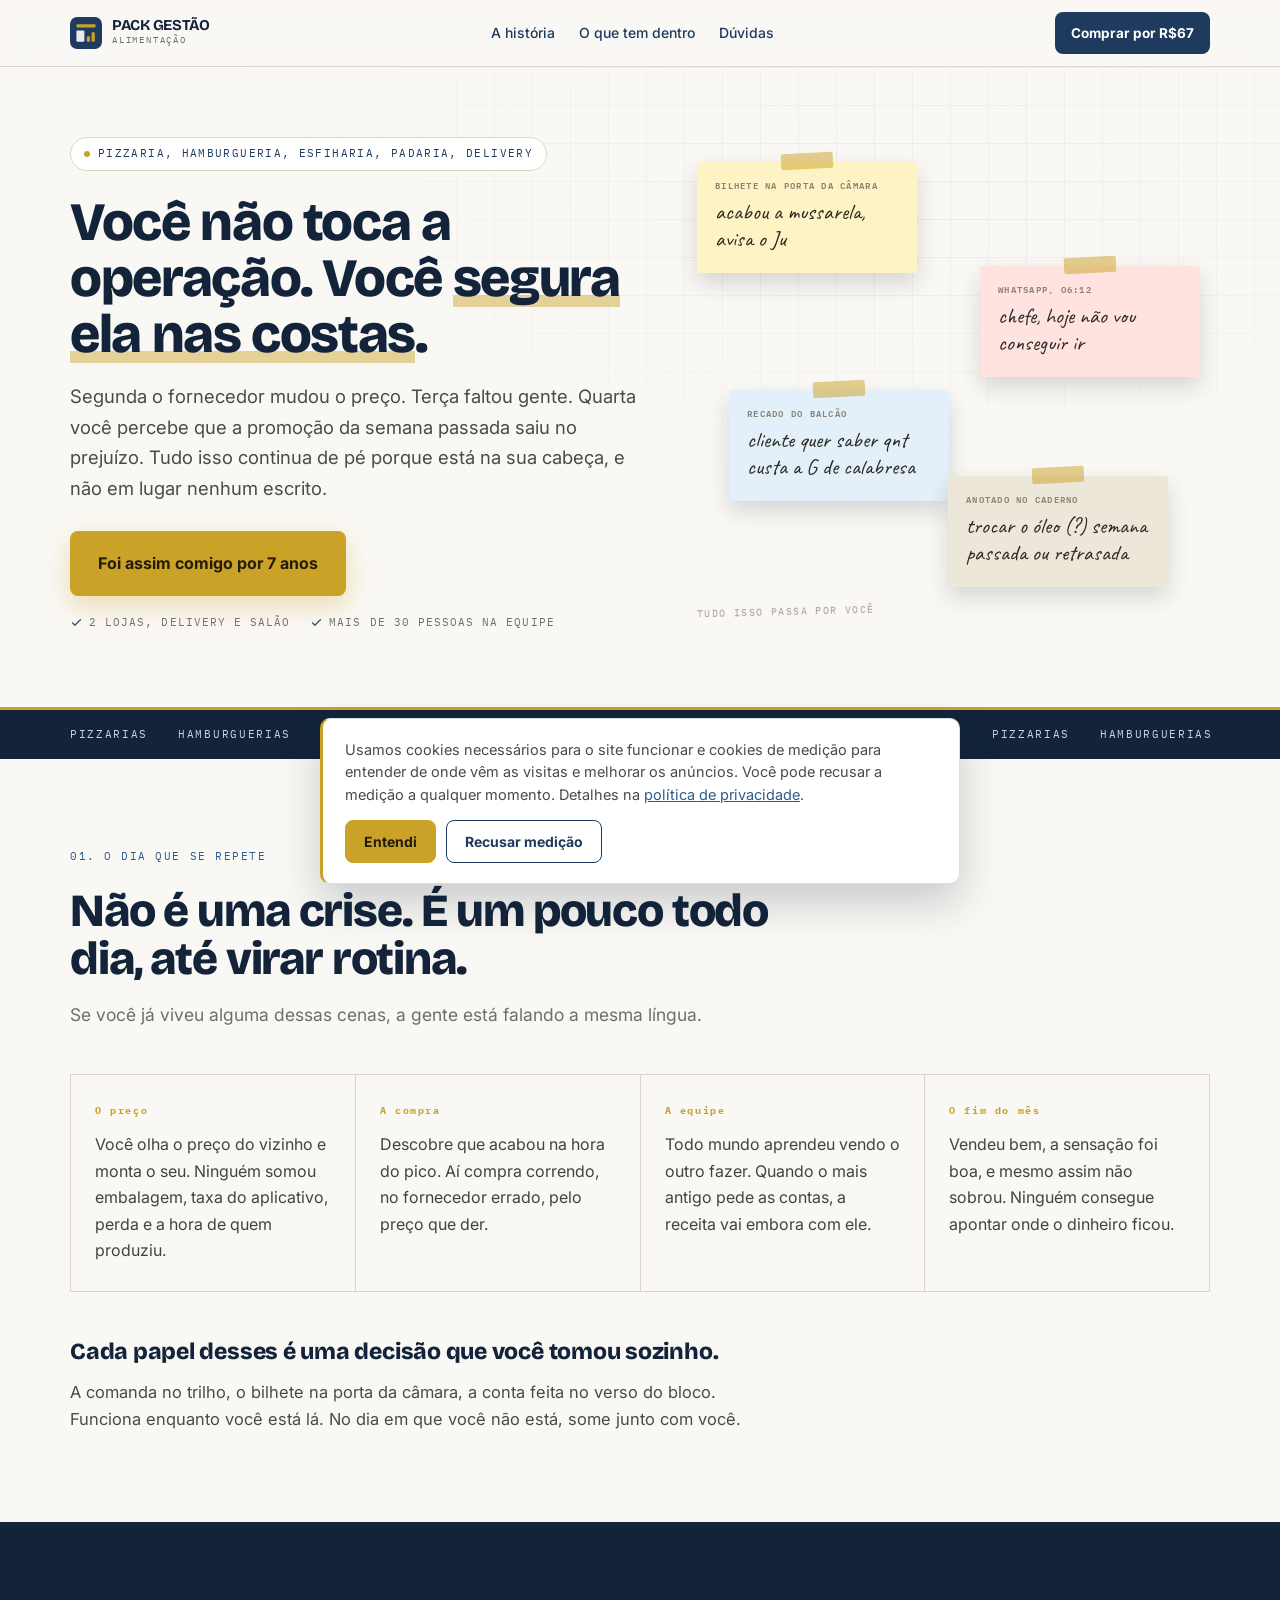
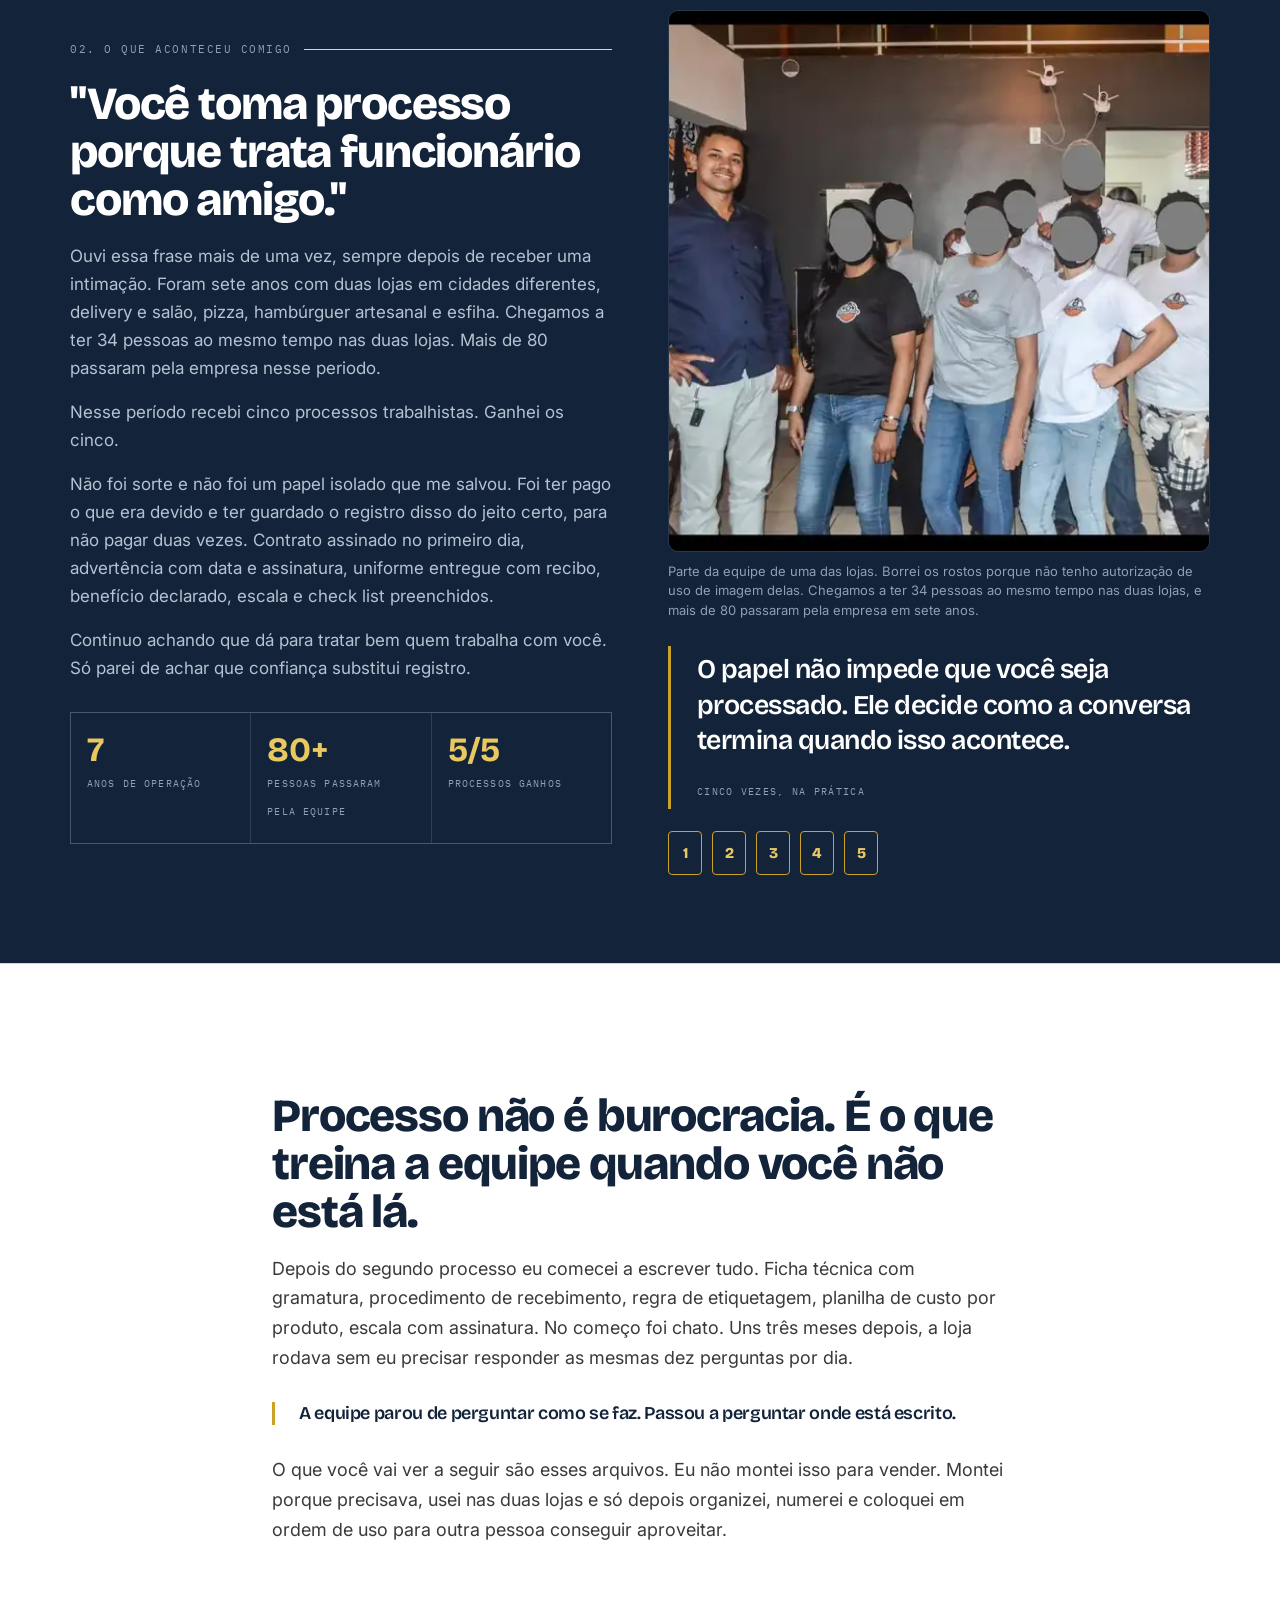
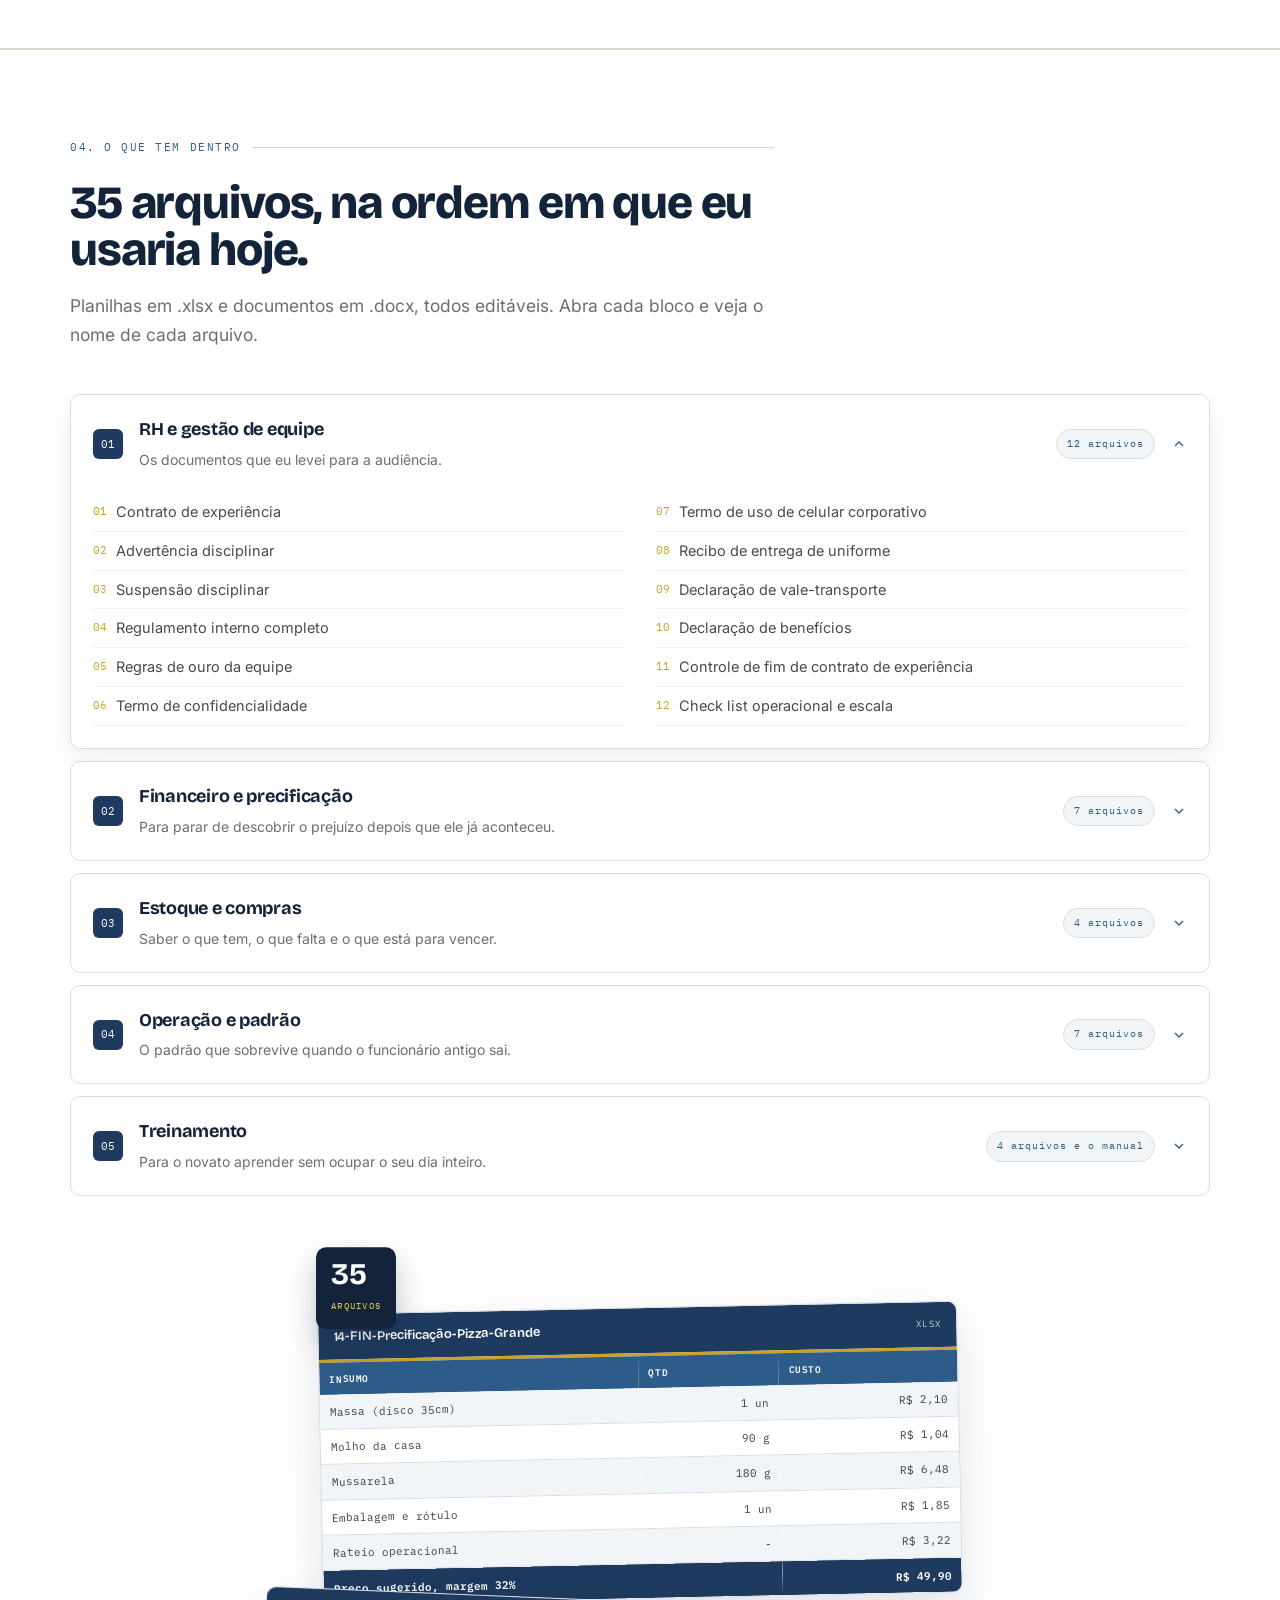
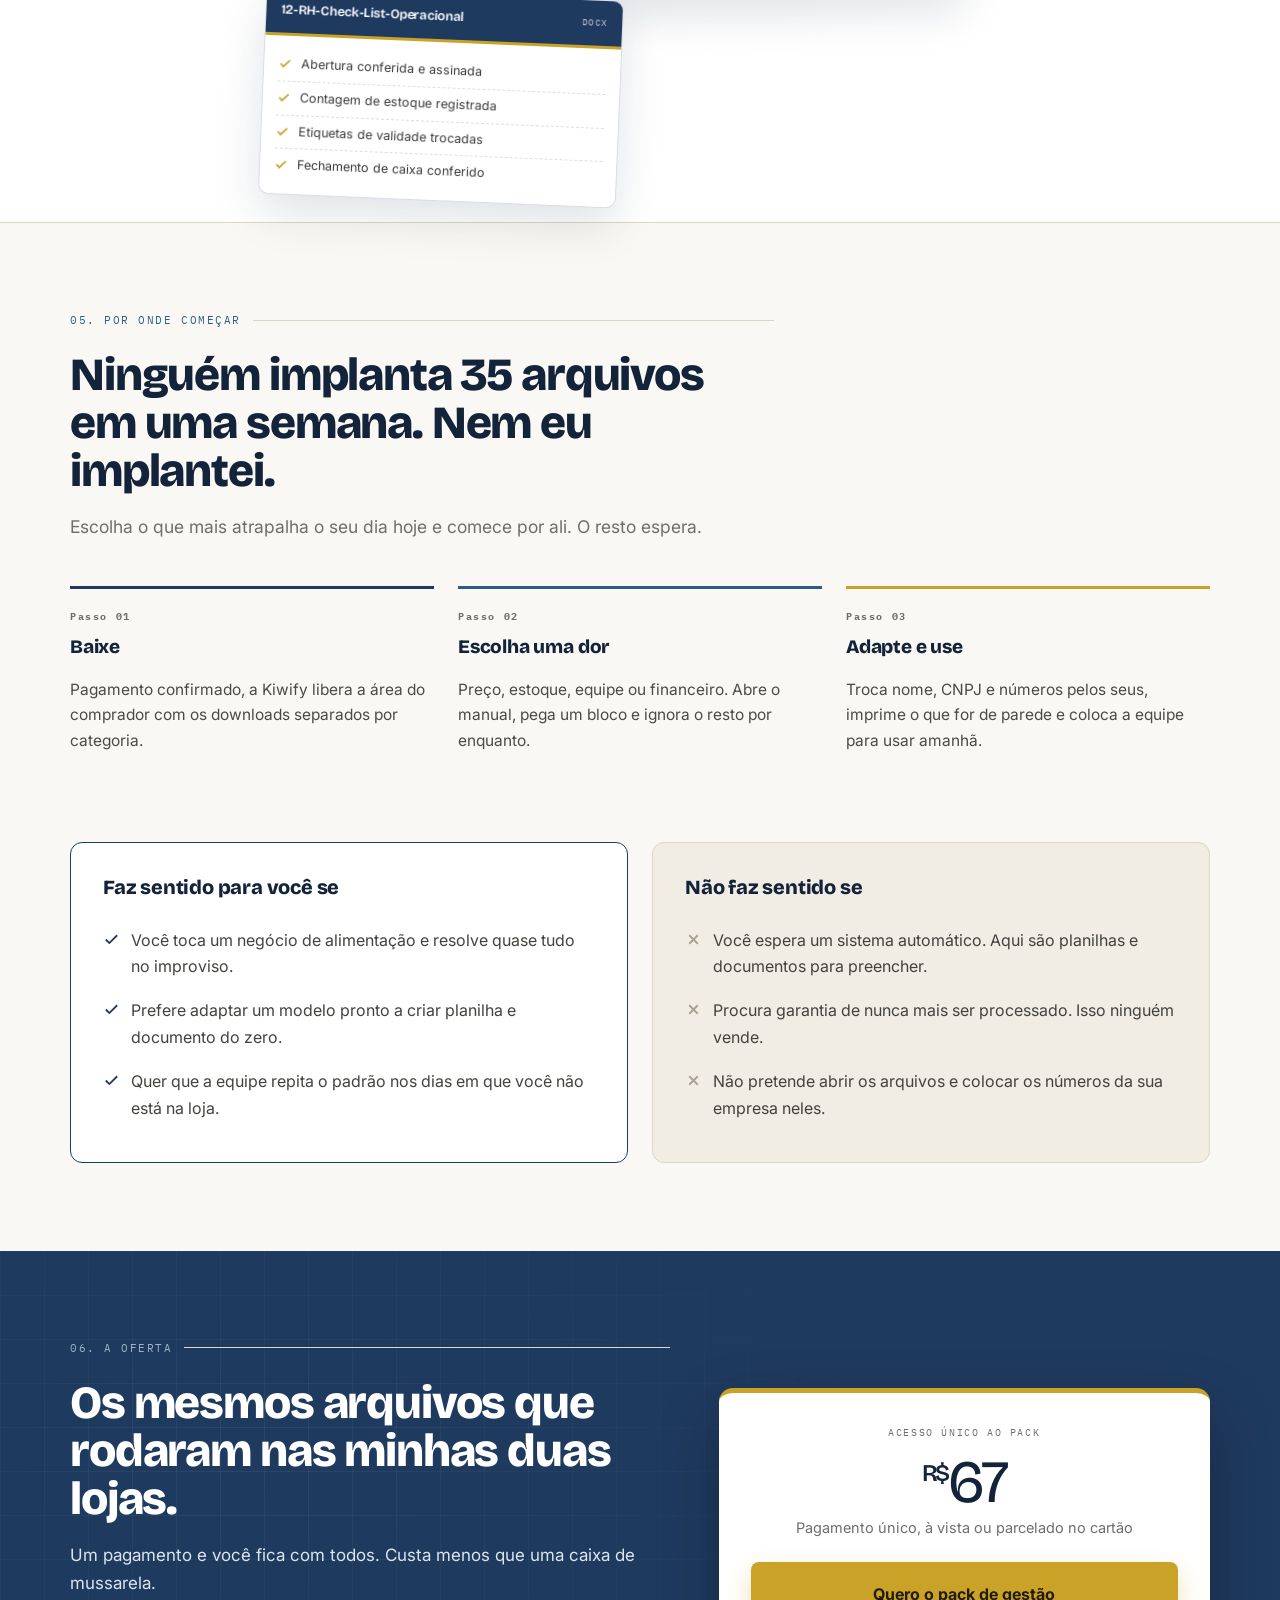
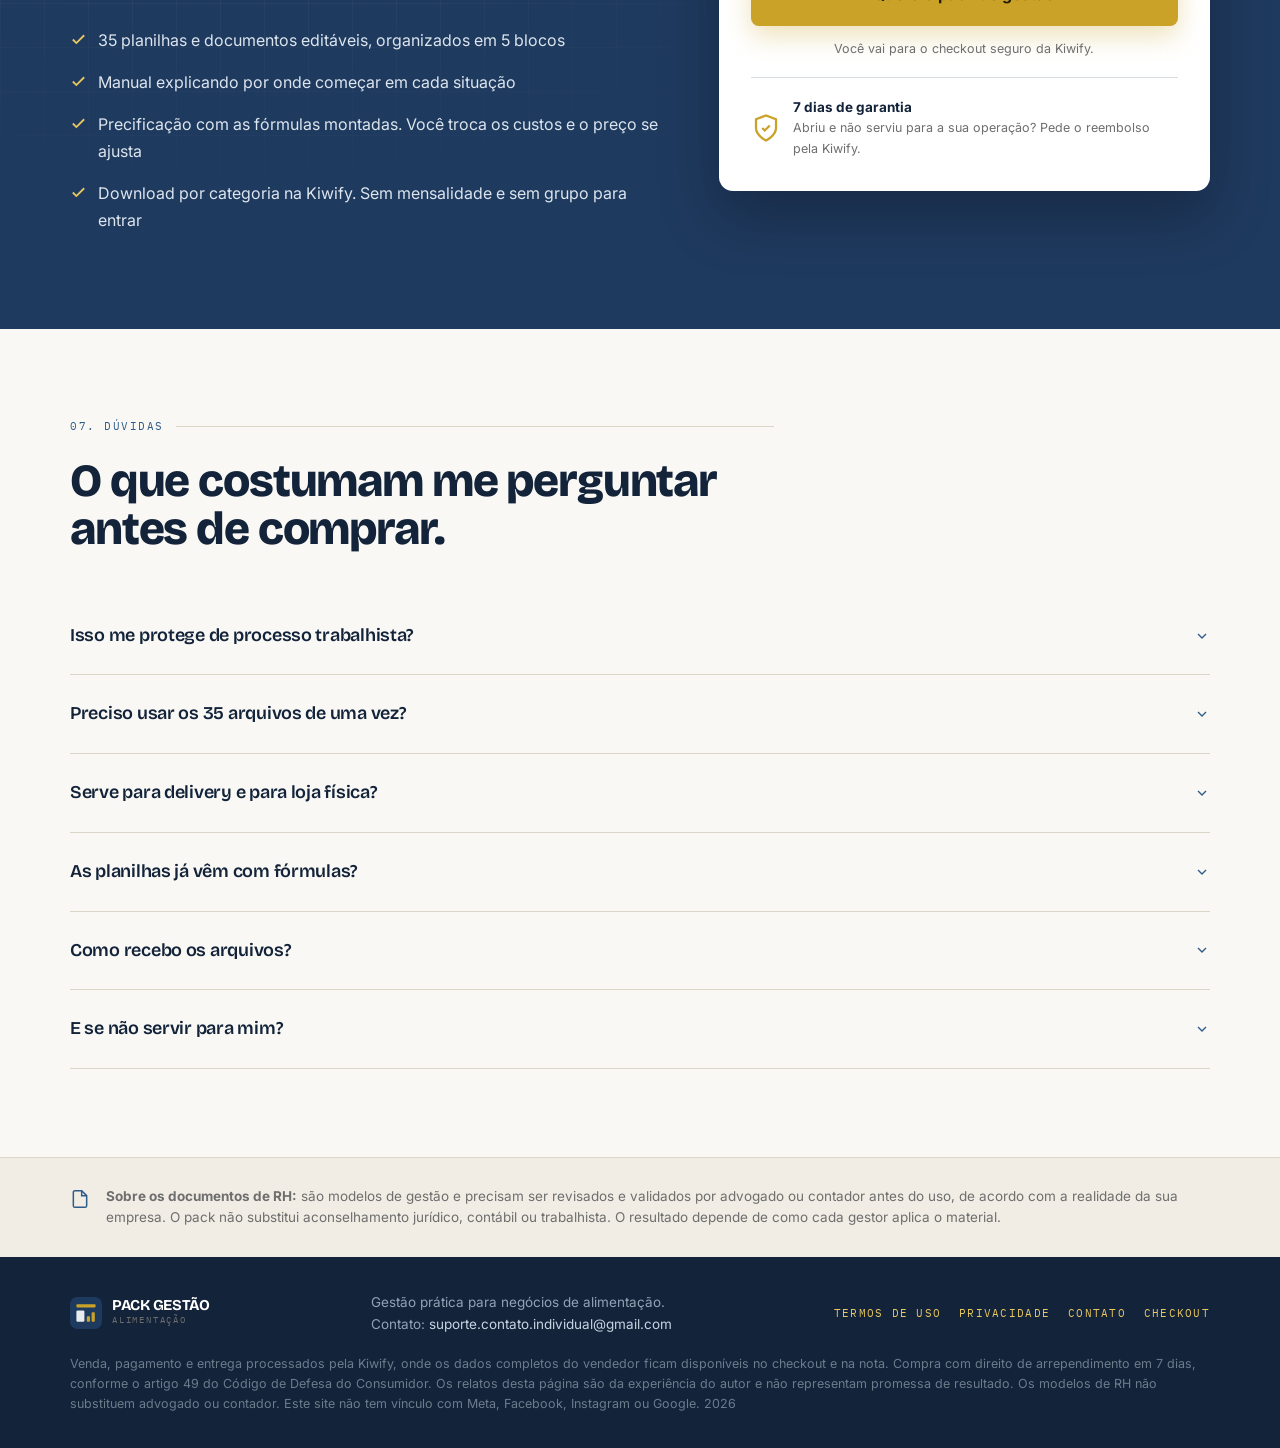
==== commit e535cab9: "Corrige numero de funcionarios e legenda da foto" ====
--- a/index.html
+++ b/index.html
@@ -97,20 +97,20 @@
   <div class="rv">
    <div class="rule mono" style="color:#8FA0B4">02. O que aconteceu comigo</div>
    <h2>"Você toma processo porque trata funcionário como amigo."</h2>
-   <p>Ouvi essa frase mais de uma vez, sempre depois de receber uma intimação. Foram sete anos com duas lojas em cidades diferentes, delivery e salão, pizza, hambúrguer artesanal e esfiha. Mais de 30 pessoas passaram pela equipe.</p>
+   <p>Ouvi essa frase mais de uma vez, sempre depois de receber uma intimação. Foram sete anos com duas lojas em cidades diferentes, delivery e salão, pizza, hambúrguer artesanal e esfiha. Chegamos a ter 34 pessoas ao mesmo tempo nas duas lojas. Mais de 80 passaram pela empresa nesse periodo.</p>
    <p>Nesse período recebi cinco processos trabalhistas. Ganhei os cinco.</p>
    <p>Não foi sorte e não foi um papel isolado que me salvou. Foi ter pago o que era devido e ter guardado o registro disso do jeito certo, para não pagar duas vezes. Contrato assinado no primeiro dia, advertência com data e assinatura, uniforme entregue com recibo, benefício declarado, escala e check list preenchidos.</p>
    <p>Continuo achando que dá para tratar bem quem trabalha com você. Só parei de achar que confiança substitui registro.</p>
    <div class="metrics">
     <div><b data-n="7">7</b><span>anos de operação</span></div>
-    <div><b data-n="30" data-suffix="+">30+</b><span>pessoas na equipe</span></div>
+    <div><b data-n="80" data-suffix="+">80+</b><span>pessoas passaram pela equipe</span></div>
     <div><b>5/5</b><span>processos ganhos</span></div>
    </div>
   </div>
   <div class="rv">
    <figure class="shot">
     <img src="equipe.webp" alt="Breno com a equipe de uma das lojas" width="520" height="520" loading="lazy" decoding="async">
-    <figcaption>Parte da equipe de uma das lojas. Borrei os rostos a pedido delas. Cada arquivo do pack nasceu de contratar, treinar e desligar essas pessoas.</figcaption>
+    <figcaption>Parte da equipe de uma das lojas. Borrei os rostos porque não tenho autorização de uso de imagem delas. Chegamos a ter 34 pessoas ao mesmo tempo nas duas lojas, e mais de 80 passaram pela empresa em sete anos.</figcaption>
    </figure>
    <div class="quote">
     <p>O papel não impede que você seja processado. Ele decide como a conversa termina quando isso acontece.</p>
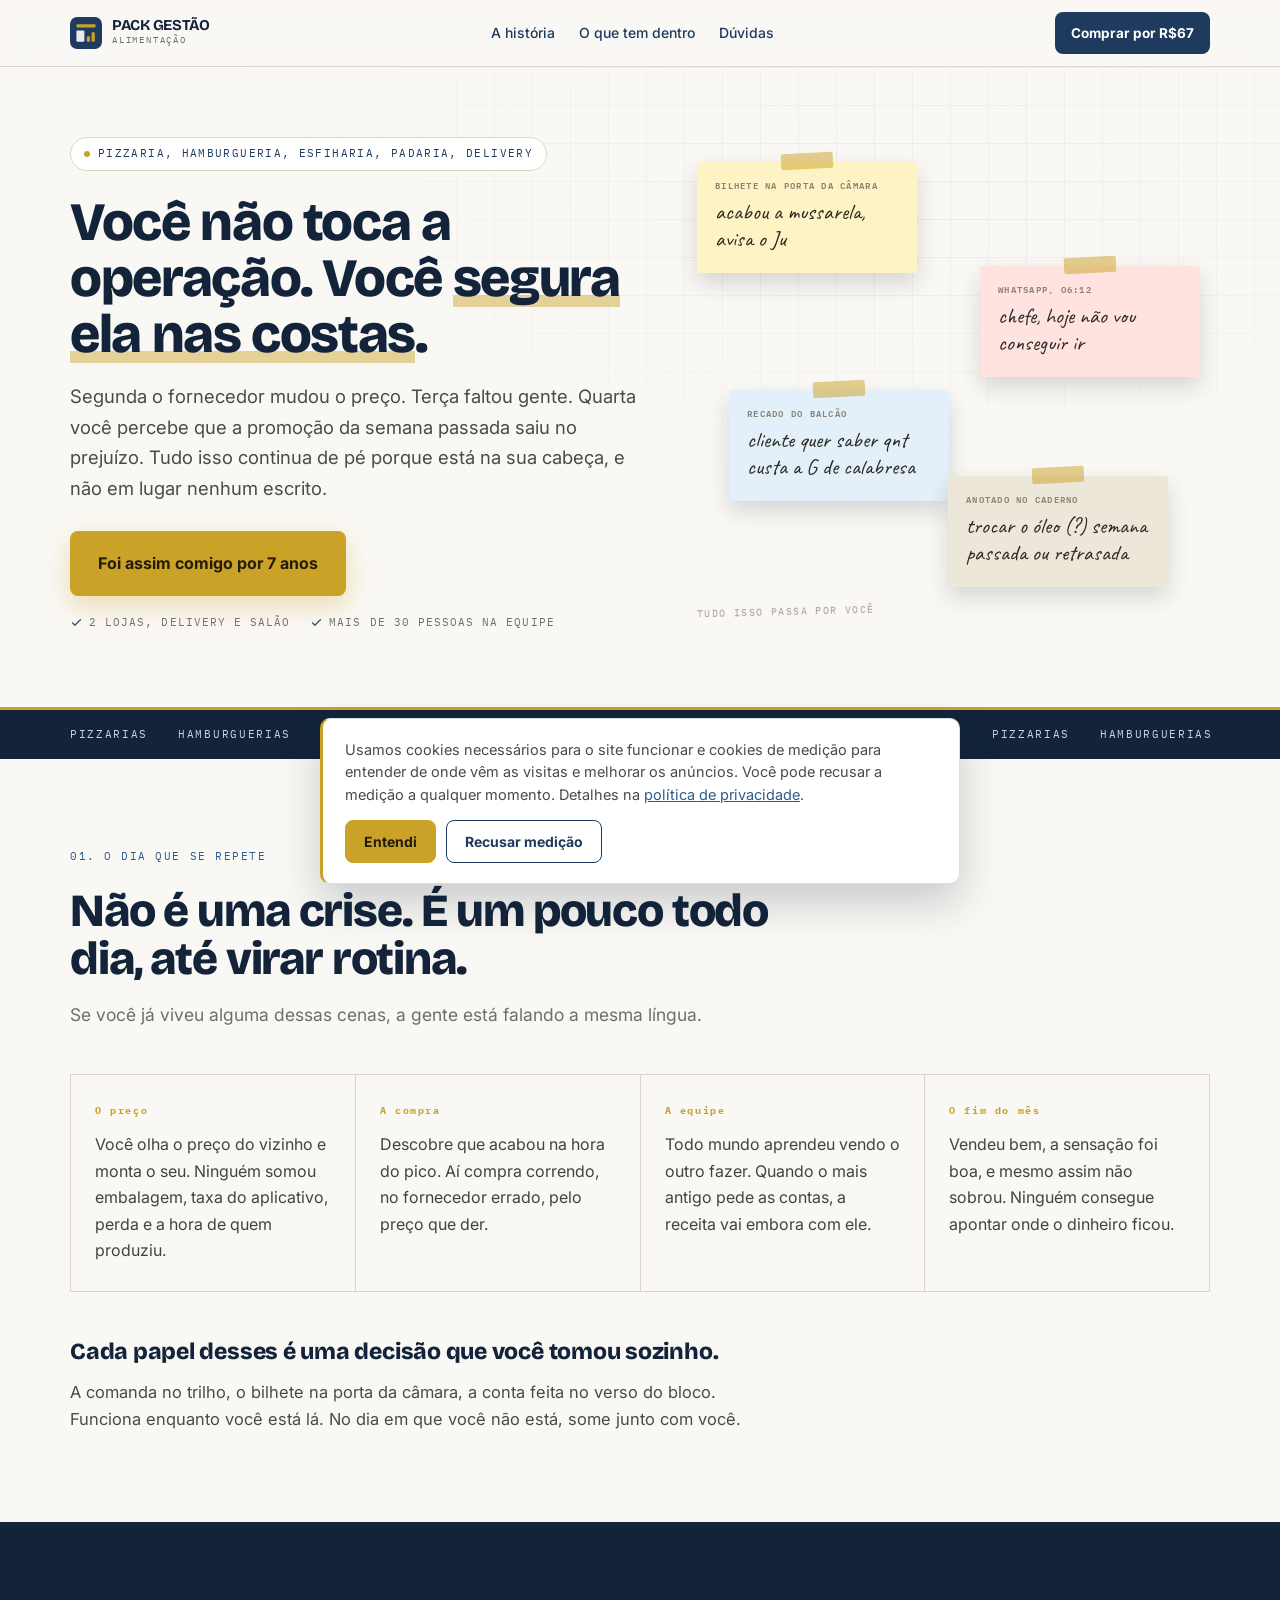
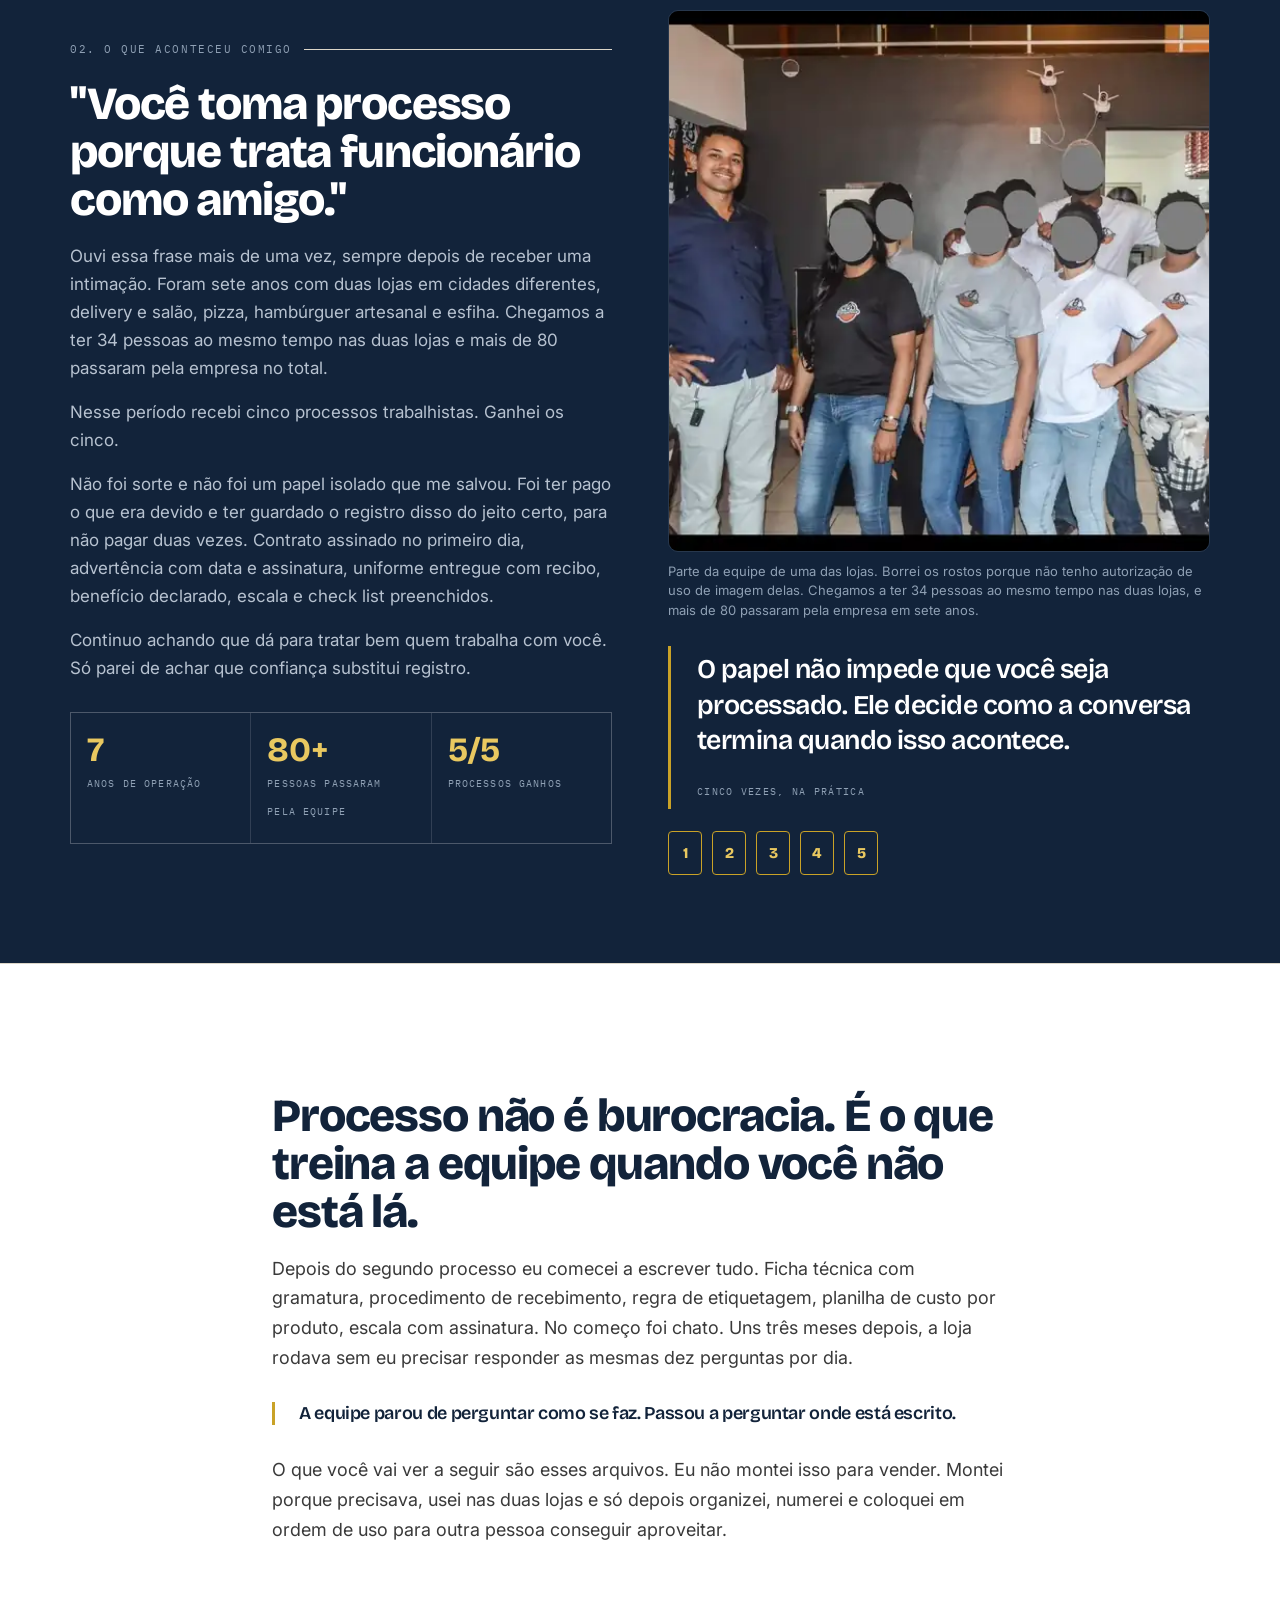
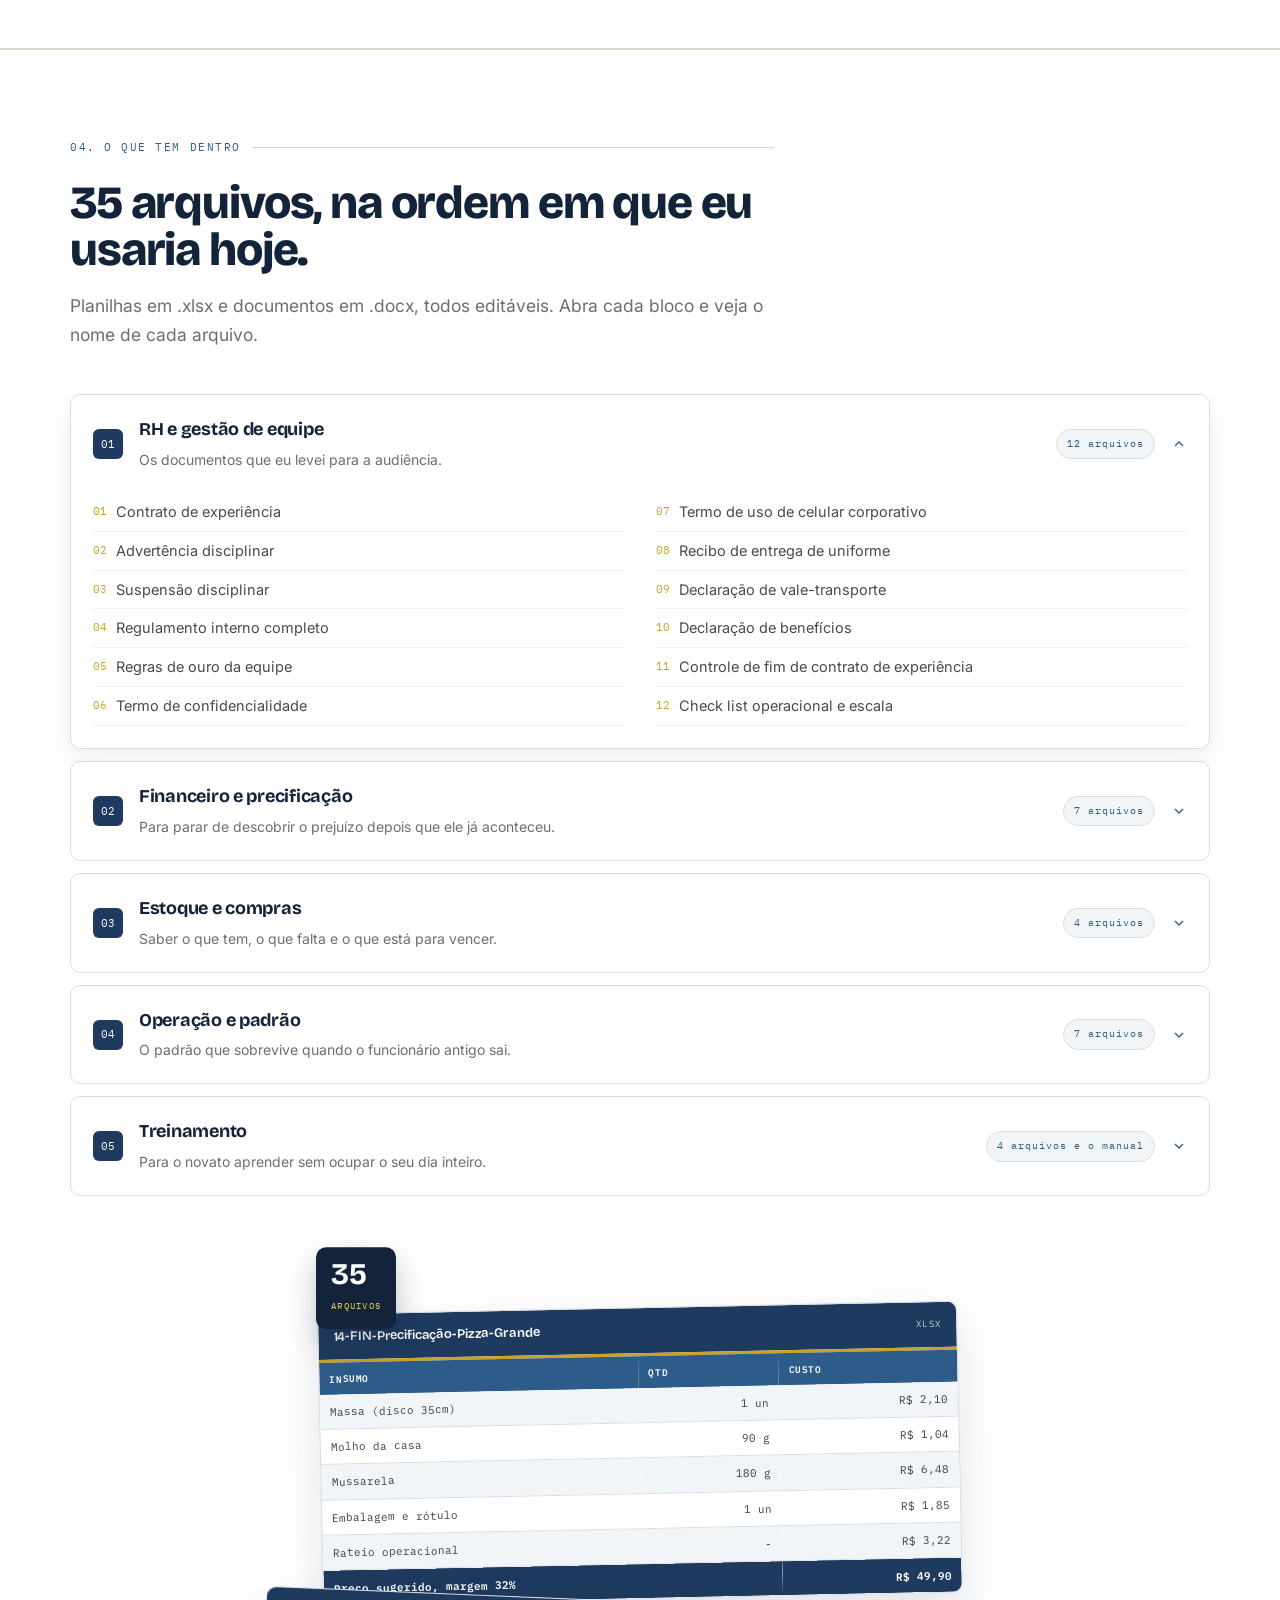
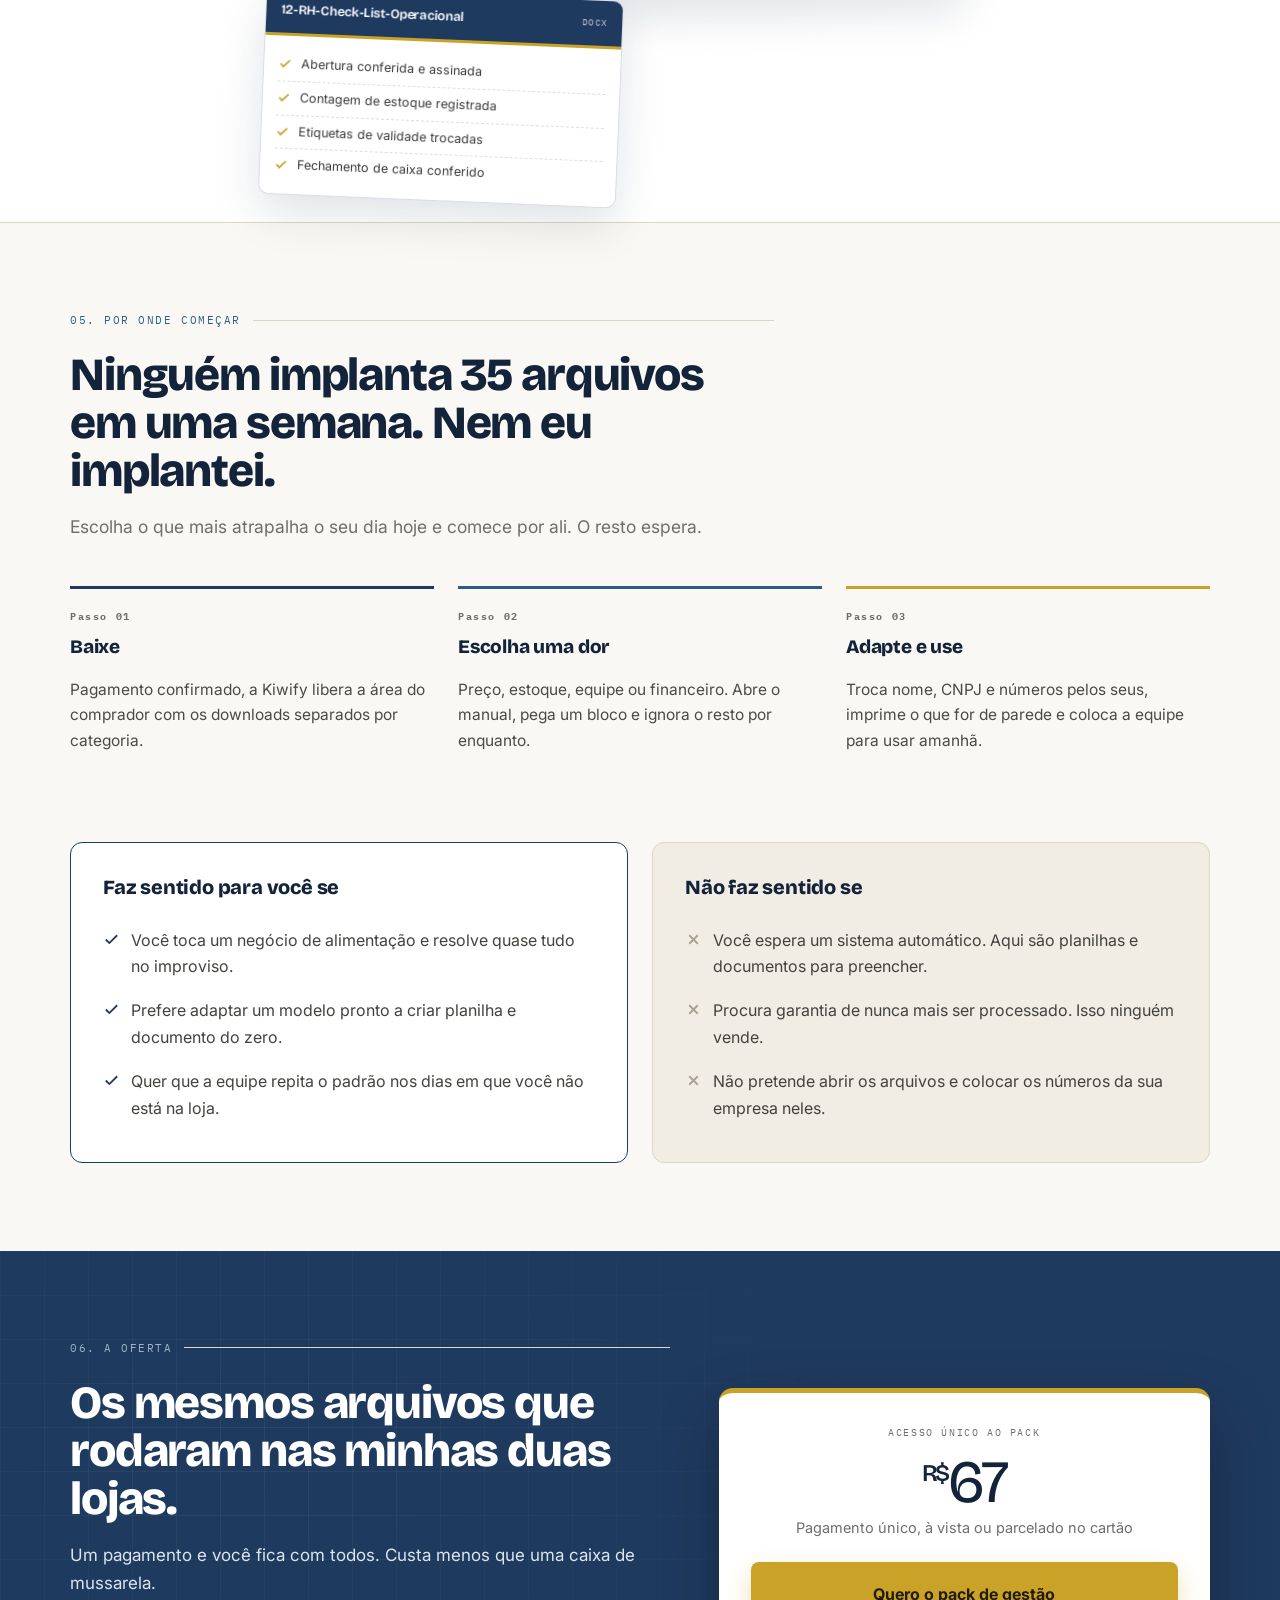
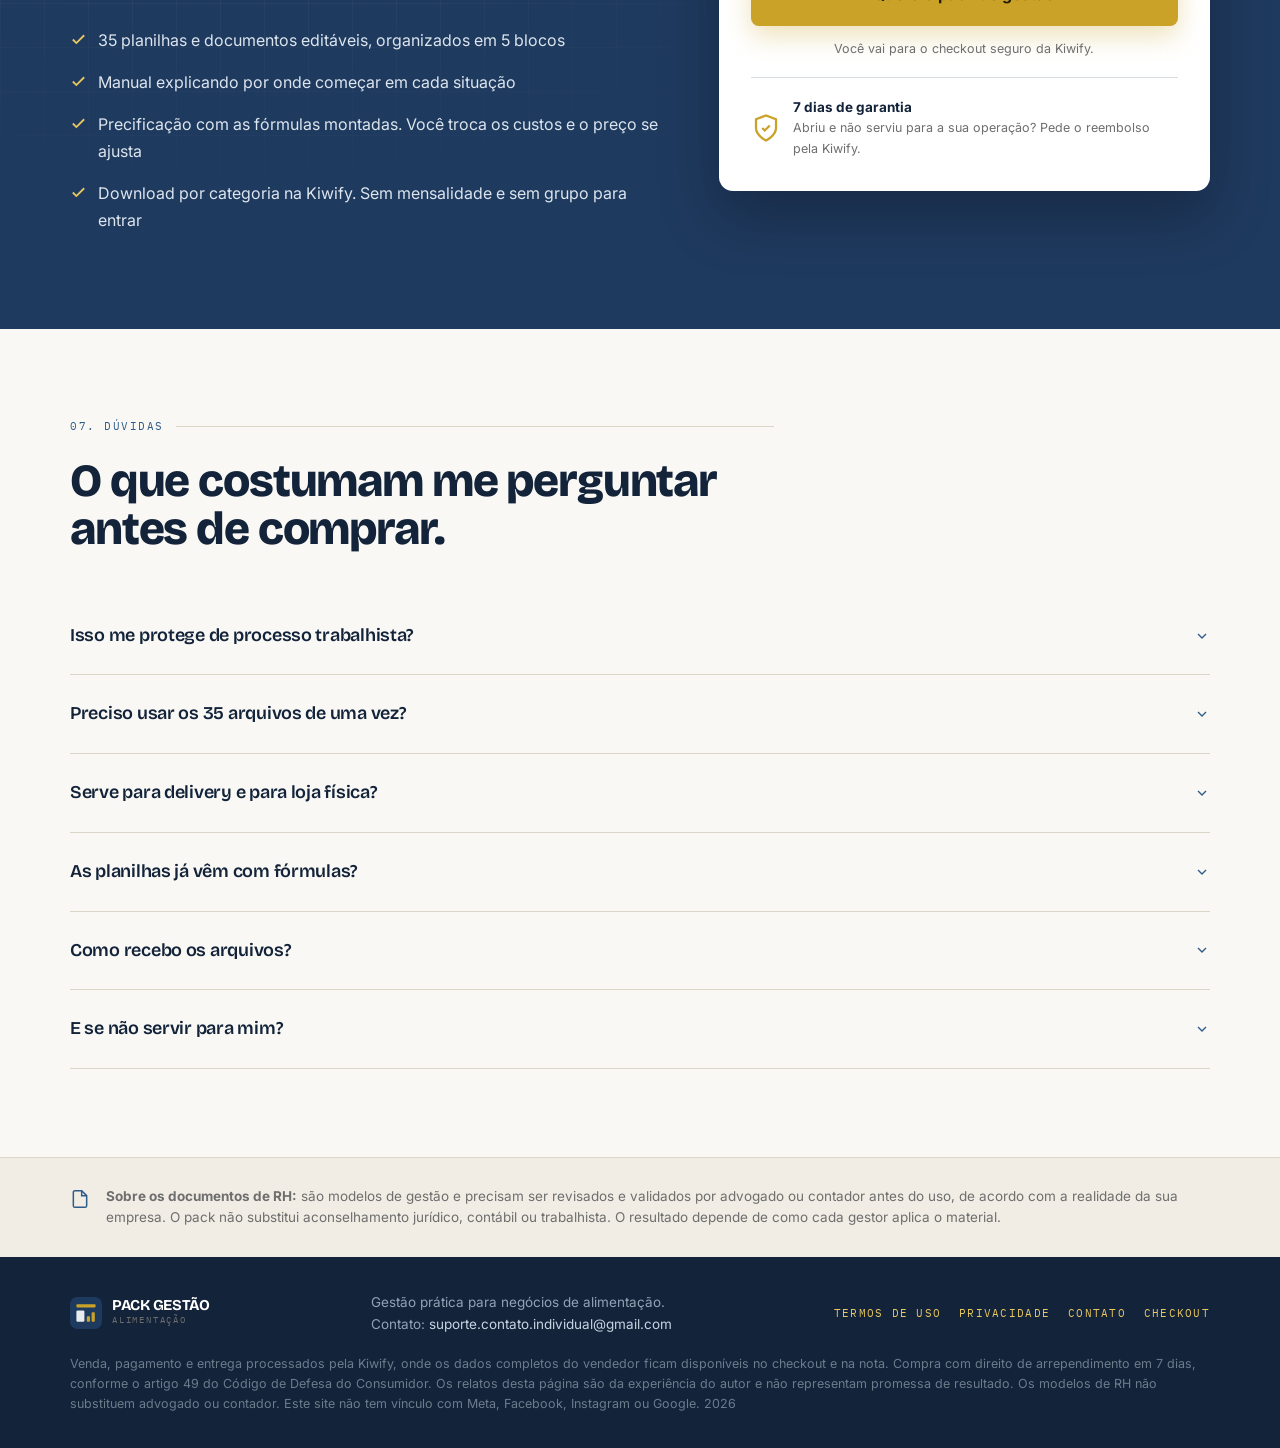
==== commit ba416da4: "Ajuste de texto" ====
--- a/index.html
+++ b/index.html
@@ -97,7 +97,7 @@
   <div class="rv">
    <div class="rule mono" style="color:#8FA0B4">02. O que aconteceu comigo</div>
    <h2>"Você toma processo porque trata funcionário como amigo."</h2>
-   <p>Ouvi essa frase mais de uma vez, sempre depois de receber uma intimação. Foram sete anos com duas lojas em cidades diferentes, delivery e salão, pizza, hambúrguer artesanal e esfiha. Chegamos a ter 34 pessoas ao mesmo tempo nas duas lojas. Mais de 80 passaram pela empresa nesse periodo.</p>
+   <p>Ouvi essa frase mais de uma vez, sempre depois de receber uma intimação. Foram sete anos com duas lojas em cidades diferentes, delivery e salão, pizza, hambúrguer artesanal e esfiha. Chegamos a ter 34 pessoas ao mesmo tempo nas duas lojas e mais de 80 passaram pela empresa no total.</p>
    <p>Nesse período recebi cinco processos trabalhistas. Ganhei os cinco.</p>
    <p>Não foi sorte e não foi um papel isolado que me salvou. Foi ter pago o que era devido e ter guardado o registro disso do jeito certo, para não pagar duas vezes. Contrato assinado no primeiro dia, advertência com data e assinatura, uniforme entregue com recibo, benefício declarado, escala e check list preenchidos.</p>
    <p>Continuo achando que dá para tratar bem quem trabalha com você. Só parei de achar que confiança substitui registro.</p>
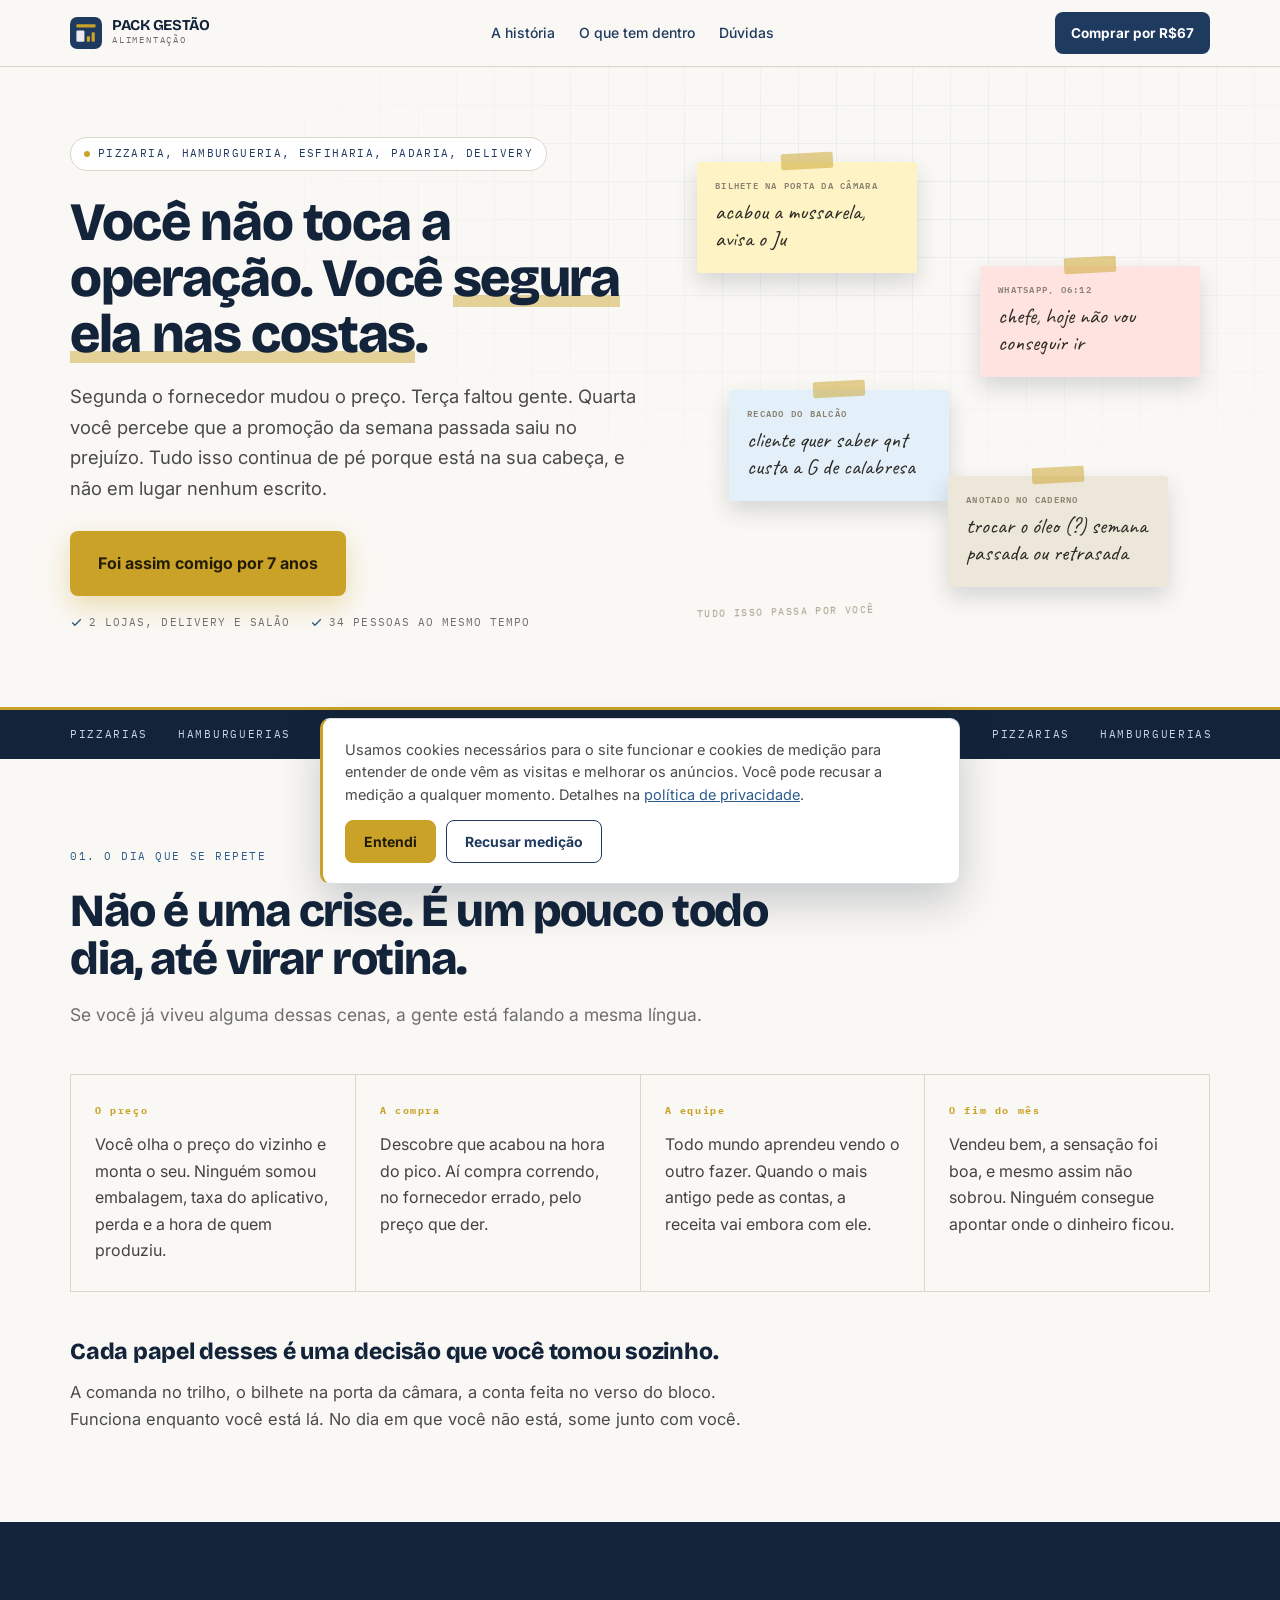
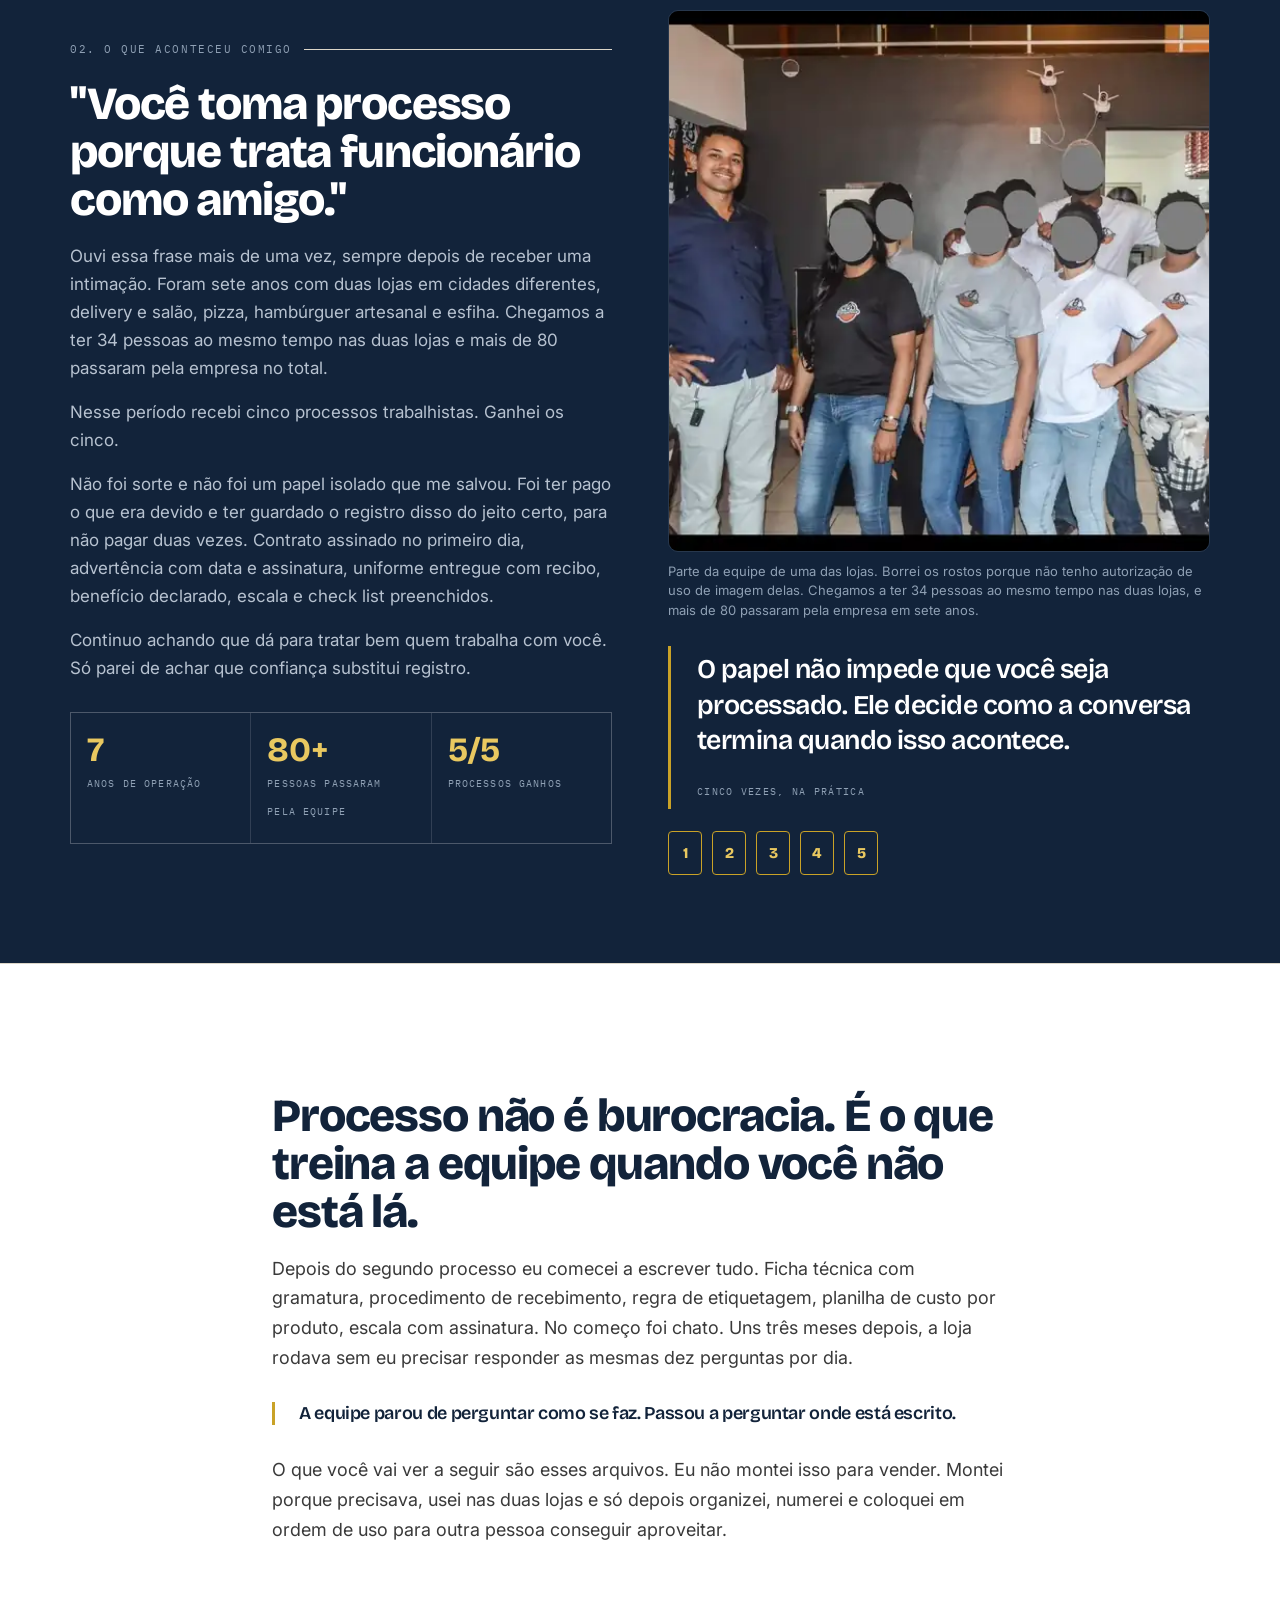
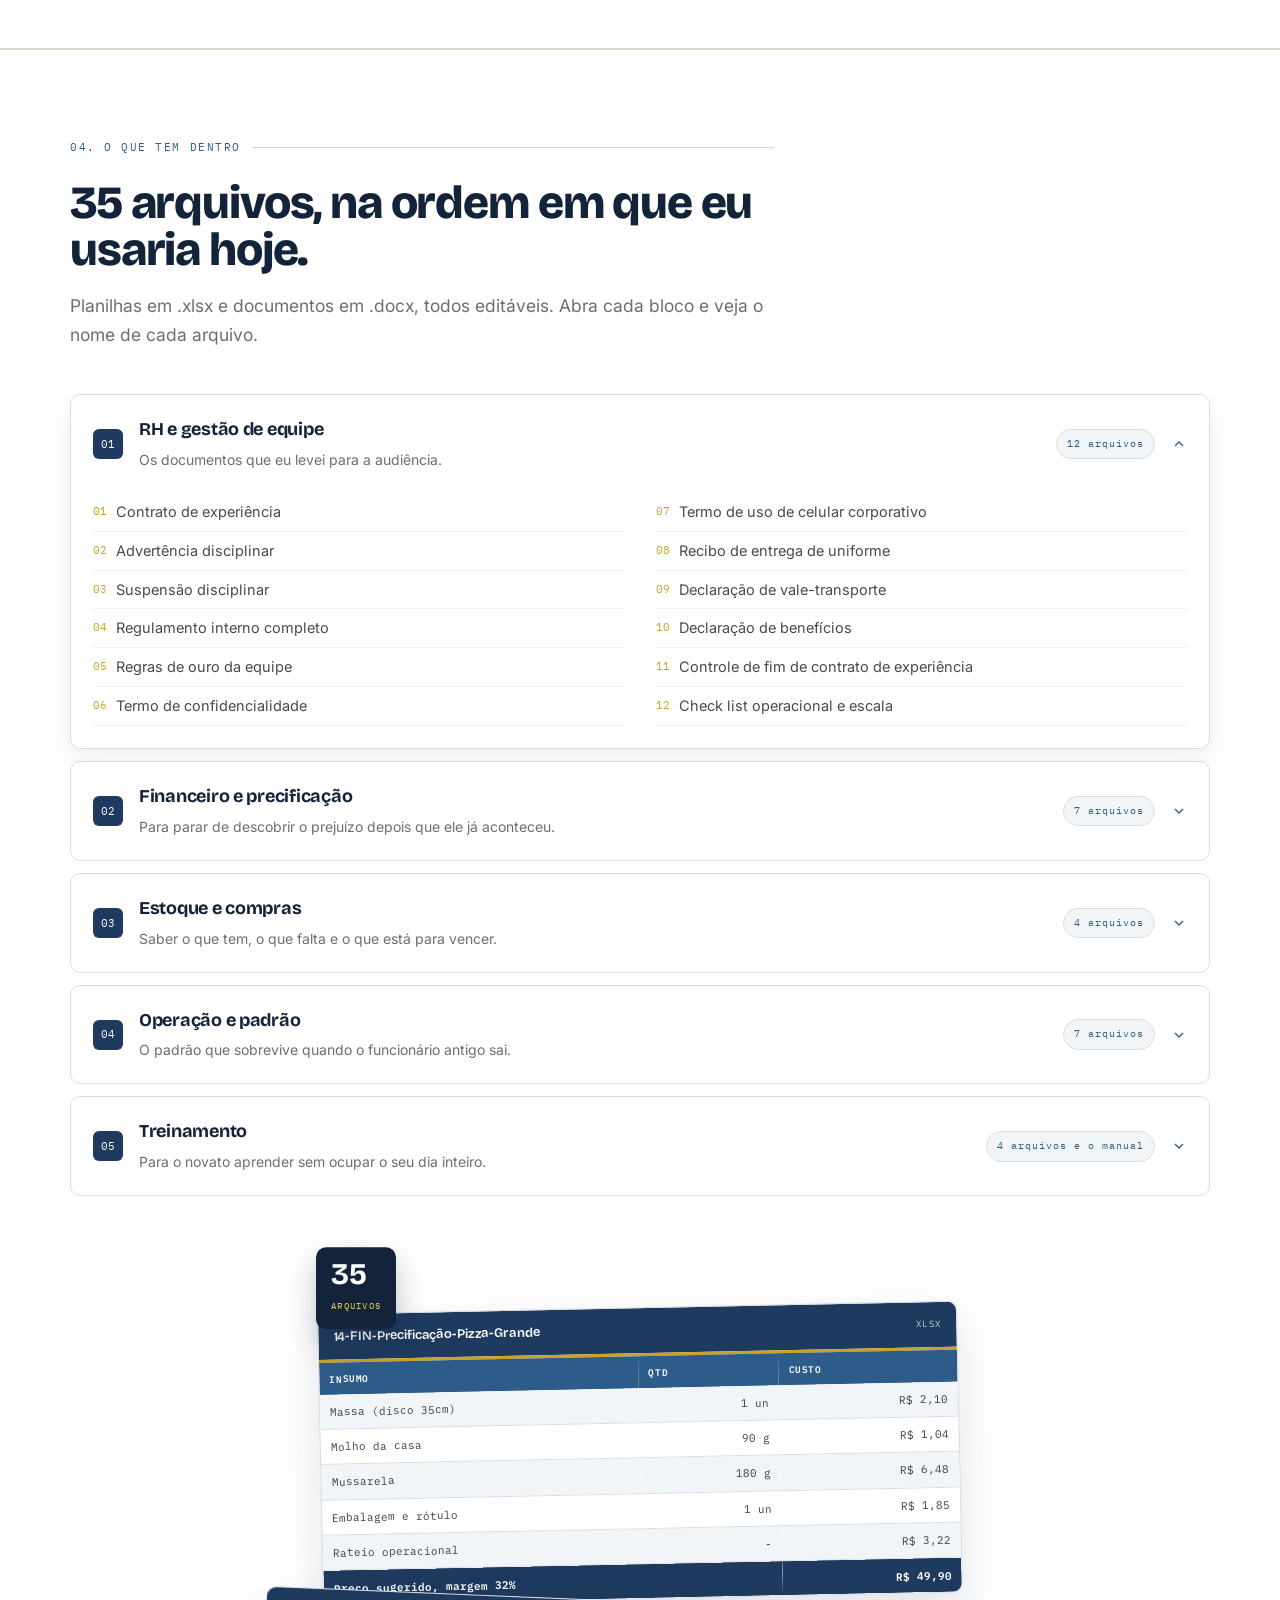
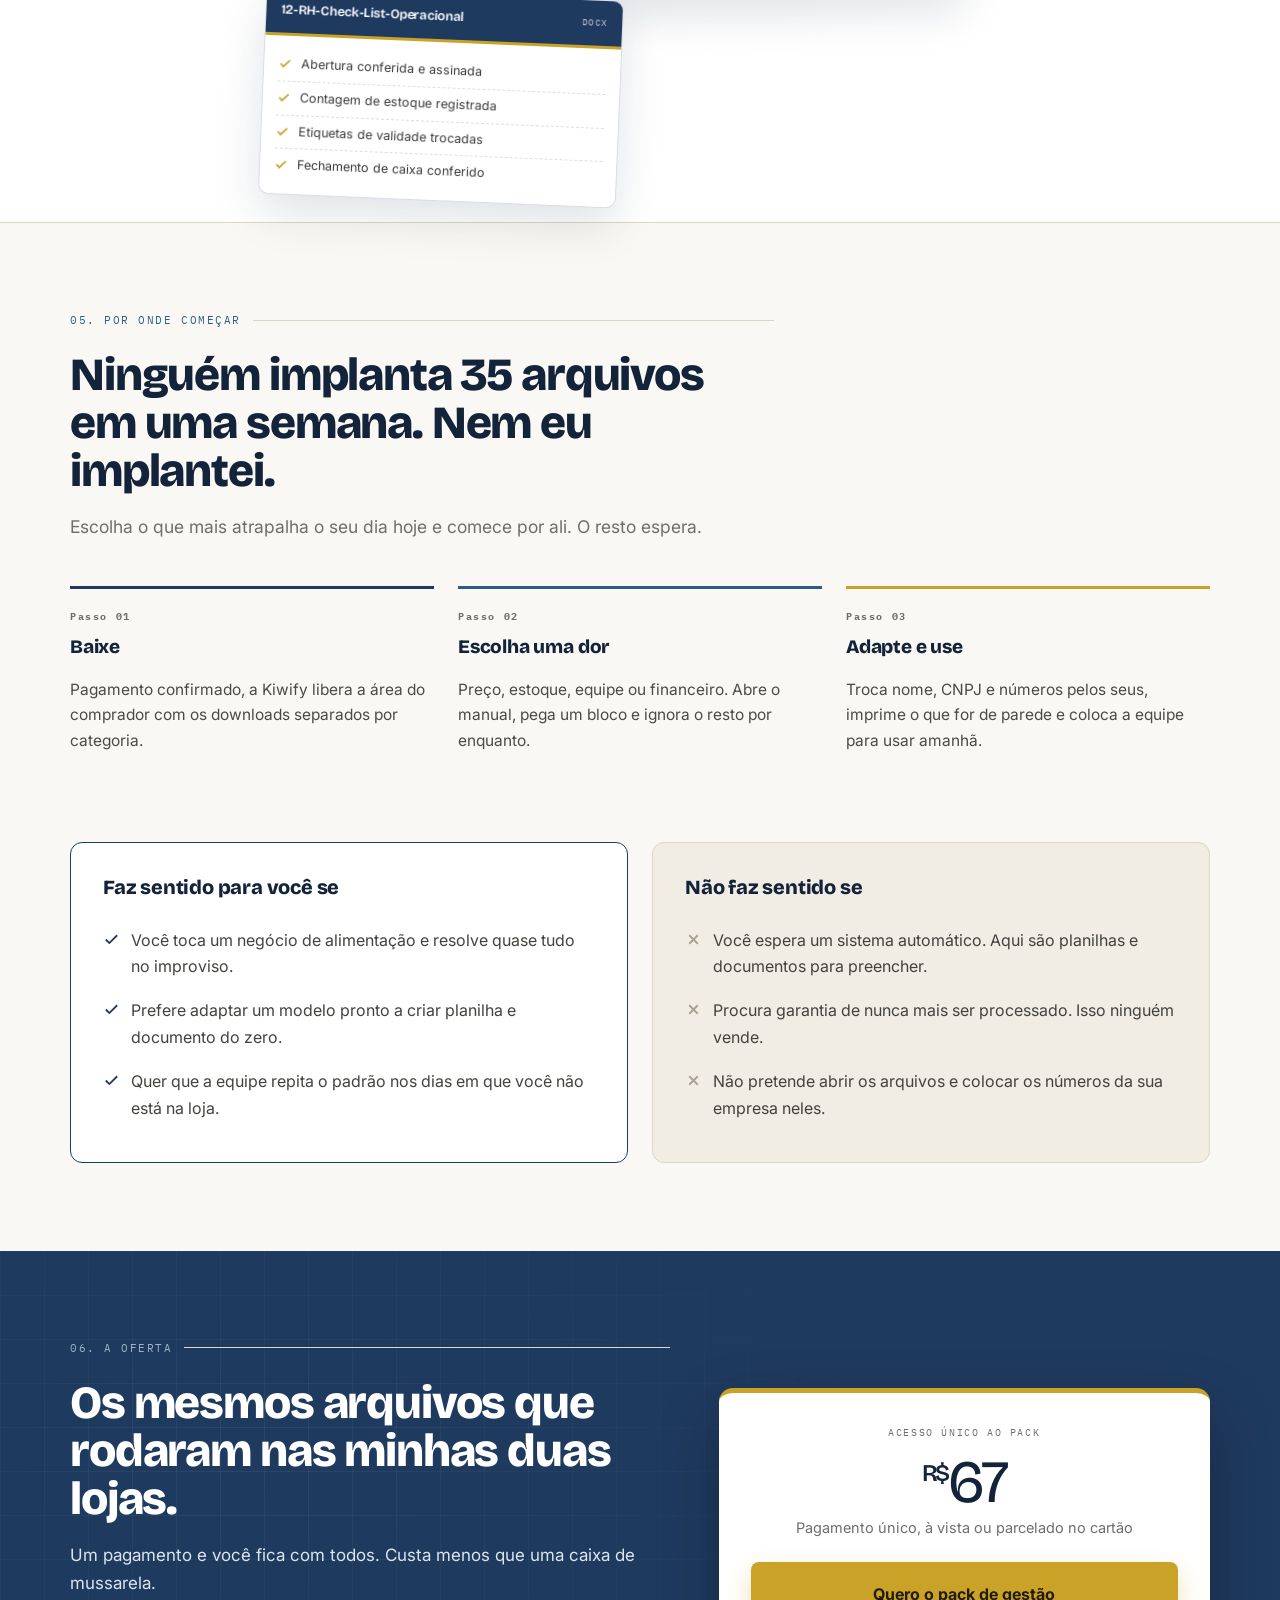
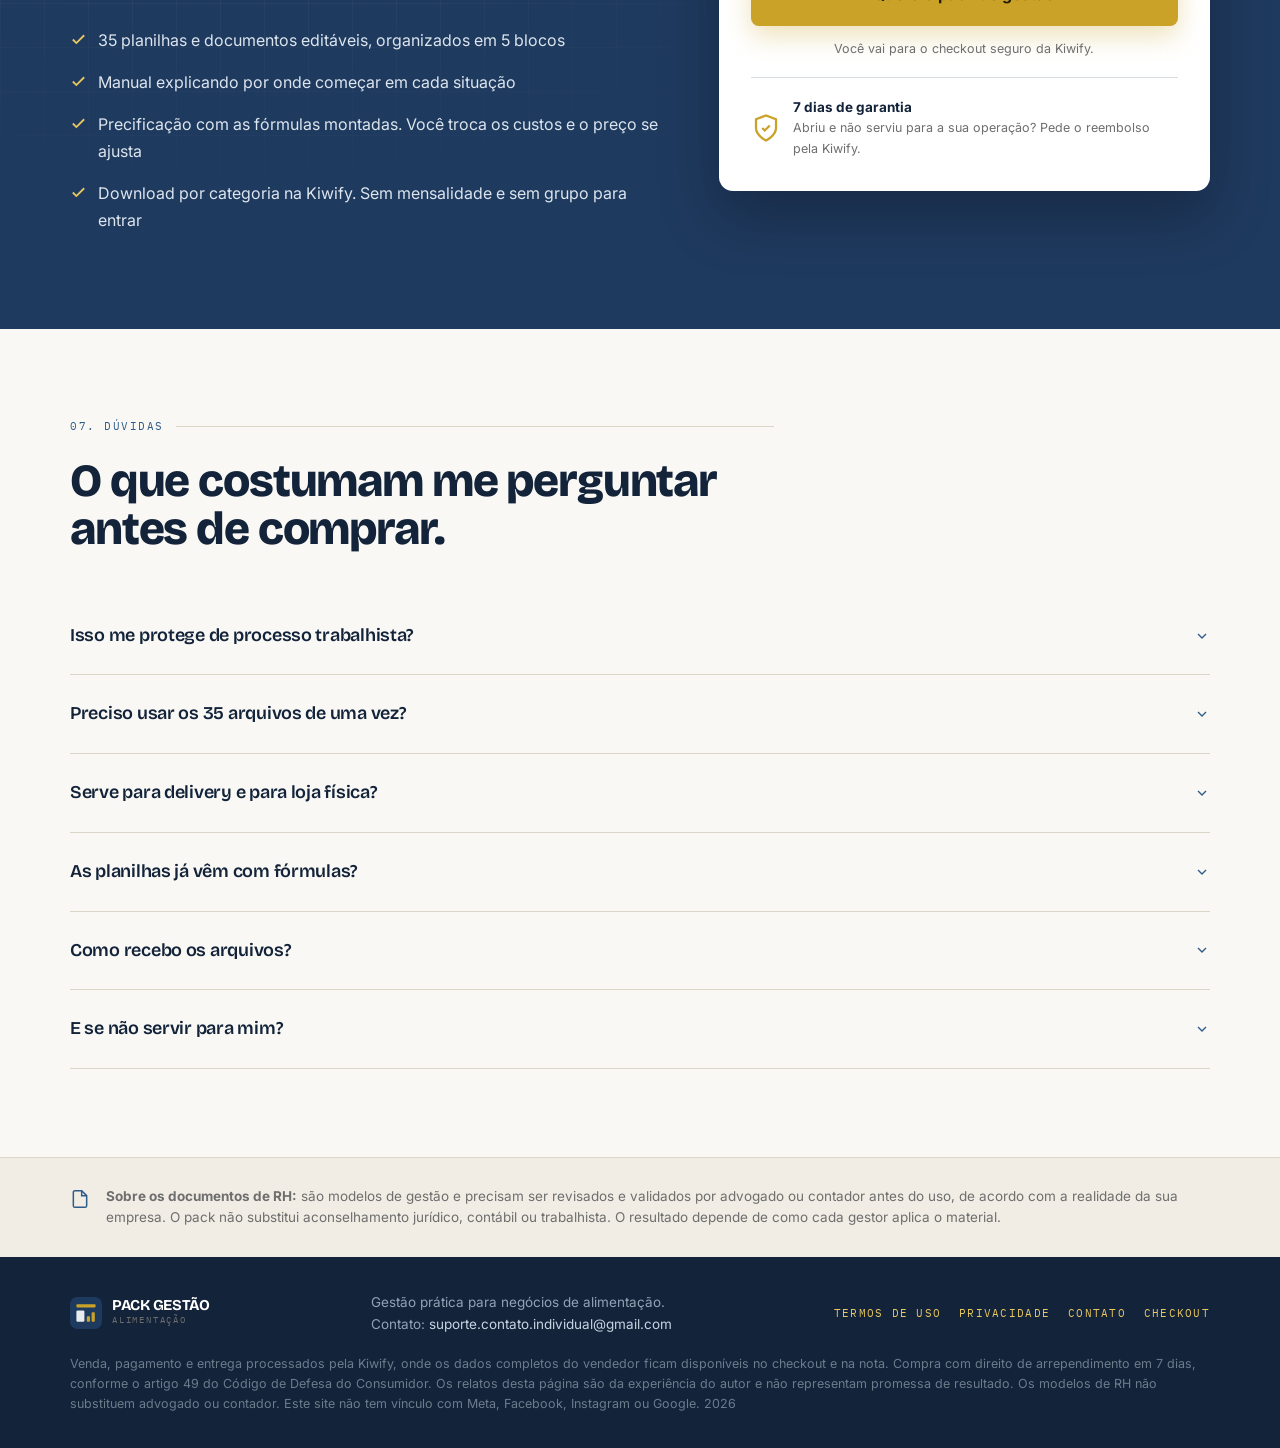
==== commit f001e9f6: "Imagem de compartilhamento e numero da equipe no topo" ====
--- a/index.html
+++ b/index.html
@@ -12,7 +12,13 @@
 <meta property="og:url" content="https://pack-gestao.vercel.app/">
 <meta property="og:title" content="Me disseram que eu tomava processo por tratar funcionário como amigo">
 <meta property="og:description" content="Sete anos de operação, cinco processos, cinco ganhos. Os 35 arquivos que seguravam a rotina.">
+<meta property="og:image" content="https://pack-gestao.vercel.app/og.png">
+<meta property="og:image:width" content="800">
+<meta property="og:image:height" content="420">
+<meta property="og:image:alt" content="Pack de Gestão: 7 anos de operação, 5 processos trabalhistas, 5 ganhos.">
+<meta property="og:site_name" content="Pack de Gestão">
 <meta name="twitter:card" content="summary_large_image">
+<meta name="twitter:image" content="https://pack-gestao.vercel.app/og.png">
 <link rel="icon" href="favicon.svg" type="image/svg+xml">
 <link rel="preconnect" href="https://fonts.googleapis.com">
 <link rel="preconnect" href="https://fonts.gstatic.com" crossorigin>
@@ -52,7 +58,7 @@
    </div>
    <div class="micro">
     <span><svg viewBox="0 0 24 24" fill="none" stroke="currentColor" stroke-width="2.5"><path d="M20 6 9 17l-5-5"/></svg> 2 lojas, delivery e salão</span>
-    <span><svg viewBox="0 0 24 24" fill="none" stroke="currentColor" stroke-width="2.5"><path d="M20 6 9 17l-5-5"/></svg> Mais de 30 pessoas na equipe</span>
+    <span><svg viewBox="0 0 24 24" fill="none" stroke="currentColor" stroke-width="2.5"><path d="M20 6 9 17l-5-5"/></svg> 34 pessoas ao mesmo tempo</span>
    </div>
   </div>
 
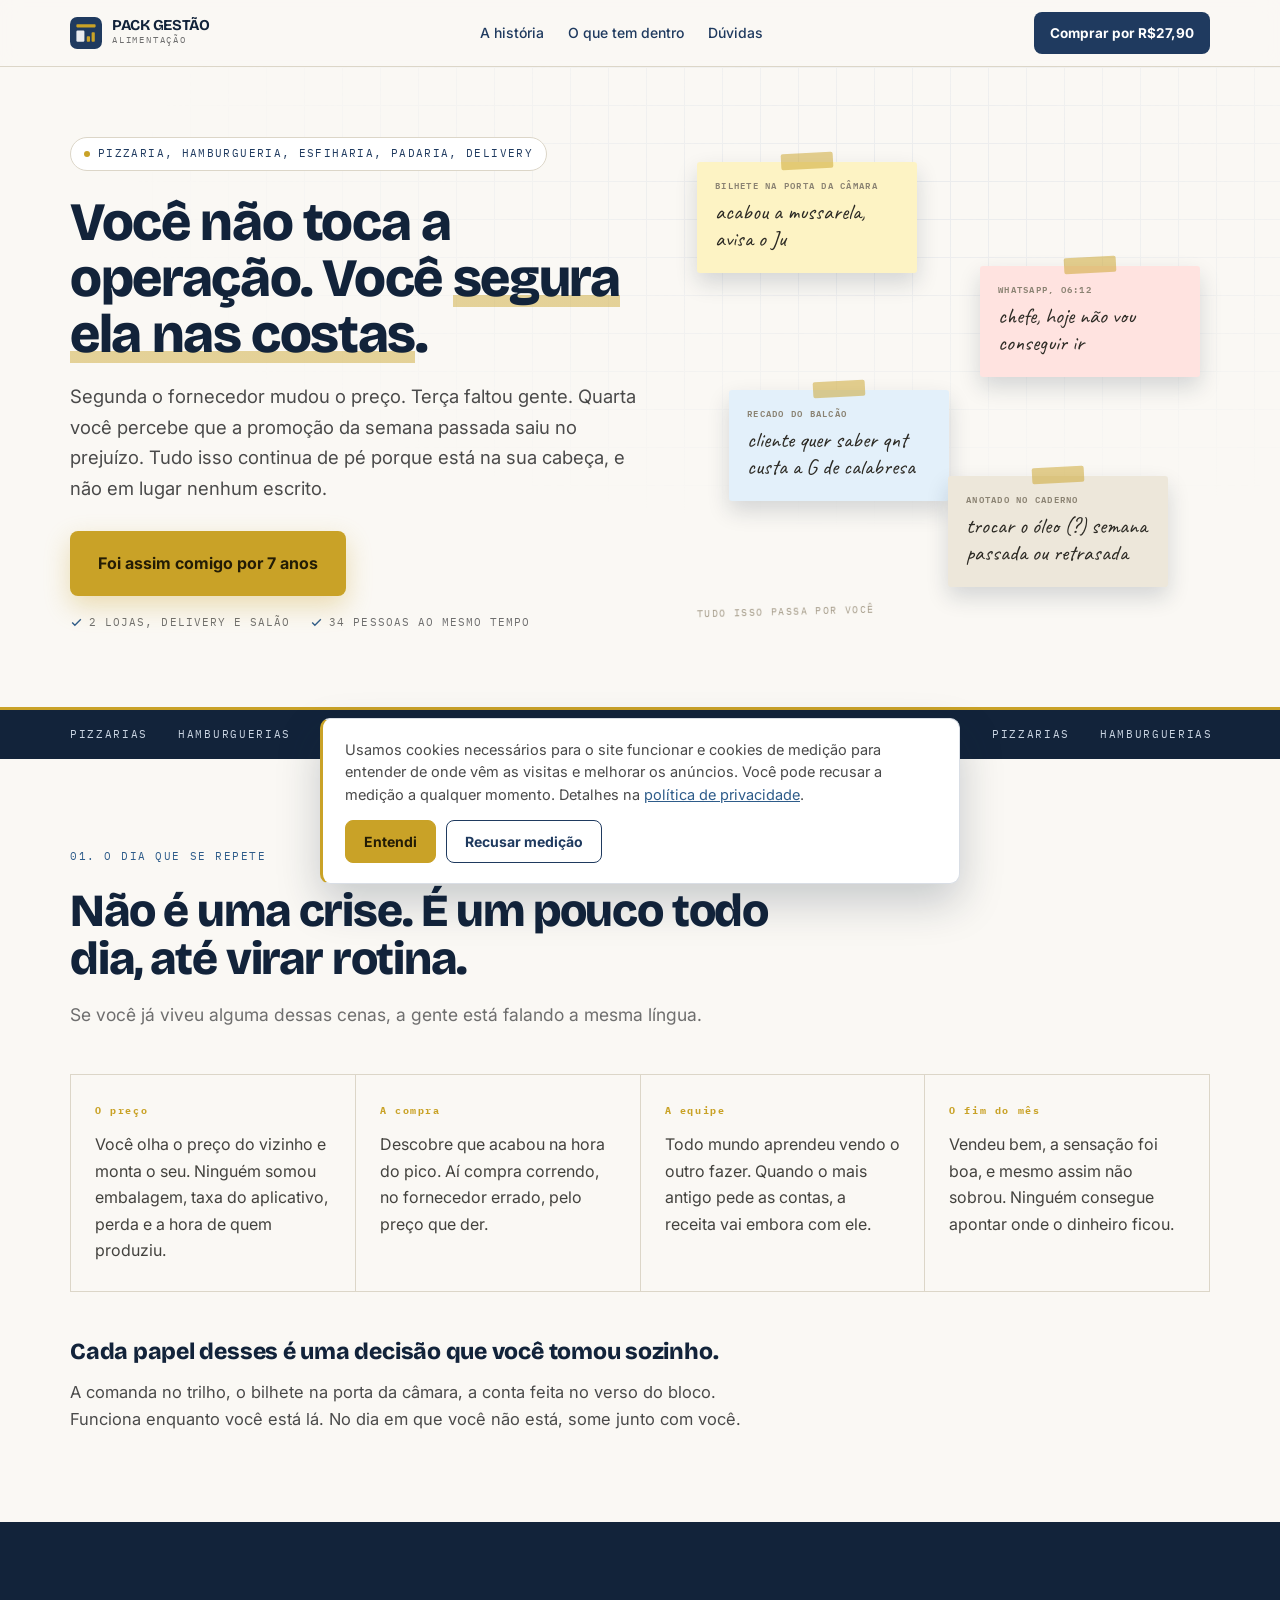
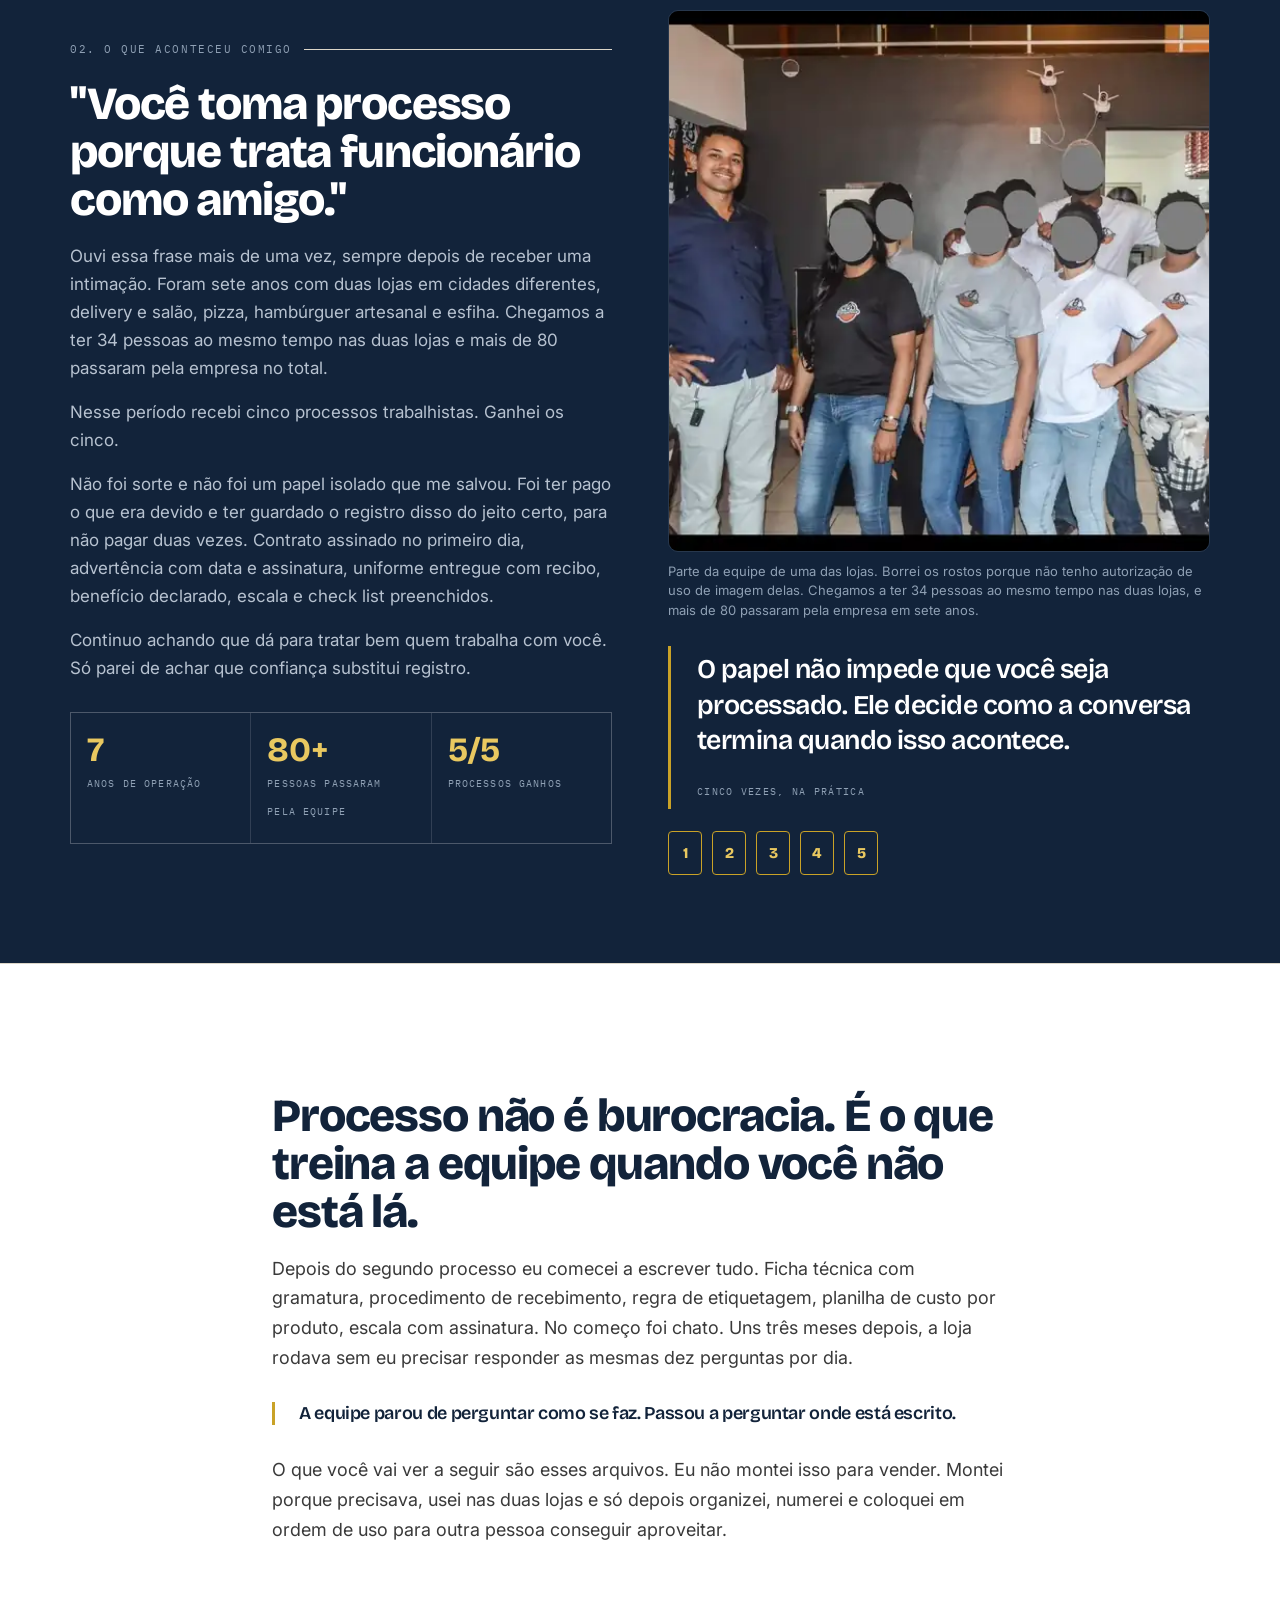
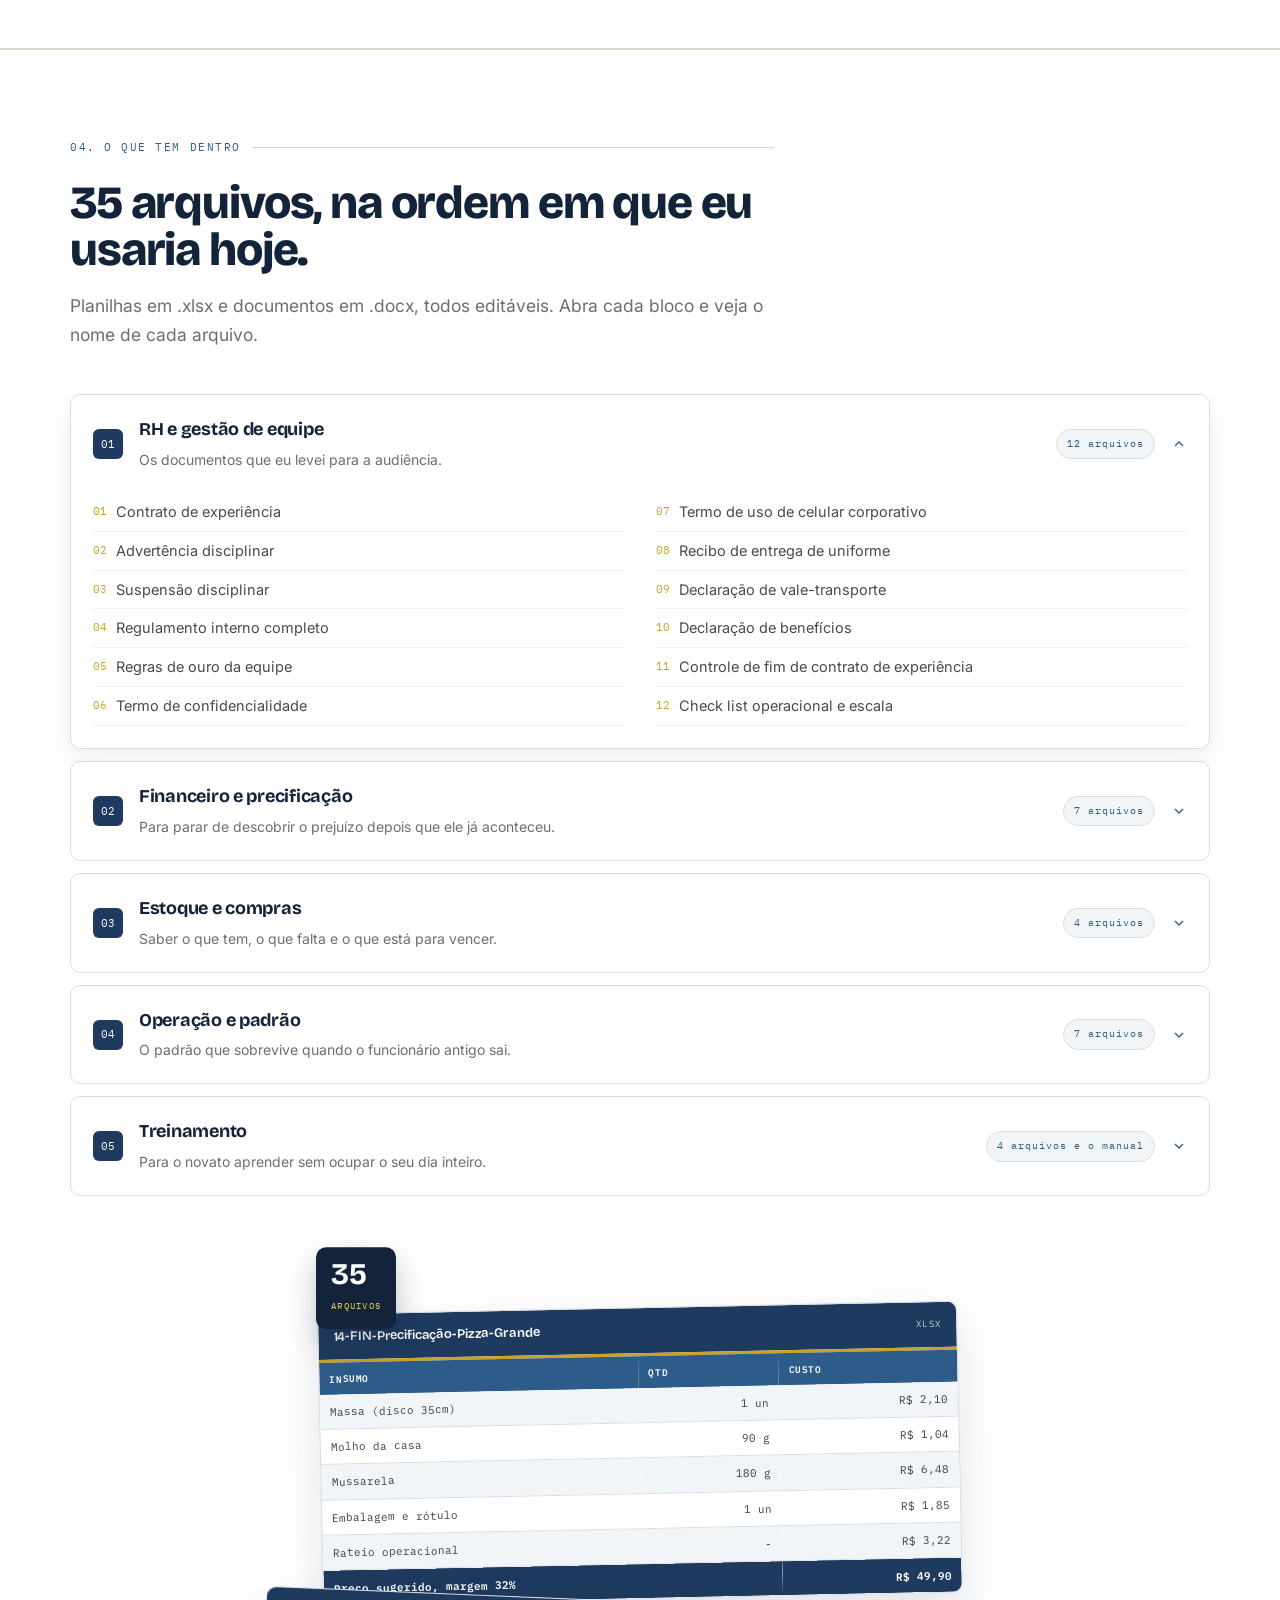
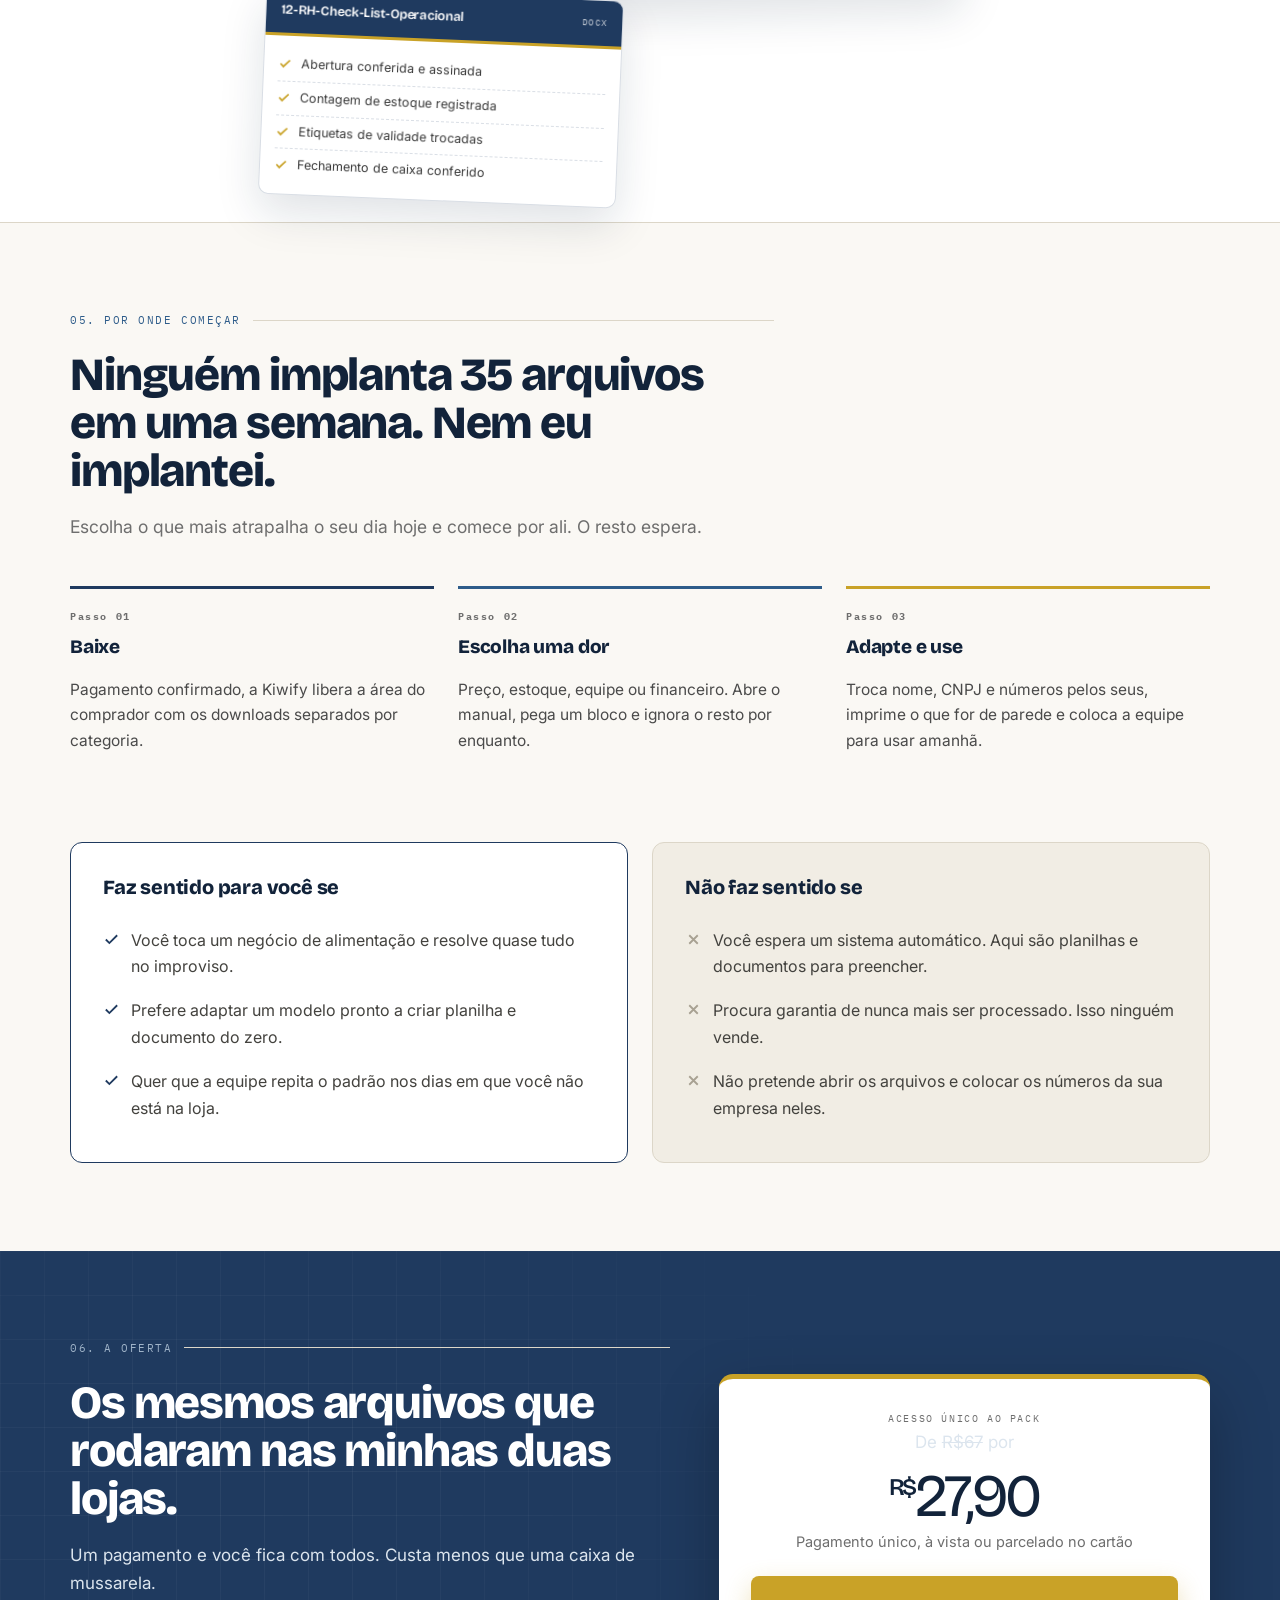
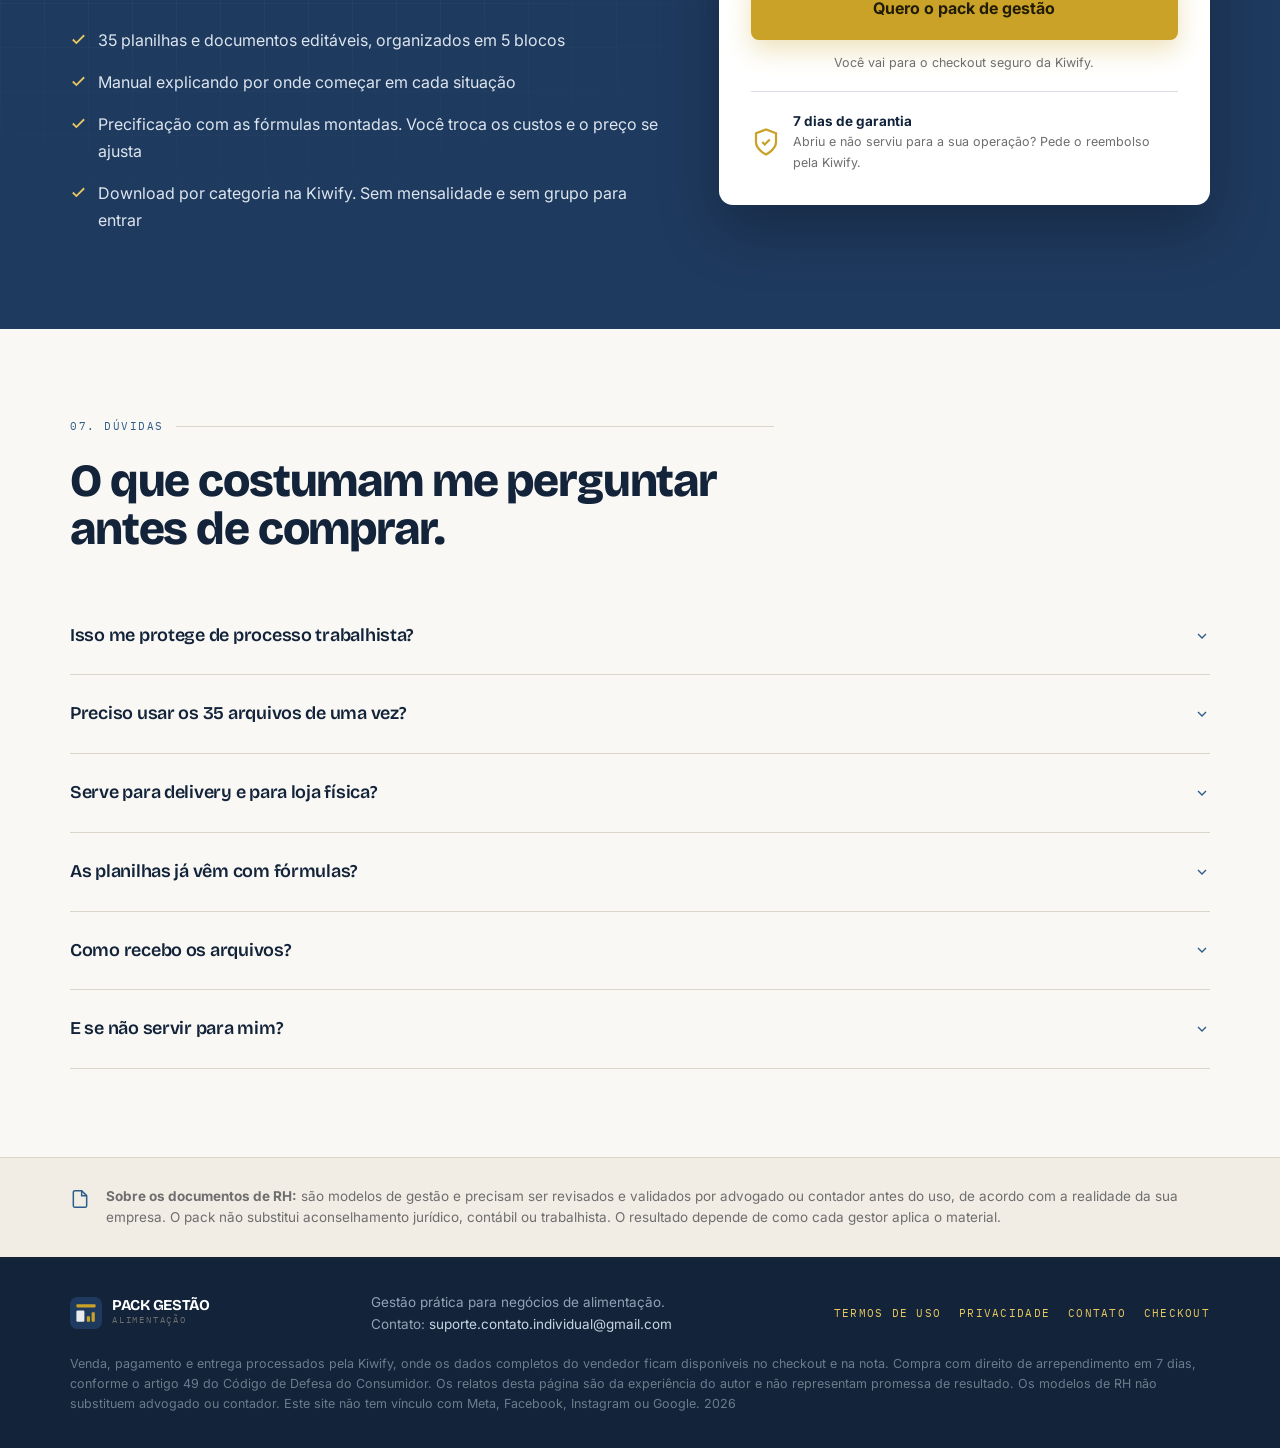
==== commit 34bd72f9: "Preco: R$67 -> R$27,90 com ancora" ====
--- a/index.html
+++ b/index.html
@@ -22,13 +22,15 @@
 <link rel="icon" href="favicon.svg" type="image/svg+xml">
 <link rel="preconnect" href="https://fonts.googleapis.com">
 <link rel="preconnect" href="https://fonts.gstatic.com" crossorigin>
-<link href="https://fonts.googleapis.com/css2?family=Bricolage+Grotesque:opsz,wght@12..96,600;12..96,800&family=Inter:wght@400;500;600;700&family=Caveat:wght@600&family=IBM+Plex+Mono:wght@500;600&display=swap" rel="stylesheet">
+<link href="https://fonts.googleapis.com/css2?family=Bricolage+Grotesque:opsz,wght@12..96,600;12..96,800&family=Inter:wght@400;500;600;700&family=Caveat:wght@600&family=IBM+Plex+Mono:wght@500;600&display=swap" rel="stylesheet" media="print" onload="this.media='all'">
+<noscript><link href="https://fonts.googleapis.com/css2?family=Bricolage+Grotesque:opsz,wght@12..96,600;12..96,800&family=Inter:wght@400;500;600;700&family=Caveat:wght@600&family=IBM+Plex+Mono:wght@500;600&display=swap" rel="stylesheet"></noscript>
 <link rel="stylesheet" href="style.css">
 <script type="application/ld+json">
-{"@context":"https://schema.org","@type":"Product","name":"Pack de Gestão para Empresas de Alimentação","description":"35 planilhas e documentos de gestão para restaurantes, pizzarias, hamburguerias, esfiharias e delivery.","brand":{"@type":"Brand","name":"Pack de Gestão"},"offers":{"@type":"Offer","price":"67.00","priceCurrency":"BRL","availability":"https://schema.org/InStock","url":"https://pay.kiwify.com.br/S0hgqLn"}}
+{"@context":"https://schema.org","@type":"Product","name":"Pack de Gestão para Empresas de Alimentação","description":"35 planilhas e documentos de gestão para restaurantes, pizzarias, hamburguerias, esfiharias e delivery.","brand":{"@type":"Brand","name":"Pack de Gestão"},"offers":{"@type":"Offer","price":"27.90","priceCurrency":"BRL","availability":"https://schema.org/InStock","url":"https://pay.kiwify.com.br/S0hgqLn"}}
 </script>
 </head>
 <body>
+<div class="prog" id="prog" aria-hidden="true"></div>
 
 <header>
  <div class="shell hbar">
@@ -41,7 +43,7 @@
    <a href="#conteudo">O que tem dentro</a>
    <a href="#duvidas">Dúvidas</a>
   </nav>
-  <a class="btn btn-sm" href="https://pay.kiwify.com.br/S0hgqLn" target="_blank" rel="noopener" data-cta="header">Comprar por R$67</a>
+  <a class="btn btn-sm" href="https://pay.kiwify.com.br/S0hgqLn" target="_blank" rel="noopener" data-cta="header">Comprar por R$27,90</a>
  </div>
 </header>
 
@@ -291,7 +293,8 @@
   </div>
   <aside class="card rv">
    <div class="k">Acesso único ao pack</div>
-   <div class="price"><sup>R$</sup>67</div>
+   <div class="was">De <s>R$67</s> por</div>
+   <div class="price"><sup>R$</sup>27,90</div>
    <div class="sub">Pagamento único, à vista ou parcelado no cartão</div>
    <a class="btn btn-lg" href="https://pay.kiwify.com.br/S0hgqLn" target="_blank" rel="noopener" data-cta="oferta">Quero o pack de gestão</a>
    <small>Você vai para o checkout seguro da Kiwify.</small>
@@ -355,7 +358,7 @@
 </div>
 
 <div class="sticky">
- <a class="btn btn-lg" href="https://pay.kiwify.com.br/S0hgqLn" target="_blank" rel="noopener" data-cta="sticky">Comprar o pack por R$67</a>
+ <a class="btn btn-lg" href="https://pay.kiwify.com.br/S0hgqLn" target="_blank" rel="noopener" data-cta="sticky">Comprar o pack por R$27,90</a>
 </div>
 
 <!-- Metricool tracker -->
--- a/style.css
+++ b/style.css
@@ -273,3 +273,30 @@
 .shot{margin:0 0 26px}
 .shot img{width:100%;height:auto;display:block;border-radius:10px;border:1px solid rgba(255,255,255,.09)}
 .shot figcaption{font-size:13px;line-height:1.5;color:#8FA0B4;margin-top:10px}
+
+/* ---- mobile: movimento, toque e ergonomia ---- */
+.prog{position:fixed;top:0;left:0;right:0;height:2px;z-index:70;background:var(--gold);transform:scaleX(0);transform-origin:left;will-change:transform;display:none}
+@media (max-width:900px){
+  .prog{display:block}
+  a,button,summary{-webkit-tap-highlight-color:transparent}
+  .btn{min-height:48px}
+  .btn:active{transform:scale(.975)}
+  .mod summary{padding:18px;min-height:60px}
+  .mod summary:active{background:#F7F9FB}
+  .faq summary{min-height:56px}
+  .faq summary:active{background:#F7F9FB}
+  .rv{transform:translateY(26px);transition-duration:.62s}
+  .note{opacity:0;transform:translateY(16px)!important;transition:opacity .5s ease,transform .5s cubic-bezier(.22,.61,.36,1);transition-delay:var(--nd,0s)}
+  .note.in{opacity:1;transform:none!important}
+  .shot img{transform:scale(.985);transition:transform .7s cubic-bezier(.22,.61,.36,1)}
+  .rv.in .shot img{transform:none}
+  .sticky.on{box-shadow:0 -8px 24px rgba(18,35,58,.10)}
+  .metrics>div,.friction>div,.steps>div{transition:transform .18s ease}
+  .metrics>div:active,.friction>div:active{transform:scale(.99)}
+  footer .shell a{padding:6px 0;display:inline-block}
+}
+@media (prefers-reduced-motion:reduce){
+  .prog{display:none}
+  .note{opacity:1!important;transform:none!important;transition:none}
+  .shot img{transform:none!important;transition:none}
+}
